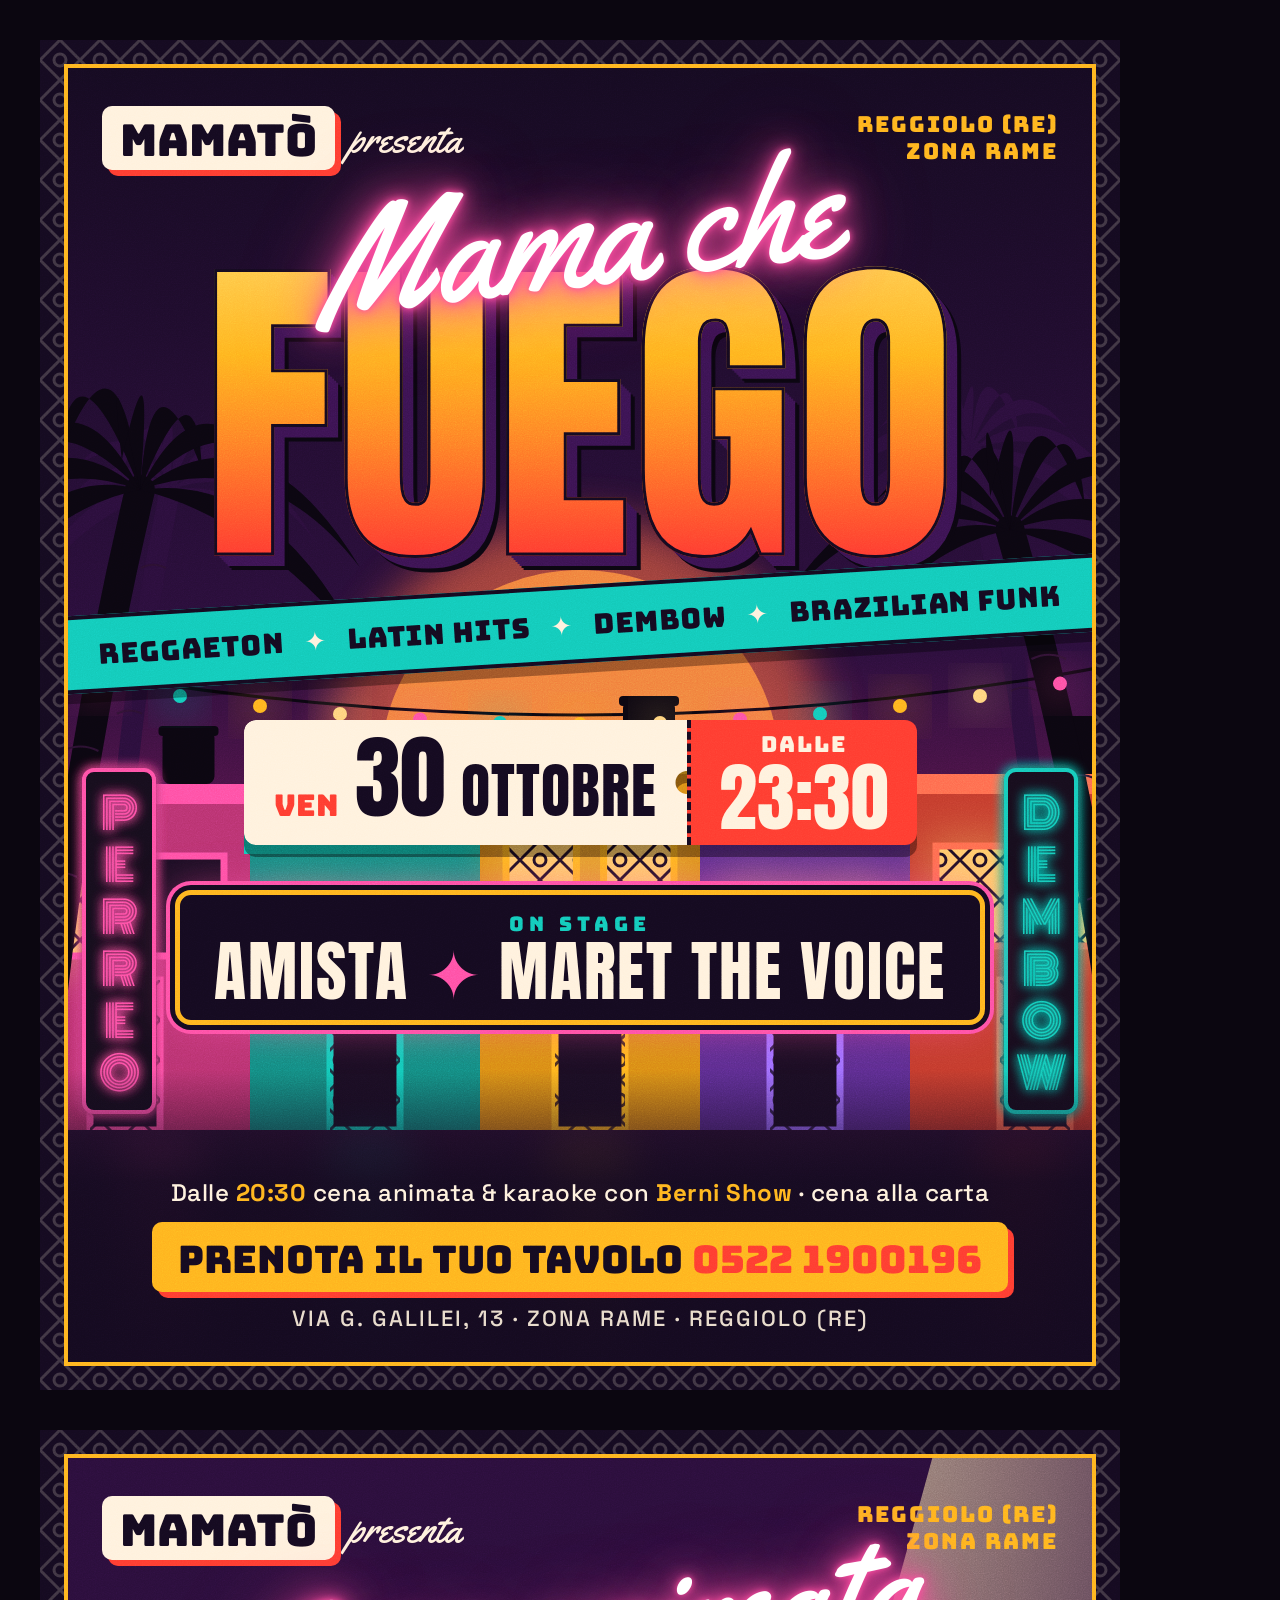
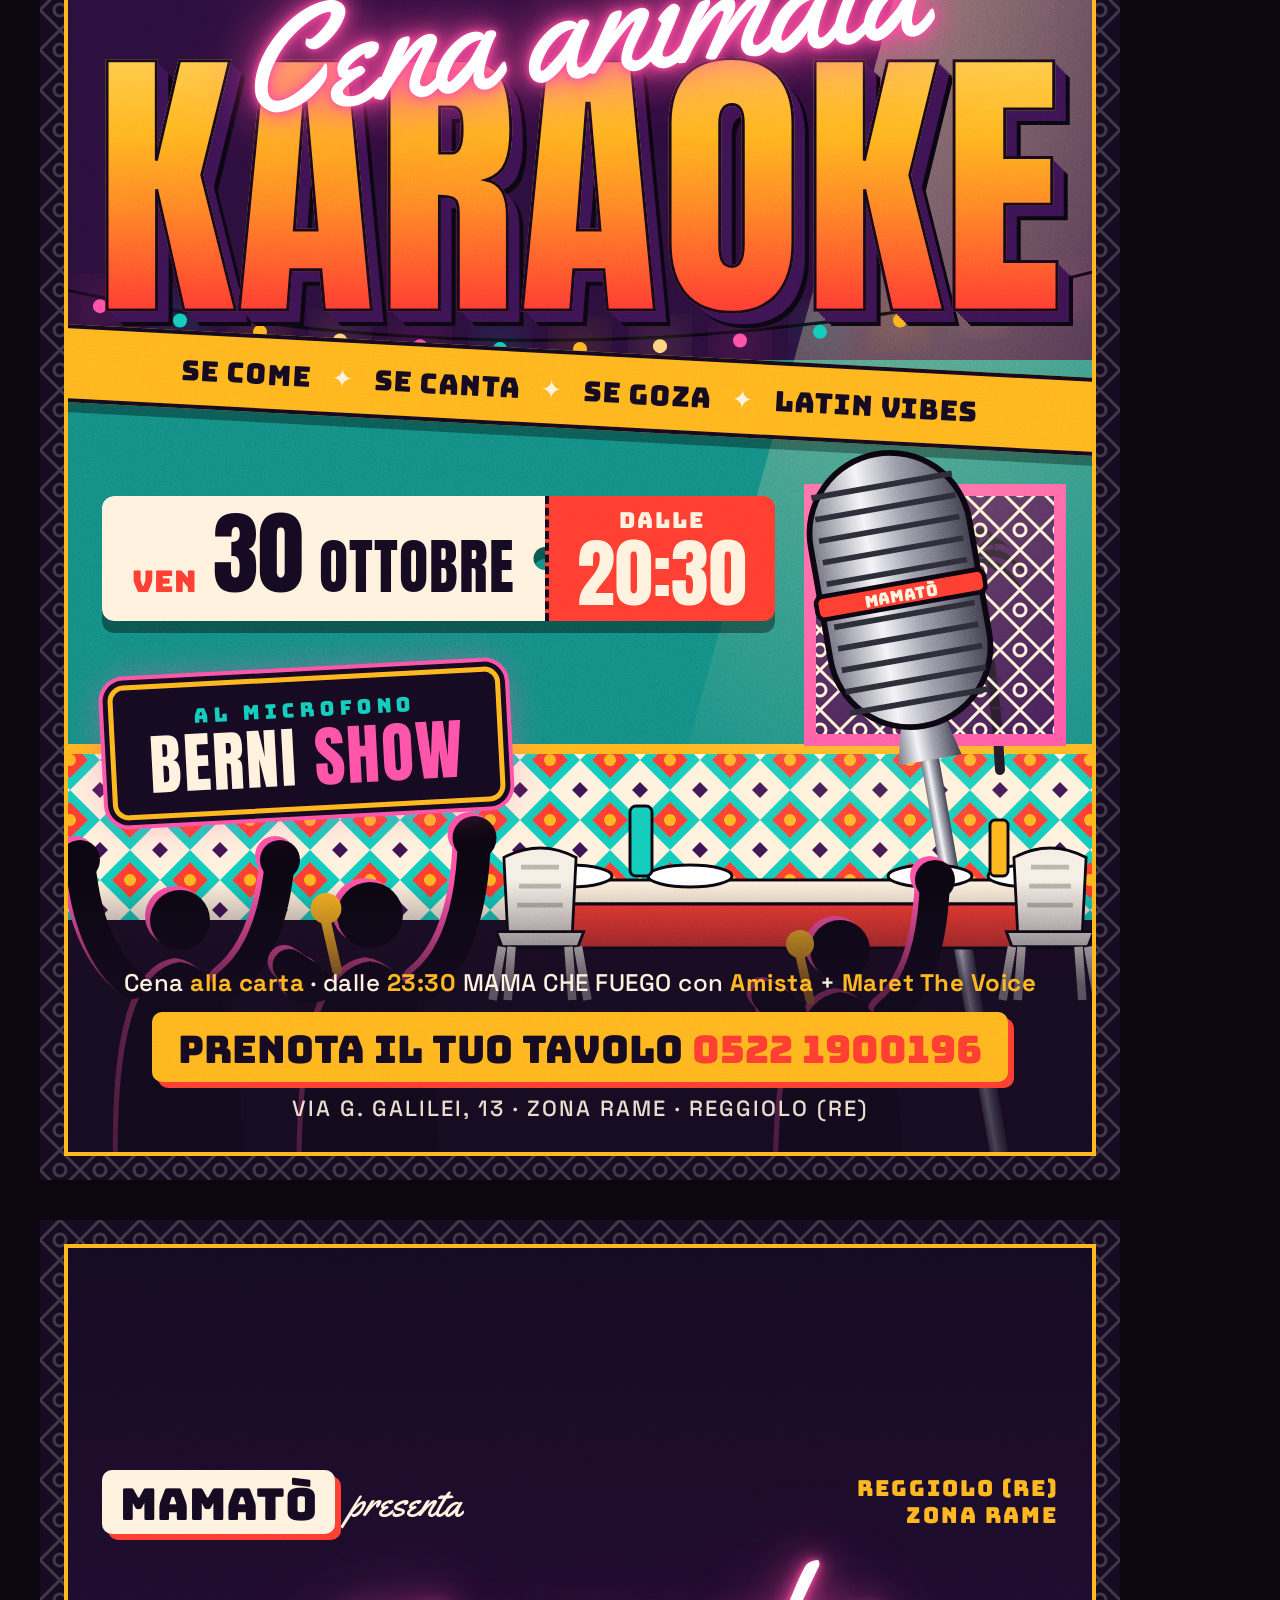
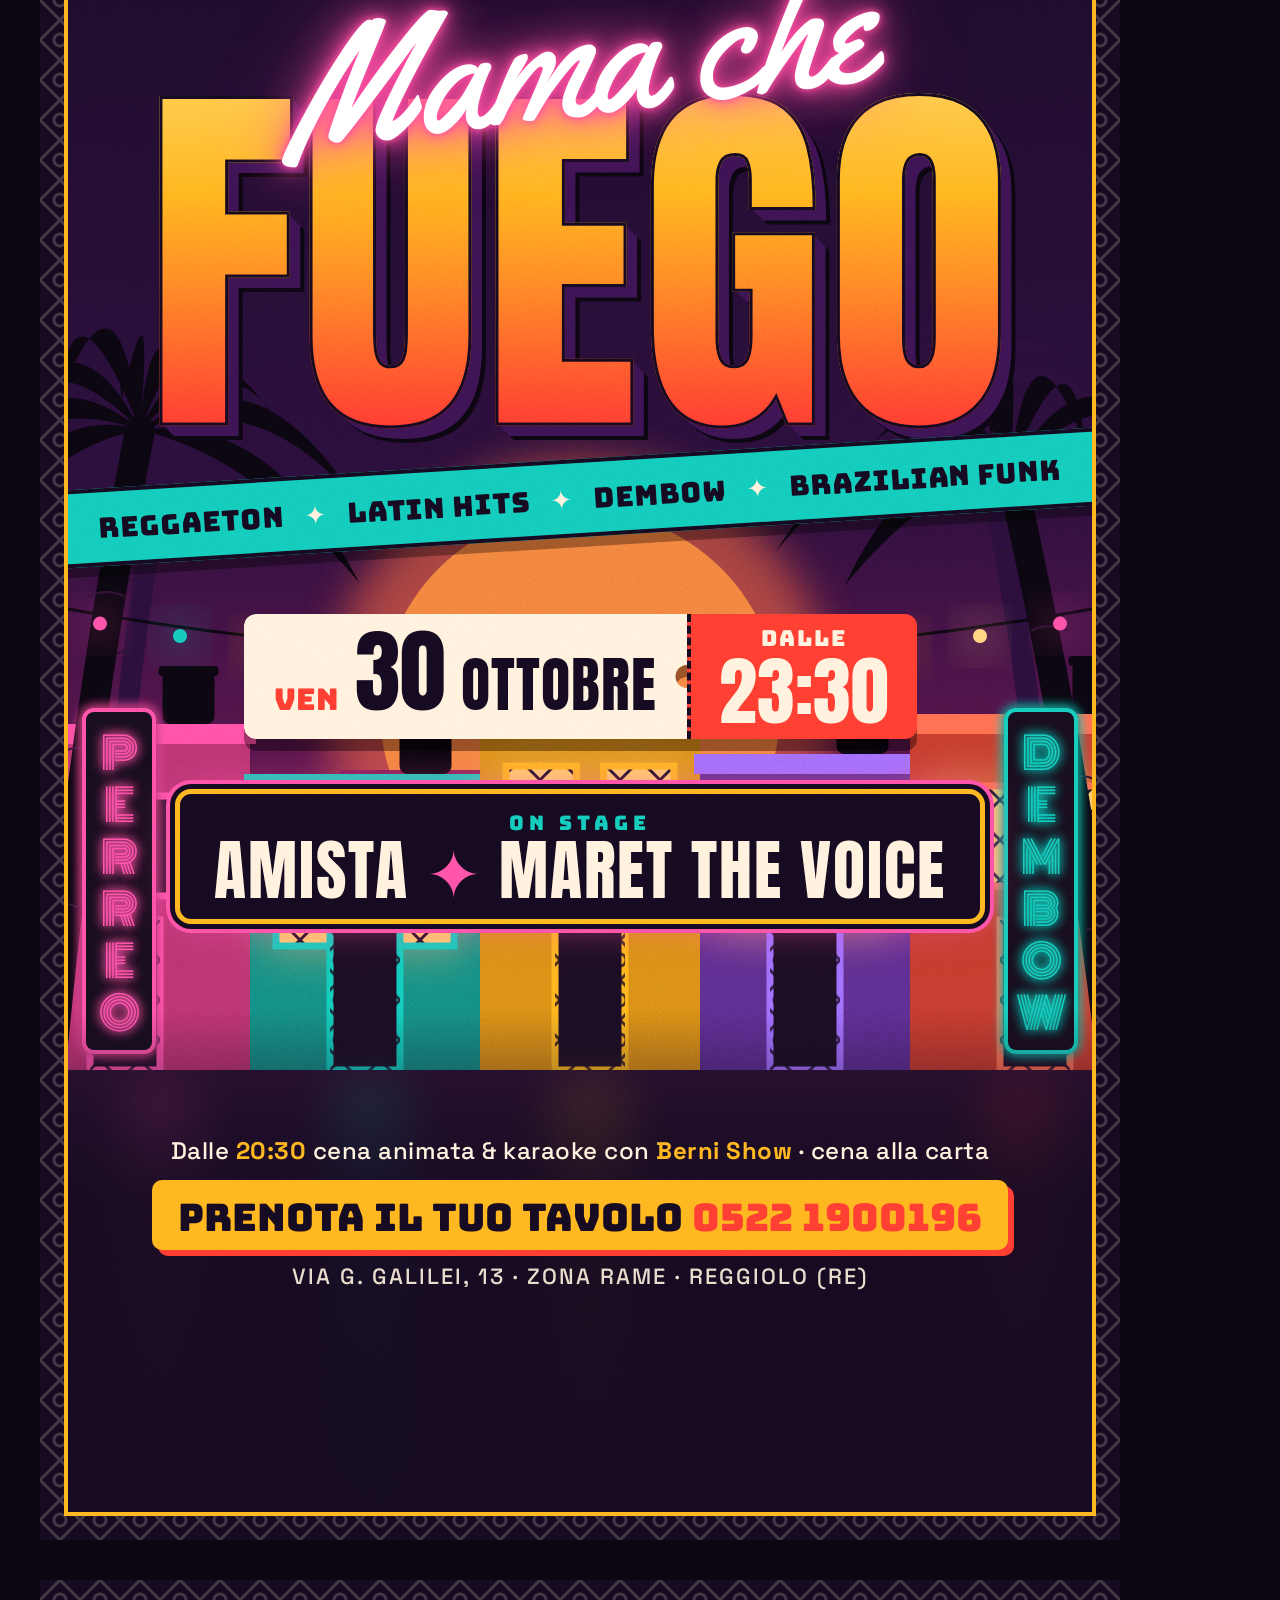
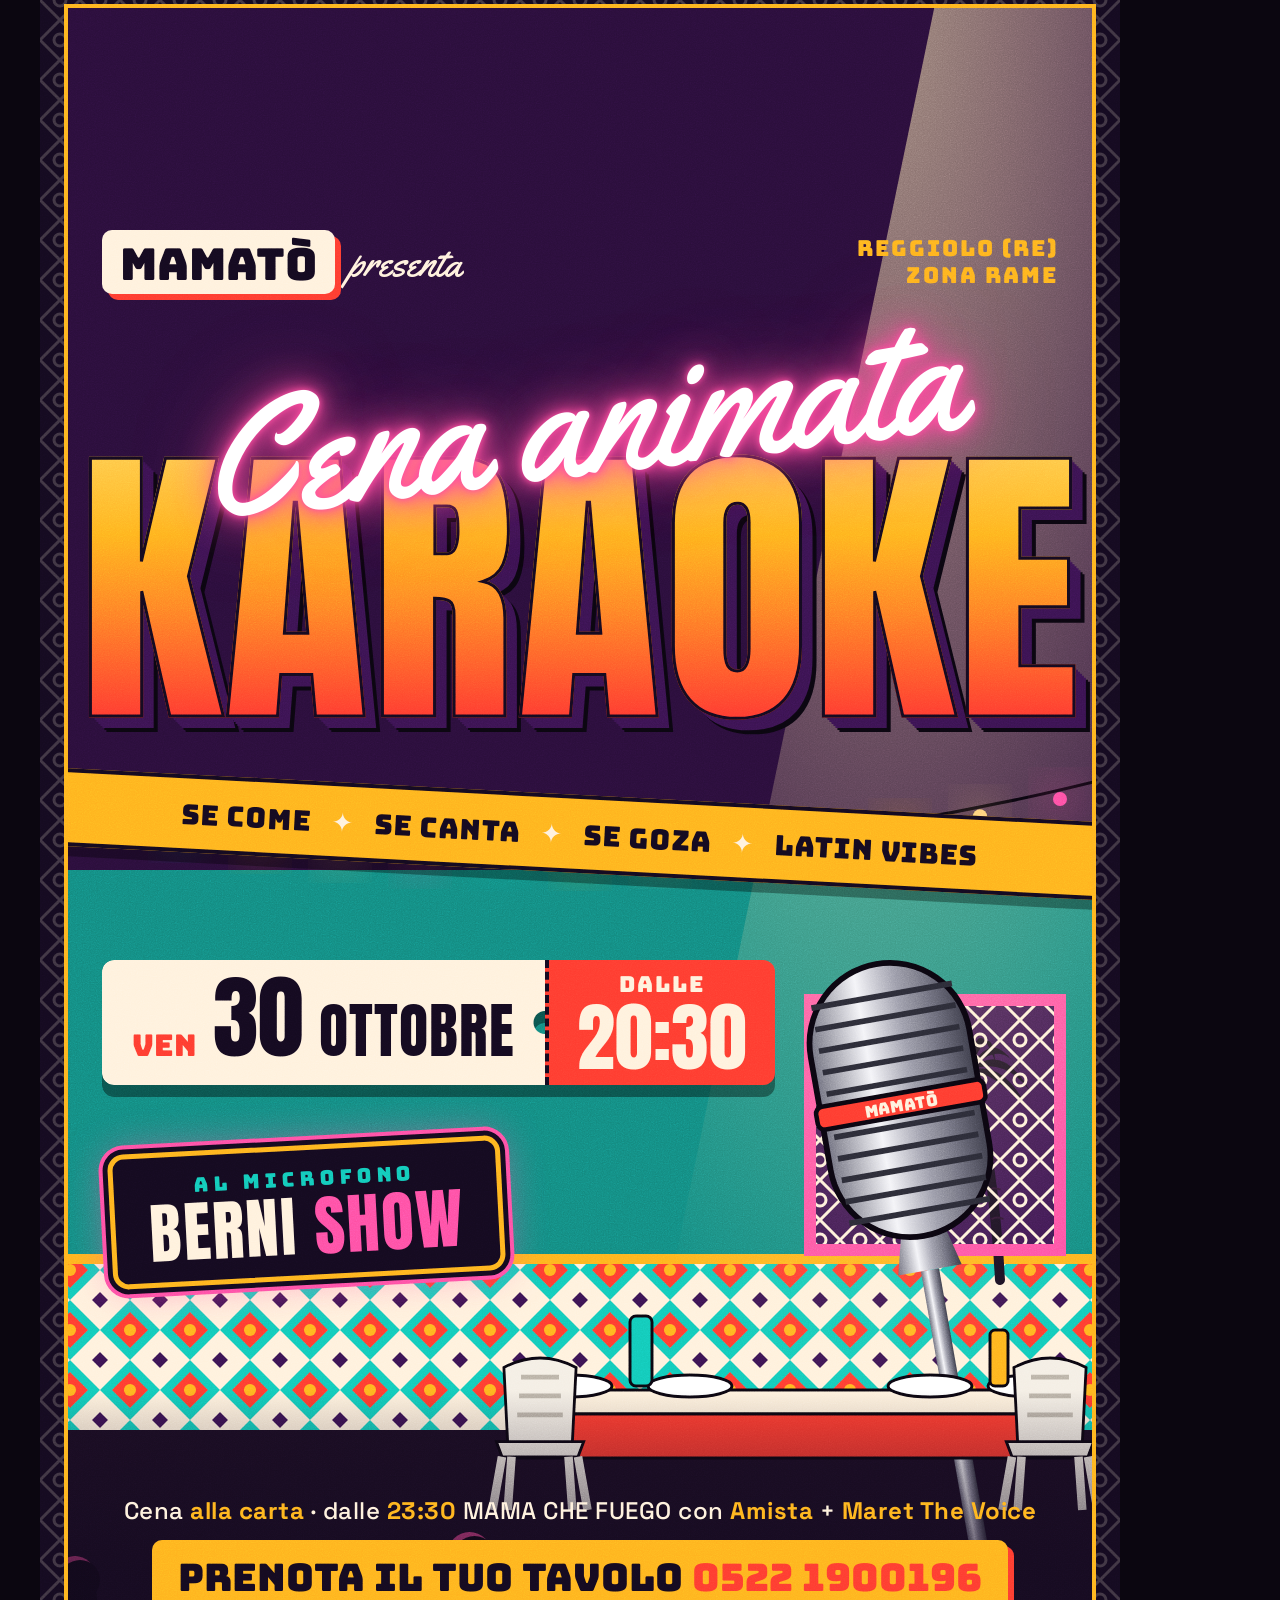
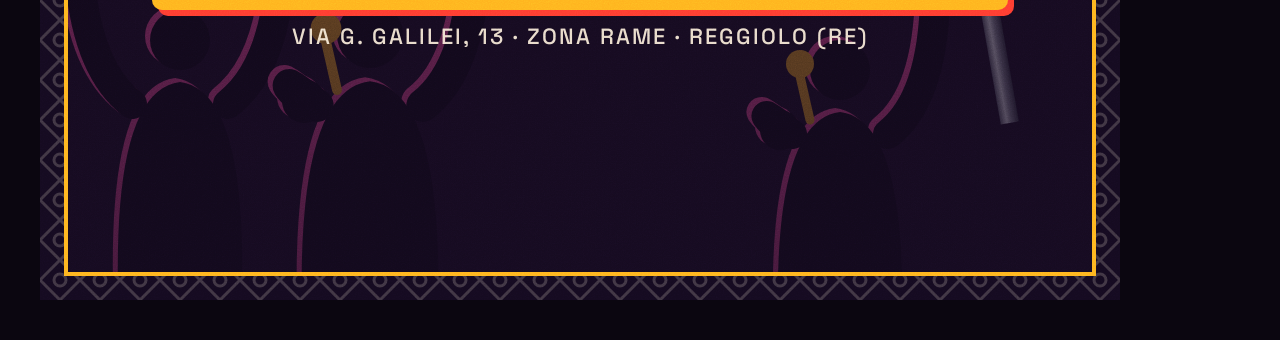
==== mamato/posters.html @ 854a75f4 "Add Mamatò 'Mama Che Fuego' poster campaign (feed + stories) Co-Authored-By: Claude Opus 5.5 <norepl" ====
<!doctype html>
<html lang="it">
<head>
<meta charset="utf-8">
<meta name="viewport" content="width=device-width, initial-scale=1">
<title>Mama Che Fuego</title>
<link rel="stylesheet" href="fonts/fonts.css">
<style>
:root{
  --noche:#140A1F;   /* base notte */
  --uva:#3A1350;     /* viola profondo */
  --fuego:#FF3B2F;   /* rosso fuoco */
  --mango:#FFB21E;   /* giallo mango */
  --flamingo:#FF4FA3;/* rosa neon */
  --caribe:#13C9B8;  /* turchese caraibico */
  --cal:#FFF1DC;     /* bianco calce */
}
*{box-sizing:border-box;margin:0;padding:0}
body{background:#0b0610;display:flex;flex-wrap:wrap;gap:40px;padding:40px;align-items:flex-start}
.board{position:relative;width:1080px;overflow:hidden;background:var(--noche);color:var(--cal);font-family:'Space Grotesk',sans-serif}
.board.feed{height:1350px}
.board.story{height:1920px}
.layer{position:absolute;inset:0}
.abs{position:absolute}

/* ── Header ── */
.logo{display:flex;align-items:center;gap:14px}
.logo .mark{font-family:'Bungee';font-size:44px;line-height:1;color:var(--noche);background:var(--cal);padding:12px 18px 8px;border-radius:10px;box-shadow:6px 6px 0 var(--fuego)}
.logo .pres{font-family:'Yellowtail';font-size:40px;color:var(--cal)}
.loc{font-family:'Bungee';font-size:22px;letter-spacing:2px;color:var(--mango);text-align:right;line-height:1.25}

/* ── Titolo ── */
.script{font-family:'Yellowtail';color:#fff;line-height:1;
  text-shadow:0 0 6px var(--flamingo),0 0 18px var(--flamingo),0 0 42px var(--flamingo),0 0 80px rgba(255,79,163,.6)}
.mega{font-family:'Anton';line-height:.86;letter-spacing:2px;text-transform:uppercase;position:relative;white-space:nowrap}
.mega .face{position:relative;background:linear-gradient(180deg,#FFE27A 0%,var(--mango) 38%,var(--fuego) 78%,#C2152F 100%);
  -webkit-background-clip:text;background-clip:text;color:transparent;-webkit-text-stroke:3px var(--noche)}
.mega .depth{position:absolute;left:0;top:0;color:var(--uva);-webkit-text-stroke:3px var(--noche);
  text-shadow:2px 2px 0 var(--uva),4px 4px 0 var(--uva),6px 6px 0 var(--uva),8px 8px 0 var(--uva),10px 10px 0 var(--uva),12px 12px 0 var(--uva),14px 14px 0 #0b0610,16px 16px 0 #0b0610;}

/* ── Cinta (nastro generi) ── */
.cinta{left:-60px;right:-60px;height:78px;display:flex;align-items:center;justify-content:center;gap:20px;
  font-family:'Bungee';font-size:28px;letter-spacing:1px;color:var(--noche);white-space:nowrap;
  background:var(--caribe);border-top:4px solid var(--noche);border-bottom:4px solid var(--noche);
  box-shadow:0 10px 0 rgba(0,0,0,.35)}
.cinta .st{color:var(--cal);font-size:26px}
.cinta.alt{background:var(--mango)}

/* ── Data / biglietto ── */
.ticket{display:flex;align-items:stretch;filter:drop-shadow(0 12px 0 rgba(0,0,0,.4))}
.ticket .d{background:var(--cal);color:var(--noche);padding:14px 30px 10px;border-radius:12px 0 0 12px;display:flex;align-items:baseline;gap:16px;
  -webkit-mask:radial-gradient(circle 12px at 100% 50%,transparent 11px,#000 12px)}
.ticket .d .wd{font-family:'Bungee';font-size:30px;color:var(--fuego)}
.ticket .d .n{font-family:'Anton';font-size:92px;line-height:.95}
.ticket .d .m{font-family:'Anton';font-size:60px;line-height:1;letter-spacing:1px}
.ticket .t{background:var(--fuego);color:var(--cal);padding:10px 28px;border-radius:0 12px 12px 0;border-left:4px dashed var(--noche);
  display:flex;flex-direction:column;justify-content:center;align-items:center}
.ticket .t .h{font-family:'Bungee';font-size:22px;letter-spacing:2px}
.ticket .t .hh{font-family:'Anton';font-size:76px;line-height:1}

/* ── Rótulo (insegna dipinta) ── */
.rotulo{background:var(--noche);border:5px solid var(--mango);border-radius:16px;padding:16px 34px 14px;text-align:center;
  box-shadow:0 0 0 5px var(--noche),0 0 0 9px var(--flamingo),0 0 40px rgba(255,79,163,.55)}
.rotulo .k{font-family:'Bungee';font-size:20px;letter-spacing:5px;color:var(--caribe)}
.rotulo .a{font-family:'Anton';font-size:66px;line-height:1.05;letter-spacing:2px;color:var(--cal)}
.rotulo .a i{font-style:normal;color:var(--flamingo);padding:0 .25em}

/* ── Footer ── */
.foot{left:0;right:0;padding:0 60px;text-align:center}
.foot .pre{white-space:nowrap;font-size:24px;font-weight:500;letter-spacing:.5px;color:var(--cal)}
.foot .pre b{font-weight:700;color:var(--mango)}
.foot .book{font-family:'Bungee';font-size:38px;color:var(--noche);background:var(--mango);display:inline-block;padding:12px 26px 8px;border-radius:10px;margin:14px 0 12px;box-shadow:6px 6px 0 var(--fuego)}
.foot .book span{color:var(--fuego)}
.foot .addr{font-size:22px;font-weight:500;letter-spacing:2px;text-transform:uppercase;opacity:.9}

.grain{mix-blend-mode:overlay;opacity:.35;pointer-events:none}
</style>
</head>
<body>
<div class="board feed"  id="fuego-feed"></div>
<div class="board feed"  id="cena-feed"></div>
<div class="board story" id="fuego-story"></div>
<div class="board story" id="cena-story"></div>

<script>
// ---------- utilità ----------
let seed = 7;
const rnd = () => (seed = (seed * 16807) % 2147483647) / 2147483647;
const W = 1080;

const DEFS = `
<defs>
  <filter id="glow" x="-50%" y="-50%" width="200%" height="200%">
    <feGaussianBlur stdDeviation="6" result="b"/><feMerge><feMergeNode in="b"/><feMergeNode in="b"/><feMergeNode in="SourceGraphic"/></feMerge>
  </filter>
  <filter id="bigglow" x="-50%" y="-50%" width="200%" height="200%">
    <feGaussianBlur stdDeviation="22"/>
  </filter>
  <filter id="noise"><feTurbulence type="fractalNoise" baseFrequency=".9" numOctaves="2" stitchTiles="stitch"/><feColorMatrix type="saturate" values="0"/></filter>
  <!-- rejas: grata in ferro battuto delle casitas -->
  <pattern id="reja" width="40" height="40" patternUnits="userSpaceOnUse">
    <path d="M0 20 L20 0 L40 20 L20 40 Z" fill="none" stroke="#1a0d22" stroke-width="3"/>
    <circle cx="20" cy="20" r="6" fill="none" stroke="#1a0d22" stroke-width="3"/>
  </pattern>
  <pattern id="rejaLight" width="40" height="40" patternUnits="userSpaceOnUse">
    <path d="M0 20 L20 0 L40 20 L20 40 Z" fill="none" stroke="#FFF1DC" stroke-width="3"/>
    <circle cx="20" cy="20" r="6" fill="none" stroke="#FFF1DC" stroke-width="3"/>
  </pattern>
  <!-- losetas: piastrelle a pavimento -->
  <pattern id="loseta" width="60" height="60" patternUnits="userSpaceOnUse">
    <rect width="60" height="60" fill="#FFF1DC"/>
    <path d="M30 0 L60 30 L30 60 L0 30Z" fill="#13C9B8"/>
    <path d="M30 12 L48 30 L30 48 L12 30Z" fill="#FF3B2F"/>
    <circle cx="30" cy="30" r="6" fill="#FFB21E"/>
    <path d="M0 0h8L0 8zM60 0h-8l8 8zM0 60h8l-8-8zM60 60h-8l8-8z" fill="#3A1350"/>
  </pattern>
  <linearGradient id="sky" x1="0" y1="0" x2="0" y2="1">
    <stop offset="0" stop-color="#140A1F"/><stop offset=".45" stop-color="#2A0E3A"/>
    <stop offset=".72" stop-color="#7A1A55"/><stop offset=".9" stop-color="#E0453A"/><stop offset="1" stop-color="#FF8A2A"/>
  </linearGradient>
  <linearGradient id="street" x1="0" y1="0" x2="0" y2="1">
    <stop offset="0" stop-color="#2a1030"/><stop offset="1" stop-color="#0b0610"/>
  </linearGradient>
  <linearGradient id="footShade" x1="0" y1="0" x2="0" y2="1">
    <stop offset="0" stop-color="#140A1F" stop-opacity="0"/><stop offset=".35" stop-color="#140A1F" stop-opacity=".88"/><stop offset="1" stop-color="#140A1F"/>
  </linearGradient>
  <radialGradient id="spot" cx=".5" cy="0" r="1">
    <stop offset="0" stop-color="#FFE9B0" stop-opacity=".55"/><stop offset="1" stop-color="#FFE9B0" stop-opacity="0"/>
  </radialGradient>
  <linearGradient id="chrome" x1="0" y1="0" x2="1" y2="0">
    <stop offset="0" stop-color="#6b6b7a"/><stop offset=".35" stop-color="#f4f4f8"/><stop offset=".6" stop-color="#9a9aa8"/><stop offset="1" stop-color="#3b3b48"/>
  </linearGradient>
</defs>`;

// palma in silhouette
function palm(x, base, h, lean, s = 1, col = '#0b0610') {
  const tx = x + lean, ty = base - h;
  let g = `<path d="M${x} ${base} Q${x + lean * .2} ${base - h * .55} ${tx} ${ty}" stroke="${col}" stroke-width="${20 * s}" fill="none" stroke-linecap="round"/>`;
  for (let i = 0; i < 6; i++) { // anelli del tronco
    const t = .15 + i * .14, px = x + (tx - x) * t * t, py = base - h * t;
    g += `<path d="M${px - 12 * s} ${py} q${12 * s} ${-6 * s} ${24 * s} 0" stroke="#2a1030" stroke-width="2" fill="none"/>`;
  }
  const angs = [-170, -140, -110, -70, -40, -10, 20, 160, -95];
  angs.forEach(a => {
    const r = (a * Math.PI) / 180, L = (120 + rnd() * 50) * s;
    const ex = tx + Math.cos(r) * L, ey = ty + Math.sin(r) * L * .6 + L * .45;
    const cx = tx + Math.cos(r) * L * .55, cy = ty + Math.sin(r) * L * .6 - 30 * s;
    const nx = -Math.sin(r) * 16 * s, ny = Math.cos(r) * 16 * s;
    g += `<path d="M${tx} ${ty} Q${cx + nx} ${cy + ny} ${ex} ${ey} Q${cx - nx} ${cy - ny} ${tx} ${ty}Z" fill="${col}"/>`;
  });
  return g;
}

// filo di lampadine
function bulbs(x1, y1, x2, y2, sag, n, col = '#FFD27A') {
  const cx = (x1 + x2) / 2, cy = Math.max(y1, y2) + sag;
  let g = `<path d="M${x1} ${y1} Q${cx} ${cy} ${x2} ${y2}" stroke="#0b0610" stroke-width="3" fill="none"/>`;
  for (let i = 1; i < n; i++) {
    const t = i / n, bx = (1 - t) ** 2 * x1 + 2 * (1 - t) * t * cx + t * t * x2, by = (1 - t) ** 2 * y1 + 2 * (1 - t) * t * cy + t * t * y2;
    const c = [col, '#FF4FA3', '#13C9B8', '#FFB21E'][i % 4];
    g += `<circle cx="${bx}" cy="${by + 9}" r="16" fill="${c}" opacity=".35" filter="url(#bigglow)"/><circle cx="${bx}" cy="${by + 9}" r="7" fill="${c}"/>`;
  }
  return g;
}

// casita portoricana: tetto piano, tinaco, rejas, insegna
function casita(x, w, h, G, body, trim, sign) {
  const top = G - h;
  let g = `<rect x="${x}" y="${top}" width="${w}" height="${h}" fill="${body}"/>
  <rect x="${x - 6}" y="${top - 16}" width="${w + 12}" height="20" fill="${trim}"/>
  <rect x="${x}" y="${top + 4}" width="${w}" height="${h}" fill="url(#reja)" opacity="0"/>`;
  // tinaco (serbatoio d'acqua) sul tetto
  if (w > 200) g += `<rect x="${x + w * .65}" y="${top - 70}" width="52" height="54" rx="8" fill="#0b0610"/><rect x="${x + w * .65 - 4}" y="${top - 74}" width="60" height="10" rx="4" fill="#0b0610"/>`;
  // finestre con rejas
  const winW = Math.min(90, w * .32), winH = 100, wy = top + 56;
  [x + 26, x + w - 26 - winW].forEach((wx, i) => {
    const lit = i === 0 || rnd() > .4;
    g += `<rect x="${wx}" y="${wy}" width="${winW}" height="${winH}" fill="${lit ? '#FFC867' : '#1a0d22'}"/>`;
    if (lit) g += `<rect x="${wx - 10}" y="${wy - 10}" width="${winW + 20}" height="${winH + 20}" fill="#FFC867" opacity=".35" filter="url(#bigglow)"/>`;
    g += `<rect x="${wx}" y="${wy}" width="${winW}" height="${winH}" fill="url(#reja)"/>
      <rect x="${wx}" y="${wy}" width="${winW}" height="${winH}" fill="none" stroke="${trim}" stroke-width="7"/>`;
  });
  // porta
  const dw = 70, dx = x + w / 2 - dw / 2;
  g += `<rect x="${dx}" y="${G - 150}" width="${dw}" height="150" fill="#1a0d22" stroke="${trim}" stroke-width="7"/>
        <rect x="${dx}" y="${G - 150}" width="${dw}" height="150" fill="url(#reja)" opacity=".8"/>`;
  // insegna neon
  if (sign) {
    const sy = top + 200, fs = sign.size || 46;
    g += `<text x="${x + w / 2}" y="${sy}" text-anchor="middle" font-family="${sign.font || 'Monoton'}" font-size="${fs}" fill="${sign.col}" filter="url(#glow)">${sign.t}</text>`;
  }
  return g;
}

// sedia di plastica bianca (monobloc)
function chair(x, y, s = 1, flip = false) {
  return `<g transform="translate(${x} ${y}) scale(${flip ? -s : s} ${s})" fill="#F4EEE4" stroke="#0b0610" stroke-width="3">
    <path d="M-38 -150 Q0 -170 38 -150 L34 -70 L-34 -70Z"/>
    <path d="M-20 -140 h40 M-22 -120 h44 M-24 -100 h48" stroke="#b9b1a5" stroke-width="5"/>
    <path d="M-46 -72 h92 l-6 16 h-80z"/>
    <path d="M-40 -56 L-50 0 M40 -56 L50 0 M-30 -56 L-34 0 M30 -56 L34 0" stroke-width="9" stroke="#F4EEE4"/>
  </g>`;
}

// persona in silhouette (braccia alzate, opz. microfono)
function person(x, G, s = 1, arms = 'up', mic = false, col = '#0b0610') {
  if (col !== '#0b0610') mic = false;
  const head = G - 250 * s, sh = G - 200 * s;
  let g = `<circle cx="${x}" cy="${head}" r="${30 * s}" fill="${col}"/>
    <path d="M${x - 62 * s} ${G} Q${x - 66 * s} ${sh} ${x} ${sh - 8 * s} Q${x + 66 * s} ${sh} ${x + 62 * s} ${G}Z" fill="${col}"/>`;
  const a = arms === 'up' ? [[-1, -100, -110], [1, 100, -110]] : arms === 'one' ? [[-1, -60, 10], [1, 95, -120]] : [[-1, -40, -90], [1, 40, -90]];
  a.forEach(([sd, dx, dy]) => {
    g += `<path d="M${x + sd * 48 * s} ${sh + 14 * s} Q${x + sd * 92 * s} ${sh - 20 * s} ${x + dx * s} ${sh + dy * s}" stroke="${col}" stroke-width="${30 * s}" stroke-linecap="round" fill="none"/>
      <circle cx="${x + dx * s}" cy="${sh + dy * s}" r="${20 * s}" fill="${col}"/>`;
  });
  if (mic) g += `<circle cx="${x - 40 * s}" cy="${head - 6 * s}" r="${14 * s}" fill="#FFB21E"/><path d="M${x - 40 * s} ${head + 6 * s} L${x - 30 * s} ${head + 50 * s}" stroke="#FFB21E" stroke-width="${9 * s}" stroke-linecap="round"/>`;
  return g;
}

// microfono vintage su asta
function bigMic(x, y, s = 1) {
  return `<g transform="translate(${x} ${y}) scale(${s}) rotate(-10)">
    <rect x="-8" y="150" width="16" height="400" fill="url(#chrome)"/>
    <path d="M-28 150 h56 l-10 -40 h-36z" fill="url(#chrome)"/>
    <rect x="-70" y="-120" width="140" height="240" rx="70" fill="url(#chrome)" stroke="#0b0610" stroke-width="5"/>
    ${Array.from({length: 11}, (_, i) => `<path d="M-62 ${-92 + i * 19} H62" stroke="#2b2b36" stroke-width="5"/>`).join('')}
    <rect x="-74" y="-6" width="148" height="20" rx="6" fill="#FF3B2F" stroke="#0b0610" stroke-width="4"/>
    <text x="0" y="10" text-anchor="middle" font-family="Bungee" font-size="14" fill="#FFF1DC">MAMATÒ</text>
  </g>`;
}

// ---------- scene ----------
function sceneFuego(H, story) {
  seed = 11;
  const G = H - (story ? 470 : 260);
  let s = `<rect width="${W}" height="${H}" fill="url(#sky)"/>`;
  // sole/luna caraibica al tramonto
  s += `<circle cx="540" cy="${G - 360}" r="250" fill="#FF6A3D" opacity=".55" filter="url(#bigglow)"/>
        <circle cx="540" cy="${G - 360}" r="200" fill="#FF8A3D" opacity=".85"/>`;
  for (let i = 0; i < 6; i++) s += `<rect x="300" y="${G - 300 + i * 26}" width="480" height="${4 + i * 2}" fill="#7A1A55" opacity=".9"/>`;
  // palme lontane
  s += palm(70, G - 120, 520, 60, 1.05, '#2a0e3a') + palm(1010, G - 120, 560, -80, 1.1, '#2a0e3a');
  // casitas
  const houses = [
    [-40, 250, 330, '#B8326E', '#FF4FA3', null],
    [210, 230, 280, '#13897F', '#13C9B8', null],
    [440, 220, 360, '#D98A15', '#FFB21E', null],
    [660, 210, 300, '#5A2C8C', '#9C6BFF', null],
    [870, 250, 340, '#C23A2C', '#FF6A4D', null],
  ];
  houses.forEach(([x, w, h, b, t, sign]) => s += casita(x, w, h, G, b, t, sign));
  // strada bagnata con riflessi
  s += `<rect x="0" y="${G}" width="${W}" height="${H - G}" fill="url(#street)"/>`;
  [['#FF4FA3', 120], ['#13C9B8', 330], ['#FFB21E', 550], ['#FF3B2F', 980]].forEach(([c, x]) =>
    s += `<rect x="${x - 40}" y="${G + 10}" width="80" height="${H - G}" fill="${c}" opacity=".18" filter="url(#bigglow)"/>`);
  // palme in primo piano
  s += palm(-20, H, H - G + 640, 120, 1.5) + palm(1110, H, H - G + 600, -140, 1.45);
  // lampadine sopra la strada
  s += bulbs(-20, G - 470, 1100, G - 470, 110, 14);
  s += blade(44, G - 360, 'PERREO', '#FF4FA3') + blade(966, G - 360, 'DEMBOW', '#13C9B8');
  s += `<rect y="${G - 60}" width="${W}" height="${H - G + 60}" fill="url(#footShade)"/>`;
  return s;
}

// insegna verticale a bandiera, al neon
function blade(x, y, word, col) {
  let g = `<rect x="${x}" y="${y}" width="70" height="${word.length * 52 + 30}" rx="10" fill="#140A1F" stroke="${col}" stroke-width="4" filter="url(#glow)"/>`;
  [...word].forEach((c, i) => g += `<text x="${x + 35}" y="${y + 60 + i * 52}" text-anchor="middle" font-family="Monoton" font-size="44" fill="${col}" filter="url(#glow)">${c}</text>`);
  return g;
}

function sceneCena(H, story) {
  seed = 23;
  const G = H - (story ? 470 : 260);
  // parete della casita: intonaco turchese, zoccolo di losetas
  let s = `<rect width="${W}" height="${H}" fill="#2A0E3A"/>
    <rect y="${G - 560}" width="${W}" height="560" fill="#13897F"/>
    <rect y="${G - 170}" width="${W}" height="170" fill="url(#loseta)"/>
    <rect y="${G - 176}" width="${W}" height="10" fill="#FFB21E"/>`;
  // finestra con rejas sulla notte caraibica, dietro al microfono
  const fx = 770, fy = G - 430, fw = 250, fh = 250;
  s += `<rect x="${fx}" y="${fy}" width="${fw}" height="${fh}" fill="#3A1350"/>
    <circle cx="${fx + 70}" cy="${fy + 80}" r="44" fill="#FF8A3D"/>
    ${palm(fx + 190, fy + fh + 30, 210, -30, .5, '#140A1F')}
    <rect x="${fx}" y="${fy}" width="${fw}" height="${fh}" fill="url(#rejaLight)"/>
    <rect x="${fx}" y="${fy}" width="${fw}" height="${fh}" fill="none" stroke="#FF4FA3" stroke-width="12"/>`;
  // cono di luce sul microfono
  s += `<path d="M900 0 L600 ${G} L1080 ${G} L1080 0Z" fill="url(#spot)"/>`;
  s += `<rect y="${G}" width="${W}" height="${H - G}" fill="#1a0d22"/>`;
  // lampadine dal soffitto
  s += bulbs(-20, G - 640, 1100, G - 660, 130, 14);
  // microfono protagonista, l'asta finisce dietro la tavolata
  s += bigMic(860, G - 330, 1.15);
  // tavolata con piatti e bottiglie
  const ty = G - 40;
  s += `<rect x="470" y="${ty}" width="560" height="24" rx="6" fill="#FFF1DC" stroke="#0b0610" stroke-width="3"/>
    <rect x="470" y="${ty + 24}" width="560" height="44" fill="#FF3B2F" stroke="#0b0610" stroke-width="3"/>
    ${[530, 650, 890, 990].map(px => `<ellipse cx="${px}" cy="${ty - 4}" rx="42" ry="11" fill="#fff" stroke="#0b0610" stroke-width="3"/>`).join('')}
    <rect x="590" y="${ty - 74}" width="22" height="70" rx="6" fill="#13C9B8" stroke="#0b0610" stroke-width="3"/>
    <rect x="950" y="${ty - 60}" width="18" height="56" rx="5" fill="#FFB21E" stroke="#0b0610" stroke-width="3"/>`;
  s += chair(500, G + 80, .95) + chair(1010, G + 80, .95, true);
  // gente che canta e balla
  const rim = (x, g, sc, arms, mic) => `<g transform="translate(-5 -4)">${person(x, g, sc, arms, false, '#FF4FA3')}</g>` + person(x, g, sc, arms, mic);
  s += rim(140, H - 10, 1.0, 'up', false) + rim(330, H + 10, 1.1, 'one', true) + rim(800, H + 20, 1.0, 'one', true);
  s += `<rect y="${G - 40}" width="${W}" height="${H - G + 40}" fill="url(#footShade)" opacity=".8"/>`;
  return s;
}

// ---------- composizione ----------
function svgLayer(H, inner) {
  return `<svg class="layer" width="${W}" height="${H}" viewBox="0 0 ${W} ${H}">${DEFS}${inner}</svg>`;
}
function frameLayer(H) {
  // cornice ricorrente: banda con motivo rejas
  return `<svg class="layer" width="${W}" height="${H}" viewBox="0 0 ${W} ${H}">${DEFS}
    <path fill-rule="evenodd" d="M0 0H${W}V${H}H0Z M26 26V${H - 26}H${W - 26}V26Z" fill="#140A1F"/>
    <path fill-rule="evenodd" d="M0 0H${W}V${H}H0Z M26 26V${H - 26}H${W - 26}V26Z" fill="url(#rejaLight)" opacity=".18"/>
    <rect x="26" y="26" width="${W - 52}" height="${H - 52}" fill="none" stroke="#FFB21E" stroke-width="4"/>
    </svg>`;
}
function grainLayer(H) {
  return `<svg class="layer grain" width="${W}" height="${H}"><rect width="100%" height="100%" filter="url(#n2)"/>
    <defs><filter id="n2"><feTurbulence type="fractalNoise" baseFrequency=".85" numOctaves="2"/><feColorMatrix type="saturate" values="0"/></filter></defs></svg>`;
}

function header(top) {
  return `<div class="abs" style="left:62px;right:62px;top:${top}px;display:flex;justify-content:space-between;align-items:center">
    <div class="logo"><div class="mark">MAMATÒ</div><div class="pres">presenta</div></div>
    <div class="loc">REGGIOLO (RE)<br>ZONA RAME</div></div>`;
}
function ticket(time) {
  return `<div class="ticket"><div class="d"><span class="wd">VEN</span><span class="n">30</span><span class="m">OTTOBRE</span></div>
    <div class="t"><span class="h">DALLE</span><span class="hh">${time}</span></div></div>`;
}
function footer(H, pre) {
  return `<div class="abs foot" style="bottom:${H > 1400 ? 250 : 58}px">
    <div class="pre">${pre}</div>
    <div class="book">PRENOTA IL TUO TAVOLO <span>0522 1900196</span></div>
    <div class="addr">Via G. Galilei, 13 · Zona Rame · Reggiolo (RE)</div></div>`;
}

function build(id, kind) {
  const el = document.getElementById(id), H = el.offsetHeight, story = H > 1400;
  // posizioni per formato (le stories rispettano le safe zone di 250px)
  const L = story
    ? {T: 250, title: 420, scr: 168, mega: 380, megaK: 300, cinta: 905, ticket: 1060, rot: 1235}
    : {T: 66,  title: 186, scr: 150, mega: 330, megaK: 290, cinta: 611, ticket: 746, rot: 916};
  let html = svgLayer(H, kind === 'fuego' ? sceneFuego(H, story) : sceneCena(H, story)) + header(L.T);
  const titleBlock = (scr, word, size) => `<div class="abs" style="left:0;right:0;top:${L.title - 66}px;text-align:center">
      <div class="script" style="font-size:${L.scr}px;transform:rotate(-7deg);margin-bottom:-${L.scr * .25}px;position:relative;z-index:2">${scr}</div>
      <div class="mega" style="font-size:${size}px;display:inline-block"><span class="depth">${word}</span><span class="face">${word}</span></div></div>`;

  if (kind === 'fuego') {
    html += titleBlock('Mama che', 'FUEGO', L.mega);
    html += `<div class="abs cinta" style="top:${L.cinta - 66}px;transform:rotate(-3.5deg)">
      REGGAETON<span class="st">✦</span>LATIN HITS<span class="st">✦</span>DEMBOW<span class="st">✦</span>BRAZILIAN FUNK</div>`;
    html += `<div class="abs" style="left:0;right:0;top:${L.ticket - 66}px;display:flex;justify-content:center">${ticket('23:30')}</div>`;
    html += `<div class="abs" style="left:0;right:0;top:${L.rot - 66}px;display:flex;justify-content:center">
      <div class="rotulo"><div class="k">ON STAGE</div><div class="a">AMISTA<i>✦</i>MARET THE VOICE</div></div></div>`;
    html += footer(H, `Dalle <b>20:30</b> cena animata &amp; karaoke con <b>Berni Show</b> · cena alla carta`);
  } else {
    html += titleBlock('Cena animata', 'KARAOKE', L.megaK);
    html += `<div class="abs cinta alt" style="top:${L.cinta - 90}px;transform:rotate(3deg)">
      SE COME<span class="st">✦</span>SE CANTA<span class="st">✦</span>SE GOZA<span class="st">✦</span>LATIN VIBES</div>`;
    html += `<div class="abs" style="left:62px;top:${L.ticket - 80}px">${ticket('20:30')}</div>`;
    html += `<div class="abs" style="left:70px;top:${L.rot - 70}px;transform:rotate(-3deg)">
      <div class="rotulo"><div class="k">AL MICROFONO</div><div class="a">BERNI <i style="padding:0">SHOW</i></div></div></div>`;
    html += footer(H, `Cena <b>alla carta</b> · dalle <b>23:30</b> MAMA CHE FUEGO con <b>Amista</b> + <b>Maret The Voice</b>`);
  }
  html += frameLayer(H) + grainLayer(H);
  el.innerHTML = html;
}

document.fonts.ready.then(() => {
  build('fuego-feed', 'fuego'); build('cena-feed', 'cena');
  build('fuego-story', 'fuego'); build('cena-story', 'cena');
  document.body.dataset.ready = '1';
});
</script>
</body>
</html>
---- mamato/fonts/fonts.css ----
@font-face {
  font-family: 'Anton';
  font-style: normal;
  font-weight: 400;
  font-display: swap;
  src: url(Anton-400.woff2) format('woff2');
  unicode-range: U+0000-00FF, U+0131, U+0152-0153, U+02BB-02BC, U+02C6, U+02DA, U+02DC, U+0304, U+0308, U+0329, U+2000-206F, U+20AC, U+2122, U+2191, U+2193, U+2212, U+2215, U+FEFF, U+FFFD;
}
@font-face {
  font-family: 'Bungee';
  font-style: normal;
  font-weight: 400;
  font-display: swap;
  src: url(Bungee-400.woff2) format('woff2');
  unicode-range: U+0000-00FF, U+0131, U+0152-0153, U+02BB-02BC, U+02C6, U+02DA, U+02DC, U+0304, U+0308, U+0329, U+2000-206F, U+20AC, U+2122, U+2191, U+2193, U+2212, U+2215, U+FEFF, U+FFFD;
}
@font-face {
  font-family: 'Monoton';
  font-style: normal;
  font-weight: 400;
  font-display: swap;
  src: url(Monoton-400.woff2) format('woff2');
  unicode-range: U+0000-00FF, U+0131, U+0152-0153, U+02BB-02BC, U+02C6, U+02DA, U+02DC, U+0304, U+0308, U+0329, U+2000-206F, U+20AC, U+2122, U+2191, U+2193, U+2212, U+2215, U+FEFF, U+FFFD;
}
@font-face {
  font-family: 'Space Grotesk';
  font-style: normal;
  font-weight: 500;
  font-display: swap;
  src: url(SpaceGrotesk-500.woff2) format('woff2');
  unicode-range: U+0000-00FF, U+0131, U+0152-0153, U+02BB-02BC, U+02C6, U+02DA, U+02DC, U+0304, U+0308, U+0329, U+2000-206F, U+20AC, U+2122, U+2191, U+2193, U+2212, U+2215, U+FEFF, U+FFFD;
}
@font-face {
  font-family: 'Space Grotesk';
  font-style: normal;
  font-weight: 700;
  font-display: swap;
  src: url(SpaceGrotesk-700.woff2) format('woff2');
  unicode-range: U+0000-00FF, U+0131, U+0152-0153, U+02BB-02BC, U+02C6, U+02DA, U+02DC, U+0304, U+0308, U+0329, U+2000-206F, U+20AC, U+2122, U+2191, U+2193, U+2212, U+2215, U+FEFF, U+FFFD;
}
@font-face {
  font-family: 'Yellowtail';
  font-style: normal;
  font-weight: 400;
  font-display: swap;
  src: url(Yellowtail-400.woff2) format('woff2');
  unicode-range: U+0000-00FF, U+0131, U+0152-0153, U+02BB-02BC, U+02C6, U+02DA, U+02DC, U+0304, U+0308, U+0329, U+2000-206F, U+20AC, U+2122, U+2191, U+2193, U+2212, U+2215, U+FEFF, U+FFFD;
}
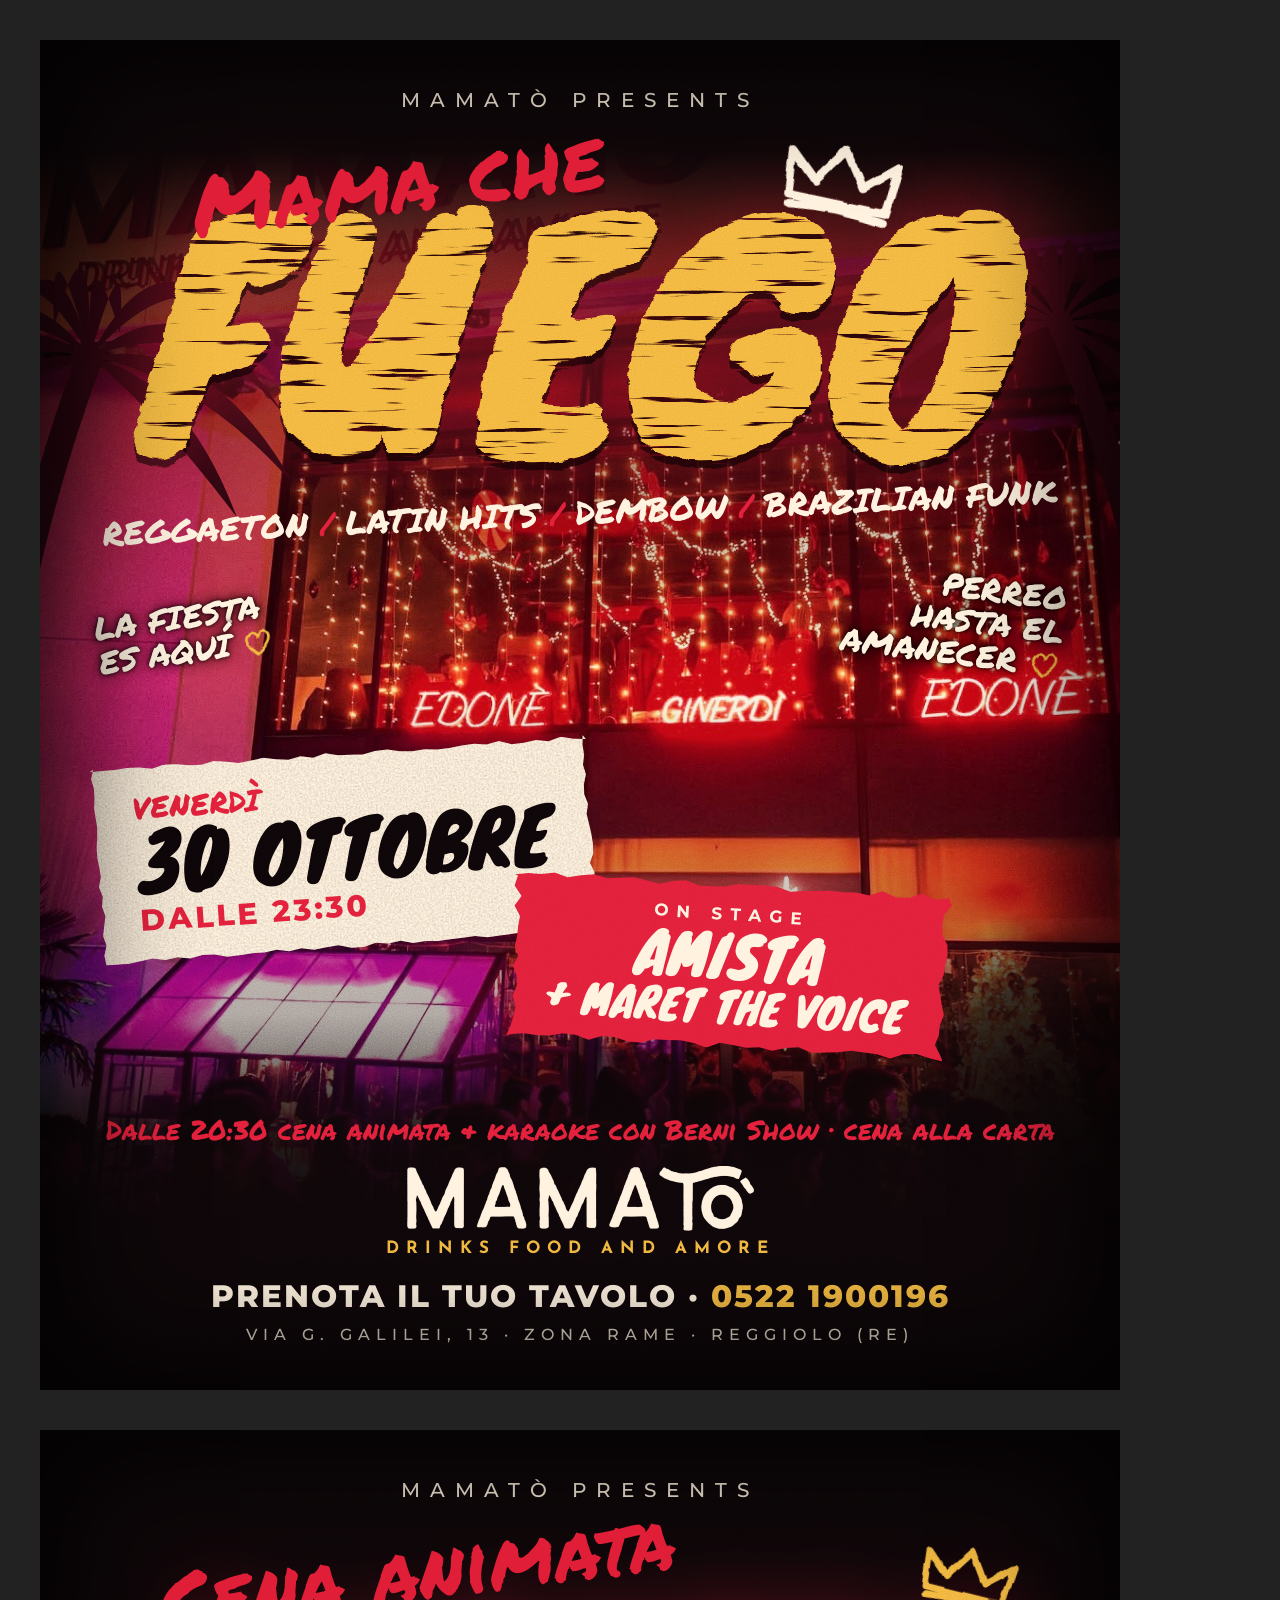
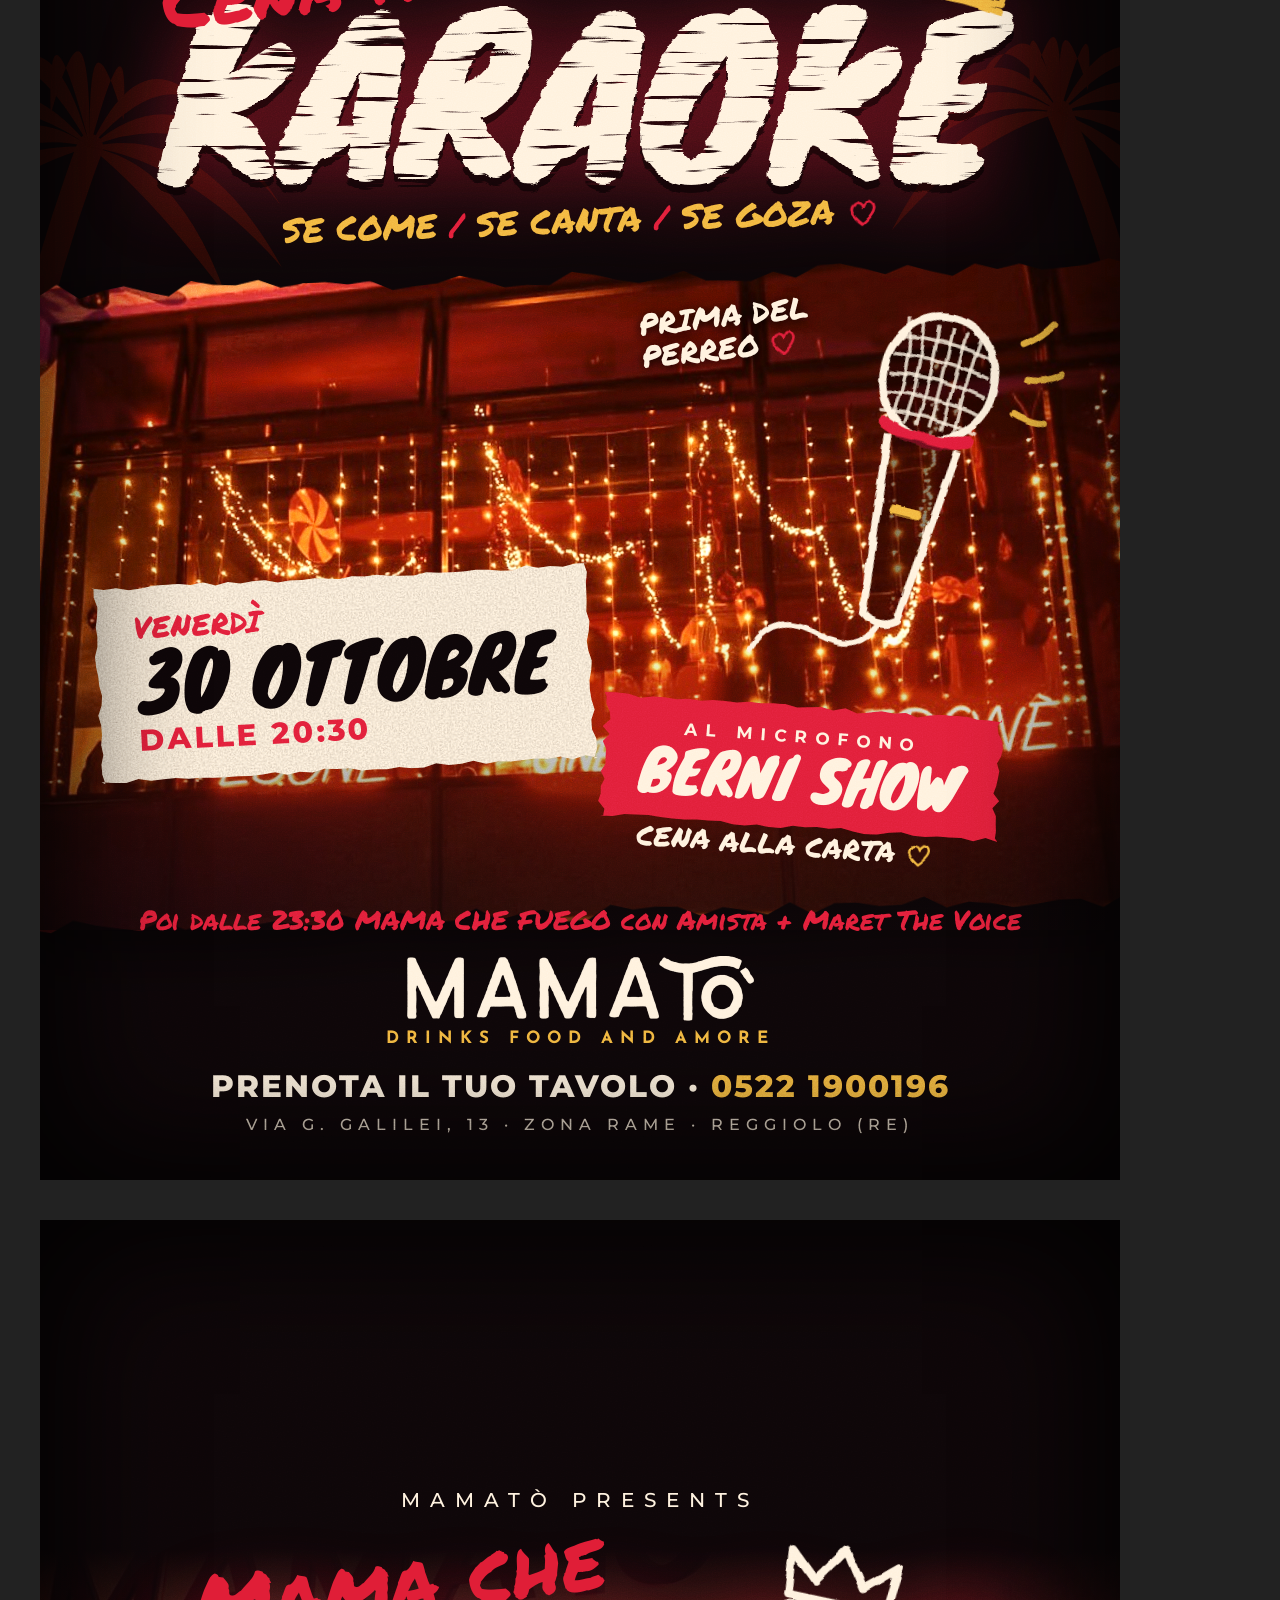
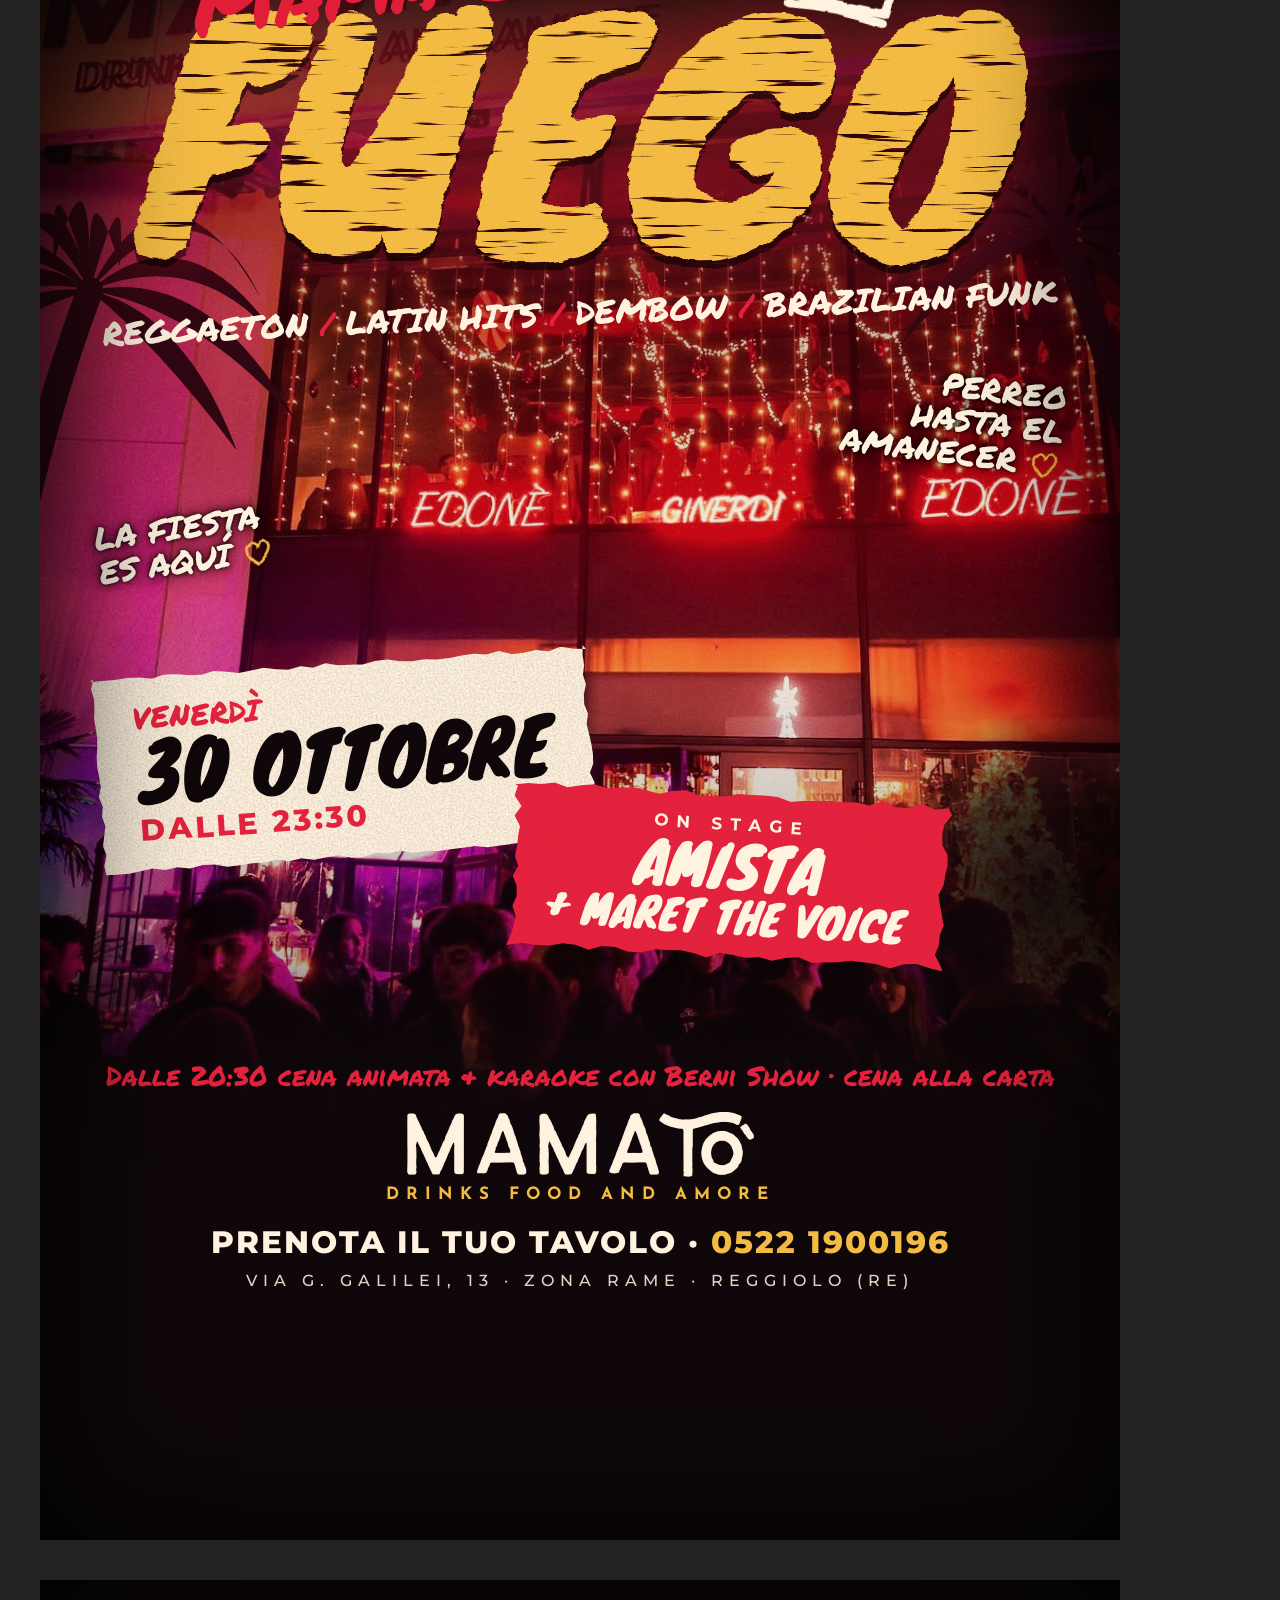
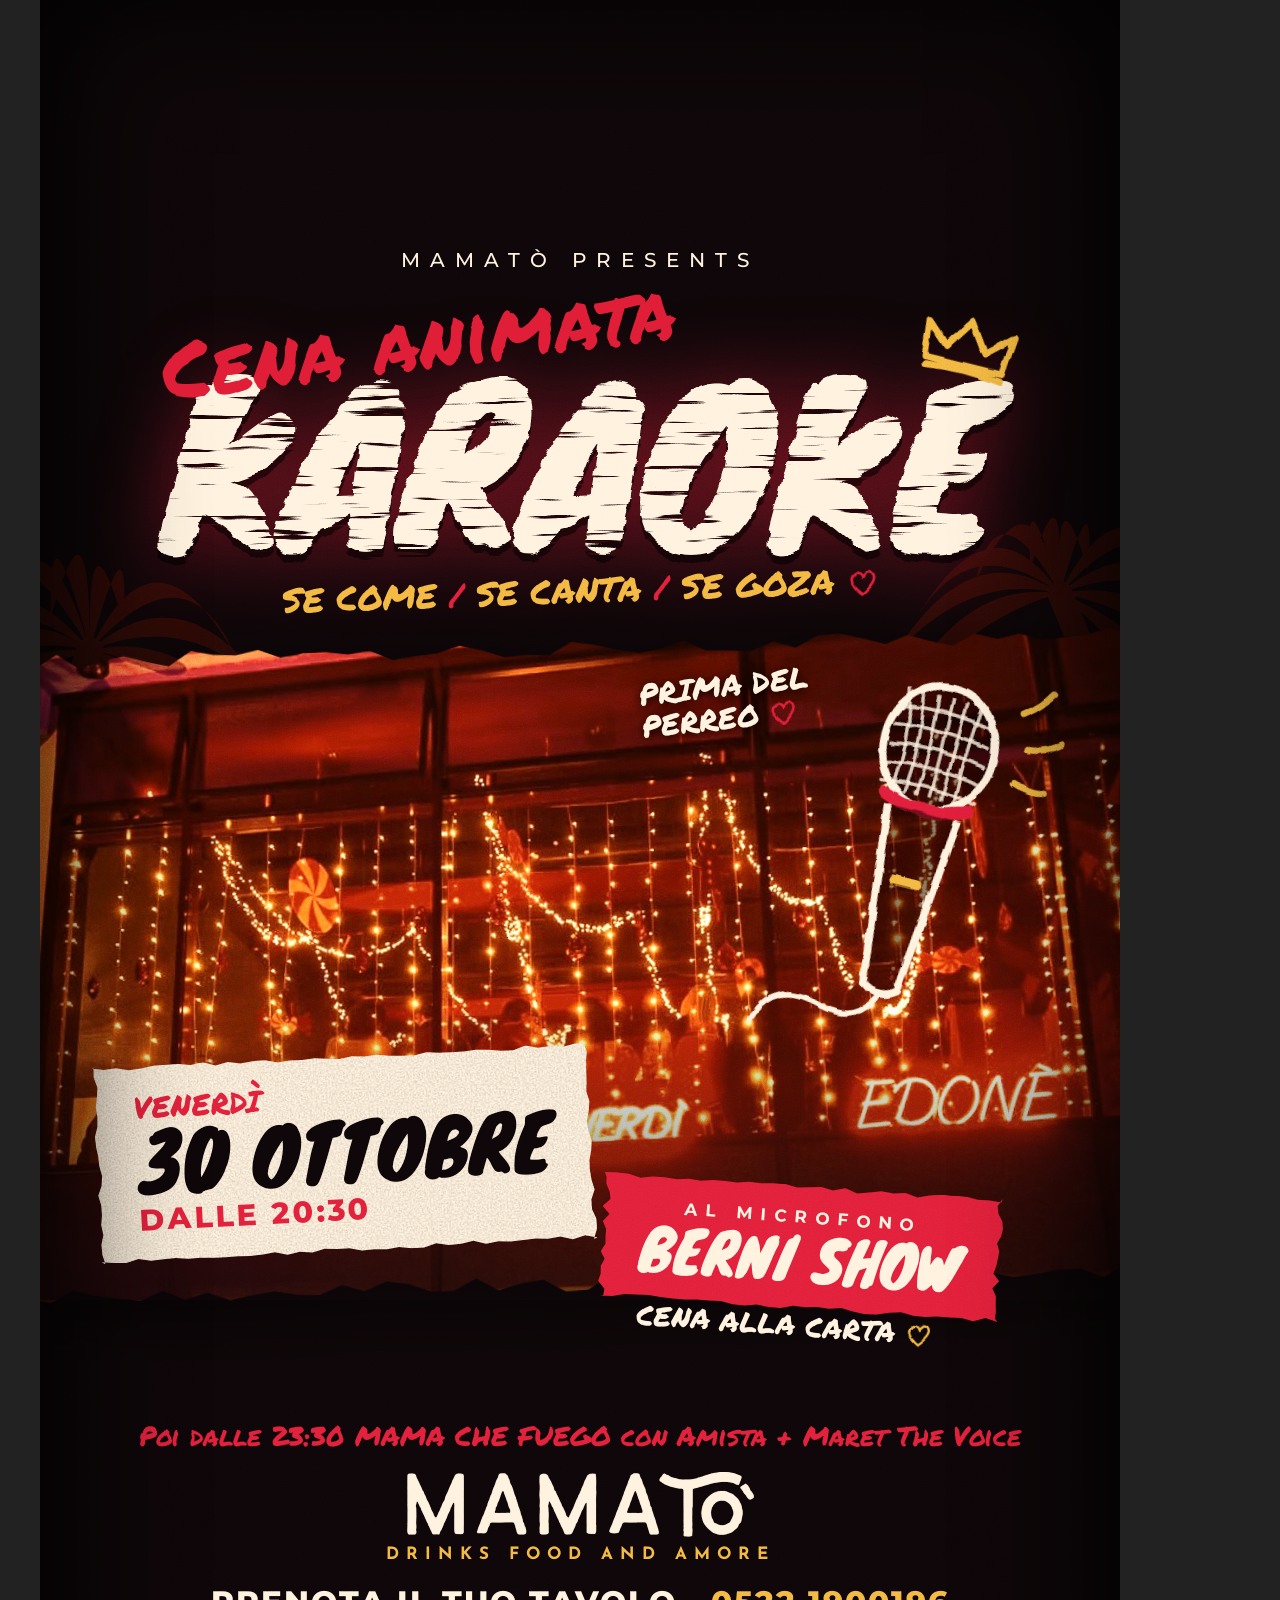
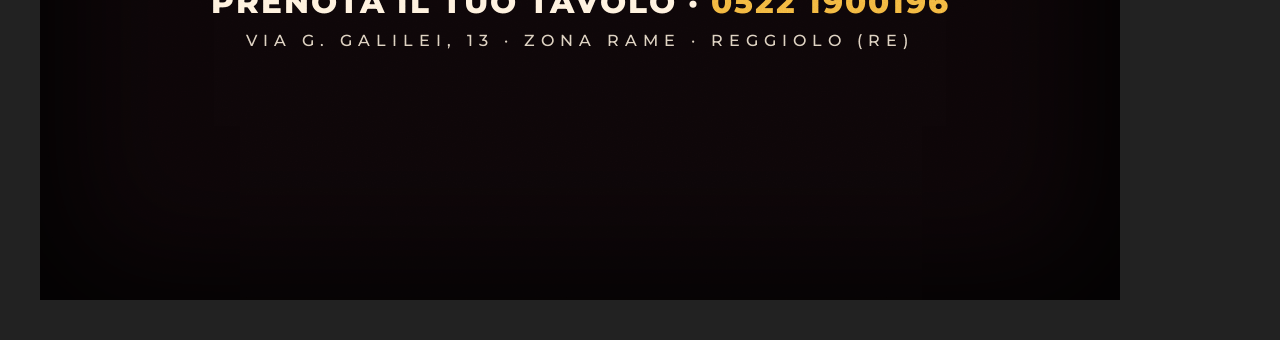
==== commit 0924c274: "Mamatò: redesign posters on the venue's real identity (logo, facade photo, brush/collage style) Co-A" ====
--- a/mamato/posters.html
+++ b/mamato/posters.html
@@ -7,373 +7,199 @@
 <link rel="stylesheet" href="fonts/fonts.css">
 <style>
 :root{
-  --noche:#140A1F;   /* base notte */
-  --uva:#3A1350;     /* viola profondo */
-  --fuego:#FF3B2F;   /* rosso fuoco */
-  --mango:#FFB21E;   /* giallo mango */
-  --flamingo:#FF4FA3;/* rosa neon */
-  --caribe:#13C9B8;  /* turchese caraibico */
-  --cal:#FFF1DC;     /* bianco calce */
+  --nero:#0D0608;     /* fondo */
+  --rosso:#E01E37;    /* rosso Mamatò (insegna, scritte a mano) */
+  --magenta:#FF2E88;  /* neon della serra */
+  --senape:#F2B33D;   /* oro del logo */
+  --crema:#FFF1DC;    /* carta, titoli */
+  --brace:#FF6A2B;    /* luci calde */
 }
 *{box-sizing:border-box;margin:0;padding:0}
-body{background:#0b0610;display:flex;flex-wrap:wrap;gap:40px;padding:40px;align-items:flex-start}
-.board{position:relative;width:1080px;overflow:hidden;background:var(--noche);color:var(--cal);font-family:'Space Grotesk',sans-serif}
+body{background:#222;display:flex;flex-wrap:wrap;gap:40px;padding:40px;align-items:flex-start}
+.board{position:relative;width:1080px;overflow:hidden;background:var(--nero);color:var(--crema);font-family:'Montserrat',sans-serif}
 .board.feed{height:1350px}
 .board.story{height:1920px}
-.layer{position:absolute;inset:0}
 .abs{position:absolute}
-
-/* ── Header ── */
-.logo{display:flex;align-items:center;gap:14px}
-.logo .mark{font-family:'Bungee';font-size:44px;line-height:1;color:var(--noche);background:var(--cal);padding:12px 18px 8px;border-radius:10px;box-shadow:6px 6px 0 var(--fuego)}
-.logo .pres{font-family:'Yellowtail';font-size:40px;color:var(--cal)}
-.loc{font-family:'Bungee';font-size:22px;letter-spacing:2px;color:var(--mango);text-align:right;line-height:1.25}
-
-/* ── Titolo ── */
-.script{font-family:'Yellowtail';color:#fff;line-height:1;
-  text-shadow:0 0 6px var(--flamingo),0 0 18px var(--flamingo),0 0 42px var(--flamingo),0 0 80px rgba(255,79,163,.6)}
-.mega{font-family:'Anton';line-height:.86;letter-spacing:2px;text-transform:uppercase;position:relative;white-space:nowrap}
-.mega .face{position:relative;background:linear-gradient(180deg,#FFE27A 0%,var(--mango) 38%,var(--fuego) 78%,#C2152F 100%);
-  -webkit-background-clip:text;background-clip:text;color:transparent;-webkit-text-stroke:3px var(--noche)}
-.mega .depth{position:absolute;left:0;top:0;color:var(--uva);-webkit-text-stroke:3px var(--noche);
-  text-shadow:2px 2px 0 var(--uva),4px 4px 0 var(--uva),6px 6px 0 var(--uva),8px 8px 0 var(--uva),10px 10px 0 var(--uva),12px 12px 0 var(--uva),14px 14px 0 #0b0610,16px 16px 0 #0b0610;}
-
-/* ── Cinta (nastro generi) ── */
-.cinta{left:-60px;right:-60px;height:78px;display:flex;align-items:center;justify-content:center;gap:20px;
-  font-family:'Bungee';font-size:28px;letter-spacing:1px;color:var(--noche);white-space:nowrap;
-  background:var(--caribe);border-top:4px solid var(--noche);border-bottom:4px solid var(--noche);
-  box-shadow:0 10px 0 rgba(0,0,0,.35)}
-.cinta .st{color:var(--cal);font-size:26px}
-.cinta.alt{background:var(--mango)}
-
-/* ── Data / biglietto ── */
-.ticket{display:flex;align-items:stretch;filter:drop-shadow(0 12px 0 rgba(0,0,0,.4))}
-.ticket .d{background:var(--cal);color:var(--noche);padding:14px 30px 10px;border-radius:12px 0 0 12px;display:flex;align-items:baseline;gap:16px;
-  -webkit-mask:radial-gradient(circle 12px at 100% 50%,transparent 11px,#000 12px)}
-.ticket .d .wd{font-family:'Bungee';font-size:30px;color:var(--fuego)}
-.ticket .d .n{font-family:'Anton';font-size:92px;line-height:.95}
-.ticket .d .m{font-family:'Anton';font-size:60px;line-height:1;letter-spacing:1px}
-.ticket .t{background:var(--fuego);color:var(--cal);padding:10px 28px;border-radius:0 12px 12px 0;border-left:4px dashed var(--noche);
-  display:flex;flex-direction:column;justify-content:center;align-items:center}
-.ticket .t .h{font-family:'Bungee';font-size:22px;letter-spacing:2px}
-.ticket .t .hh{font-family:'Anton';font-size:76px;line-height:1}
-
-/* ── Rótulo (insegna dipinta) ── */
-.rotulo{background:var(--noche);border:5px solid var(--mango);border-radius:16px;padding:16px 34px 14px;text-align:center;
-  box-shadow:0 0 0 5px var(--noche),0 0 0 9px var(--flamingo),0 0 40px rgba(255,79,163,.55)}
-.rotulo .k{font-family:'Bungee';font-size:20px;letter-spacing:5px;color:var(--caribe)}
-.rotulo .a{font-family:'Anton';font-size:66px;line-height:1.05;letter-spacing:2px;color:var(--cal)}
-.rotulo .a i{font-style:normal;color:var(--flamingo);padding:0 .25em}
-
-/* ── Footer ── */
-.foot{left:0;right:0;padding:0 60px;text-align:center}
-.foot .pre{white-space:nowrap;font-size:24px;font-weight:500;letter-spacing:.5px;color:var(--cal)}
-.foot .pre b{font-weight:700;color:var(--mango)}
-.foot .book{font-family:'Bungee';font-size:38px;color:var(--noche);background:var(--mango);display:inline-block;padding:12px 26px 8px;border-radius:10px;margin:14px 0 12px;box-shadow:6px 6px 0 var(--fuego)}
-.foot .book span{color:var(--fuego)}
-.foot .addr{font-size:22px;font-weight:500;letter-spacing:2px;text-transform:uppercase;opacity:.9}
-
-.grain{mix-blend-mode:overlay;opacity:.35;pointer-events:none}
+.layer{position:absolute;inset:0;pointer-events:none}
+
+.tracked{font-weight:500;letter-spacing:10px;text-transform:uppercase;font-size:20px;text-align:center}
+.hand{font-family:'Permanent Marker';color:var(--rosso);line-height:1.05;text-transform:uppercase}
+.brush{font-family:'Knewave';line-height:.9;white-space:nowrap;filter:url(#brush)}
+.title-shadow{filter:drop-shadow(0 8px 0 rgba(0,0,0,.55)) drop-shadow(0 0 40px rgba(224,30,55,.45))}
+
+.paper{background:var(--crema);color:var(--nero);box-shadow:0 18px 30px rgba(0,0,0,.55)}
+.paper::after{content:"";position:absolute;inset:0;background:url(#);mix-blend-mode:multiply}
+.note{font-size:32px;color:var(--crema);text-shadow:0 0 14px #000,0 0 4px #000}
+.tape{background:var(--rosso);color:var(--crema)}
+
+.foot{left:0;right:0;text-align:center}
+.foot .logo{height:66px;display:block;margin:0 auto}
+.foot .tag{font-family:'Josefin Sans';font-weight:700;letter-spacing:7px;font-size:17px;color:var(--senape);margin-top:8px}
+.foot .book{font-weight:800;font-size:31px;letter-spacing:2px;margin-top:20px}
+.foot .book span{color:var(--senape)}
+.foot .addr{font-weight:500;font-size:16px;letter-spacing:6px;margin-top:10px;opacity:.85}
+.grain{mix-blend-mode:overlay;opacity:.45}
 </style>
 </head>
 <body>
+<!-- filtri condivisi: pennello secco e bordo ruvido -->
+<svg width="0" height="0" style="position:absolute">
+  <filter id="brush" x="-5%" y="-10%" width="110%" height="120%">
+    <feTurbulence type="fractalNoise" baseFrequency=".04 .09" numOctaves="2" seed="4" result="n"/>
+    <feDisplacementMap in="SourceGraphic" in2="n" scale="8" xChannelSelector="R" yChannelSelector="G" result="d"/>
+    <feTurbulence type="fractalNoise" baseFrequency=".01 .16" numOctaves="3" seed="9" result="s"/>
+    <feColorMatrix in="s" type="matrix" values="0 0 0 0 0  0 0 0 0 0  0 0 0 0 0  -16 0 0 0 11.4" result="m"/>
+    <feComposite in="d" in2="m" operator="in"/>
+  </filter>
+  <filter id="rough"><feTurbulence type="fractalNoise" baseFrequency=".05" numOctaves="2" seed="2"/><feDisplacementMap in="SourceGraphic" scale="5" xChannelSelector="R" yChannelSelector="G"/></filter>
+  <filter id="paperTex"><feTurbulence type="fractalNoise" baseFrequency=".6" numOctaves="3" seed="5"/><feColorMatrix type="matrix" values="0 0 0 0 .55  0 0 0 0 .45  0 0 0 0 .35  0 0 -1.4 0 .9"/></filter>
+</svg>
+
 <div class="board feed"  id="fuego-feed"></div>
 <div class="board feed"  id="cena-feed"></div>
 <div class="board story" id="fuego-story"></div>
 <div class="board story" id="cena-story"></div>
 
 <script>
-// ---------- utilità ----------
 let seed = 7;
 const rnd = () => (seed = (seed * 16807) % 2147483647) / 2147483647;
 const W = 1080;
 
-const DEFS = `
-<defs>
-  <filter id="glow" x="-50%" y="-50%" width="200%" height="200%">
-    <feGaussianBlur stdDeviation="6" result="b"/><feMerge><feMergeNode in="b"/><feMergeNode in="b"/><feMergeNode in="SourceGraphic"/></feMerge>
-  </filter>
-  <filter id="bigglow" x="-50%" y="-50%" width="200%" height="200%">
-    <feGaussianBlur stdDeviation="22"/>
-  </filter>
-  <filter id="noise"><feTurbulence type="fractalNoise" baseFrequency=".9" numOctaves="2" stitchTiles="stitch"/><feColorMatrix type="saturate" values="0"/></filter>
-  <!-- rejas: grata in ferro battuto delle casitas -->
-  <pattern id="reja" width="40" height="40" patternUnits="userSpaceOnUse">
-    <path d="M0 20 L20 0 L40 20 L20 40 Z" fill="none" stroke="#1a0d22" stroke-width="3"/>
-    <circle cx="20" cy="20" r="6" fill="none" stroke="#1a0d22" stroke-width="3"/>
-  </pattern>
-  <pattern id="rejaLight" width="40" height="40" patternUnits="userSpaceOnUse">
-    <path d="M0 20 L20 0 L40 20 L20 40 Z" fill="none" stroke="#FFF1DC" stroke-width="3"/>
-    <circle cx="20" cy="20" r="6" fill="none" stroke="#FFF1DC" stroke-width="3"/>
-  </pattern>
-  <!-- losetas: piastrelle a pavimento -->
-  <pattern id="loseta" width="60" height="60" patternUnits="userSpaceOnUse">
-    <rect width="60" height="60" fill="#FFF1DC"/>
-    <path d="M30 0 L60 30 L30 60 L0 30Z" fill="#13C9B8"/>
-    <path d="M30 12 L48 30 L30 48 L12 30Z" fill="#FF3B2F"/>
-    <circle cx="30" cy="30" r="6" fill="#FFB21E"/>
-    <path d="M0 0h8L0 8zM60 0h-8l8 8zM0 60h8l-8-8zM60 60h-8l8-8z" fill="#3A1350"/>
-  </pattern>
-  <linearGradient id="sky" x1="0" y1="0" x2="0" y2="1">
-    <stop offset="0" stop-color="#140A1F"/><stop offset=".45" stop-color="#2A0E3A"/>
-    <stop offset=".72" stop-color="#7A1A55"/><stop offset=".9" stop-color="#E0453A"/><stop offset="1" stop-color="#FF8A2A"/>
-  </linearGradient>
-  <linearGradient id="street" x1="0" y1="0" x2="0" y2="1">
-    <stop offset="0" stop-color="#2a1030"/><stop offset="1" stop-color="#0b0610"/>
-  </linearGradient>
-  <linearGradient id="footShade" x1="0" y1="0" x2="0" y2="1">
-    <stop offset="0" stop-color="#140A1F" stop-opacity="0"/><stop offset=".35" stop-color="#140A1F" stop-opacity=".88"/><stop offset="1" stop-color="#140A1F"/>
-  </linearGradient>
-  <radialGradient id="spot" cx=".5" cy="0" r="1">
-    <stop offset="0" stop-color="#FFE9B0" stop-opacity=".55"/><stop offset="1" stop-color="#FFE9B0" stop-opacity="0"/>
-  </radialGradient>
-  <linearGradient id="chrome" x1="0" y1="0" x2="1" y2="0">
-    <stop offset="0" stop-color="#6b6b7a"/><stop offset=".35" stop-color="#f4f4f8"/><stop offset=".6" stop-color="#9a9aa8"/><stop offset="1" stop-color="#3b3b48"/>
-  </linearGradient>
-</defs>`;
-
-// palma in silhouette
-function palm(x, base, h, lean, s = 1, col = '#0b0610') {
+// ---------- elementi grafici ricorrenti ----------
+// bordo strappato: clip-path con margini frastagliati
+function tornClip(depth = 2.2, step = 2.5) {
+  const pts = [];
+  for (let x = 0; x <= 100; x += step) pts.push(`${x}% ${rnd() * depth}%`);
+  for (let y = 0; y <= 100; y += step * 2) pts.push(`${100 - rnd() * depth * .5}% ${y}%`);
+  for (let x = 100; x >= 0; x -= step) pts.push(`${x}% ${100 - rnd() * depth}%`);
+  for (let y = 100; y >= 0; y -= step * 2) pts.push(`${rnd() * depth * .5}% ${y}%`);
+  return `clip-path:polygon(${pts.join(',')})`;
+}
+const paperTex = `<svg class="layer" width="100%" height="100%"><rect width="100%" height="100%" filter="url(#paperTex)"/></svg>`;
+
+// corona disegnata a mano (motivo ricorrente delle grafiche Mamatò)
+const crown = (w, col = 'var(--crema)', sw = 7) => `<svg width="${w}" height="${w * .62}" viewBox="0 0 100 62" style="overflow:visible;filter:url(#rough)">
+  <path d="M8 50 L4 12 L28 34 L48 4 L68 33 L94 10 L90 50 Z" fill="none" stroke="${col}" stroke-width="${sw}" stroke-linejoin="round" stroke-linecap="round"/>
+  <path d="M10 58 Q50 52 90 58" fill="none" stroke="${col}" stroke-width="${sw}" stroke-linecap="round"/></svg>`;
+const heart = (w, col = 'var(--rosso)') => `<svg width="${w}" height="${w}" viewBox="0 0 40 40" style="filter:url(#rough);vertical-align:middle">
+  <path d="M20 34 C4 22 2 12 9 7 C14 4 19 8 20 13 C21 8 27 3 32 7 C39 13 34 23 20 34Z" fill="none" stroke="${col}" stroke-width="3.5" stroke-linejoin="round"/></svg>`;
+
+// microfono disegnato a mano
+function micDoodle(w) {
+  const c = 'var(--crema)';
+  let grid = '';
+  for (let i = 0; i < 6; i++) grid += `<path d="M${30 + i * 14} 22 Q${44 + i * 10} 70 ${36 + i * 12} 118" stroke="${c}" stroke-width="3" fill="none" opacity=".8"/>`;
+  for (let i = 0; i < 5; i++) grid += `<path d="M24 ${40 + i * 18} Q70 ${32 + i * 18} 116 ${42 + i * 18}" stroke="${c}" stroke-width="3" fill="none" opacity=".8"/>`;
+  return `<svg width="${w}" height="${w * 2.3}" viewBox="0 0 140 322" style="overflow:visible;filter:url(#rough)">
+    <ellipse cx="70" cy="70" rx="52" ry="58" fill="rgba(13,6,8,.55)" stroke="${c}" stroke-width="7"/>${grid}
+    <path d="M30 122 Q70 138 110 122" stroke="var(--rosso)" stroke-width="12" fill="none" stroke-linecap="round"/>
+    <path d="M36 132 L54 300 Q70 312 86 300 L104 132" fill="rgba(13,6,8,.55)" stroke="${c}" stroke-width="7" stroke-linejoin="round"/>
+    <path d="M58 200 h24" stroke="var(--senape)" stroke-width="8" stroke-linecap="round"/>
+    <path d="M70 306 Q60 340 20 330 Q-30 316 -40 360" stroke="${c}" stroke-width="5" fill="none" stroke-linecap="round"/>
+    <g stroke="var(--senape)" stroke-width="6" fill="none" stroke-linecap="round">
+      <path d="M140 20 q14 -10 22 -24"/><path d="M150 52 q18 -2 30 -12"/><path d="M146 86 q18 6 30 2"/></g>
+  </svg>`;
+}
+
+// palma in silhouette per gli angoli
+function palm(x, base, h, lean, s, col) {
   const tx = x + lean, ty = base - h;
-  let g = `<path d="M${x} ${base} Q${x + lean * .2} ${base - h * .55} ${tx} ${ty}" stroke="${col}" stroke-width="${20 * s}" fill="none" stroke-linecap="round"/>`;
-  for (let i = 0; i < 6; i++) { // anelli del tronco
-    const t = .15 + i * .14, px = x + (tx - x) * t * t, py = base - h * t;
-    g += `<path d="M${px - 12 * s} ${py} q${12 * s} ${-6 * s} ${24 * s} 0" stroke="#2a1030" stroke-width="2" fill="none"/>`;
-  }
-  const angs = [-170, -140, -110, -70, -40, -10, 20, 160, -95];
-  angs.forEach(a => {
-    const r = (a * Math.PI) / 180, L = (120 + rnd() * 50) * s;
+  let g = `<path d="M${x} ${base} Q${x + lean * .2} ${base - h * .55} ${tx} ${ty}" stroke="${col}" stroke-width="${22 * s}" fill="none" stroke-linecap="round"/>`;
+  [-175, -150, -120, -80, -45, -15, 15, 160, -100, 40].forEach(a => {
+    const r = a * Math.PI / 180, L = (140 + rnd() * 70) * s;
     const ex = tx + Math.cos(r) * L, ey = ty + Math.sin(r) * L * .6 + L * .45;
     const cx = tx + Math.cos(r) * L * .55, cy = ty + Math.sin(r) * L * .6 - 30 * s;
-    const nx = -Math.sin(r) * 16 * s, ny = Math.cos(r) * 16 * s;
+    const nx = -Math.sin(r) * 18 * s, ny = Math.cos(r) * 18 * s;
     g += `<path d="M${tx} ${ty} Q${cx + nx} ${cy + ny} ${ex} ${ey} Q${cx - nx} ${cy - ny} ${tx} ${ty}Z" fill="${col}"/>`;
   });
   return g;
 }
-
-// filo di lampadine
-function bulbs(x1, y1, x2, y2, sag, n, col = '#FFD27A') {
-  const cx = (x1 + x2) / 2, cy = Math.max(y1, y2) + sag;
-  let g = `<path d="M${x1} ${y1} Q${cx} ${cy} ${x2} ${y2}" stroke="#0b0610" stroke-width="3" fill="none"/>`;
-  for (let i = 1; i < n; i++) {
-    const t = i / n, bx = (1 - t) ** 2 * x1 + 2 * (1 - t) * t * cx + t * t * x2, by = (1 - t) ** 2 * y1 + 2 * (1 - t) * t * cy + t * t * y2;
-    const c = [col, '#FF4FA3', '#13C9B8', '#FFB21E'][i % 4];
-    g += `<circle cx="${bx}" cy="${by + 9}" r="16" fill="${c}" opacity=".35" filter="url(#bigglow)"/><circle cx="${bx}" cy="${by + 9}" r="7" fill="${c}"/>`;
-  }
-  return g;
-}
-
-// casita portoricana: tetto piano, tinaco, rejas, insegna
-function casita(x, w, h, G, body, trim, sign) {
-  const top = G - h;
-  let g = `<rect x="${x}" y="${top}" width="${w}" height="${h}" fill="${body}"/>
-  <rect x="${x - 6}" y="${top - 16}" width="${w + 12}" height="20" fill="${trim}"/>
-  <rect x="${x}" y="${top + 4}" width="${w}" height="${h}" fill="url(#reja)" opacity="0"/>`;
-  // tinaco (serbatoio d'acqua) sul tetto
-  if (w > 200) g += `<rect x="${x + w * .65}" y="${top - 70}" width="52" height="54" rx="8" fill="#0b0610"/><rect x="${x + w * .65 - 4}" y="${top - 74}" width="60" height="10" rx="4" fill="#0b0610"/>`;
-  // finestre con rejas
-  const winW = Math.min(90, w * .32), winH = 100, wy = top + 56;
-  [x + 26, x + w - 26 - winW].forEach((wx, i) => {
-    const lit = i === 0 || rnd() > .4;
-    g += `<rect x="${wx}" y="${wy}" width="${winW}" height="${winH}" fill="${lit ? '#FFC867' : '#1a0d22'}"/>`;
-    if (lit) g += `<rect x="${wx - 10}" y="${wy - 10}" width="${winW + 20}" height="${winH + 20}" fill="#FFC867" opacity=".35" filter="url(#bigglow)"/>`;
-    g += `<rect x="${wx}" y="${wy}" width="${winW}" height="${winH}" fill="url(#reja)"/>
-      <rect x="${wx}" y="${wy}" width="${winW}" height="${winH}" fill="none" stroke="${trim}" stroke-width="7"/>`;
-  });
-  // porta
-  const dw = 70, dx = x + w / 2 - dw / 2;
-  g += `<rect x="${dx}" y="${G - 150}" width="${dw}" height="150" fill="#1a0d22" stroke="${trim}" stroke-width="7"/>
-        <rect x="${dx}" y="${G - 150}" width="${dw}" height="150" fill="url(#reja)" opacity=".8"/>`;
-  // insegna neon
-  if (sign) {
-    const sy = top + 200, fs = sign.size || 46;
-    g += `<text x="${x + w / 2}" y="${sy}" text-anchor="middle" font-family="${sign.font || 'Monoton'}" font-size="${fs}" fill="${sign.col}" filter="url(#glow)">${sign.t}</text>`;
-  }
-  return g;
-}
-
-// sedia di plastica bianca (monobloc)
-function chair(x, y, s = 1, flip = false) {
-  return `<g transform="translate(${x} ${y}) scale(${flip ? -s : s} ${s})" fill="#F4EEE4" stroke="#0b0610" stroke-width="3">
-    <path d="M-38 -150 Q0 -170 38 -150 L34 -70 L-34 -70Z"/>
-    <path d="M-20 -140 h40 M-22 -120 h44 M-24 -100 h48" stroke="#b9b1a5" stroke-width="5"/>
-    <path d="M-46 -72 h92 l-6 16 h-80z"/>
-    <path d="M-40 -56 L-50 0 M40 -56 L50 0 M-30 -56 L-34 0 M30 -56 L34 0" stroke-width="9" stroke="#F4EEE4"/>
-  </g>`;
-}
-
-// persona in silhouette (braccia alzate, opz. microfono)
-function person(x, G, s = 1, arms = 'up', mic = false, col = '#0b0610') {
-  if (col !== '#0b0610') mic = false;
-  const head = G - 250 * s, sh = G - 200 * s;
-  let g = `<circle cx="${x}" cy="${head}" r="${30 * s}" fill="${col}"/>
-    <path d="M${x - 62 * s} ${G} Q${x - 66 * s} ${sh} ${x} ${sh - 8 * s} Q${x + 66 * s} ${sh} ${x + 62 * s} ${G}Z" fill="${col}"/>`;
-  const a = arms === 'up' ? [[-1, -100, -110], [1, 100, -110]] : arms === 'one' ? [[-1, -60, 10], [1, 95, -120]] : [[-1, -40, -90], [1, 40, -90]];
-  a.forEach(([sd, dx, dy]) => {
-    g += `<path d="M${x + sd * 48 * s} ${sh + 14 * s} Q${x + sd * 92 * s} ${sh - 20 * s} ${x + dx * s} ${sh + dy * s}" stroke="${col}" stroke-width="${30 * s}" stroke-linecap="round" fill="none"/>
-      <circle cx="${x + dx * s}" cy="${sh + dy * s}" r="${20 * s}" fill="${col}"/>`;
-  });
-  if (mic) g += `<circle cx="${x - 40 * s}" cy="${head - 6 * s}" r="${14 * s}" fill="#FFB21E"/><path d="M${x - 40 * s} ${head + 6 * s} L${x - 30 * s} ${head + 50 * s}" stroke="#FFB21E" stroke-width="${9 * s}" stroke-linecap="round"/>`;
-  return g;
-}
-
-// microfono vintage su asta
-function bigMic(x, y, s = 1) {
-  return `<g transform="translate(${x} ${y}) scale(${s}) rotate(-10)">
-    <rect x="-8" y="150" width="16" height="400" fill="url(#chrome)"/>
-    <path d="M-28 150 h56 l-10 -40 h-36z" fill="url(#chrome)"/>
-    <rect x="-70" y="-120" width="140" height="240" rx="70" fill="url(#chrome)" stroke="#0b0610" stroke-width="5"/>
-    ${Array.from({length: 11}, (_, i) => `<path d="M-62 ${-92 + i * 19} H62" stroke="#2b2b36" stroke-width="5"/>`).join('')}
-    <rect x="-74" y="-6" width="148" height="20" rx="6" fill="#FF3B2F" stroke="#0b0610" stroke-width="4"/>
-    <text x="0" y="10" text-anchor="middle" font-family="Bungee" font-size="14" fill="#FFF1DC">MAMATÒ</text>
-  </g>`;
-}
-
-// ---------- scene ----------
-function sceneFuego(H, story) {
-  seed = 11;
-  const G = H - (story ? 470 : 260);
-  let s = `<rect width="${W}" height="${H}" fill="url(#sky)"/>`;
-  // sole/luna caraibica al tramonto
-  s += `<circle cx="540" cy="${G - 360}" r="250" fill="#FF6A3D" opacity=".55" filter="url(#bigglow)"/>
-        <circle cx="540" cy="${G - 360}" r="200" fill="#FF8A3D" opacity=".85"/>`;
-  for (let i = 0; i < 6; i++) s += `<rect x="300" y="${G - 300 + i * 26}" width="480" height="${4 + i * 2}" fill="#7A1A55" opacity=".9"/>`;
-  // palme lontane
-  s += palm(70, G - 120, 520, 60, 1.05, '#2a0e3a') + palm(1010, G - 120, 560, -80, 1.1, '#2a0e3a');
-  // casitas
-  const houses = [
-    [-40, 250, 330, '#B8326E', '#FF4FA3', null],
-    [210, 230, 280, '#13897F', '#13C9B8', null],
-    [440, 220, 360, '#D98A15', '#FFB21E', null],
-    [660, 210, 300, '#5A2C8C', '#9C6BFF', null],
-    [870, 250, 340, '#C23A2C', '#FF6A4D', null],
-  ];
-  houses.forEach(([x, w, h, b, t, sign]) => s += casita(x, w, h, G, b, t, sign));
-  // strada bagnata con riflessi
-  s += `<rect x="0" y="${G}" width="${W}" height="${H - G}" fill="url(#street)"/>`;
-  [['#FF4FA3', 120], ['#13C9B8', 330], ['#FFB21E', 550], ['#FF3B2F', 980]].forEach(([c, x]) =>
-    s += `<rect x="${x - 40}" y="${G + 10}" width="80" height="${H - G}" fill="${c}" opacity=".18" filter="url(#bigglow)"/>`);
-  // palme in primo piano
-  s += palm(-20, H, H - G + 640, 120, 1.5) + palm(1110, H, H - G + 600, -140, 1.45);
-  // lampadine sopra la strada
-  s += bulbs(-20, G - 470, 1100, G - 470, 110, 14);
-  s += blade(44, G - 360, 'PERREO', '#FF4FA3') + blade(966, G - 360, 'DEMBOW', '#13C9B8');
-  s += `<rect y="${G - 60}" width="${W}" height="${H - G + 60}" fill="url(#footShade)"/>`;
-  return s;
-}
-
-// insegna verticale a bandiera, al neon
-function blade(x, y, word, col) {
-  let g = `<rect x="${x}" y="${y}" width="70" height="${word.length * 52 + 30}" rx="10" fill="#140A1F" stroke="${col}" stroke-width="4" filter="url(#glow)"/>`;
-  [...word].forEach((c, i) => g += `<text x="${x + 35}" y="${y + 60 + i * 52}" text-anchor="middle" font-family="Monoton" font-size="44" fill="${col}" filter="url(#glow)">${c}</text>`);
-  return g;
-}
-
-function sceneCena(H, story) {
-  seed = 23;
-  const G = H - (story ? 470 : 260);
-  // parete della casita: intonaco turchese, zoccolo di losetas
-  let s = `<rect width="${W}" height="${H}" fill="#2A0E3A"/>
-    <rect y="${G - 560}" width="${W}" height="560" fill="#13897F"/>
-    <rect y="${G - 170}" width="${W}" height="170" fill="url(#loseta)"/>
-    <rect y="${G - 176}" width="${W}" height="10" fill="#FFB21E"/>`;
-  // finestra con rejas sulla notte caraibica, dietro al microfono
-  const fx = 770, fy = G - 430, fw = 250, fh = 250;
-  s += `<rect x="${fx}" y="${fy}" width="${fw}" height="${fh}" fill="#3A1350"/>
-    <circle cx="${fx + 70}" cy="${fy + 80}" r="44" fill="#FF8A3D"/>
-    ${palm(fx + 190, fy + fh + 30, 210, -30, .5, '#140A1F')}
-    <rect x="${fx}" y="${fy}" width="${fw}" height="${fh}" fill="url(#rejaLight)"/>
-    <rect x="${fx}" y="${fy}" width="${fw}" height="${fh}" fill="none" stroke="#FF4FA3" stroke-width="12"/>`;
-  // cono di luce sul microfono
-  s += `<path d="M900 0 L600 ${G} L1080 ${G} L1080 0Z" fill="url(#spot)"/>`;
-  s += `<rect y="${G}" width="${W}" height="${H - G}" fill="#1a0d22"/>`;
-  // lampadine dal soffitto
-  s += bulbs(-20, G - 640, 1100, G - 660, 130, 14);
-  // microfono protagonista, l'asta finisce dietro la tavolata
-  s += bigMic(860, G - 330, 1.15);
-  // tavolata con piatti e bottiglie
-  const ty = G - 40;
-  s += `<rect x="470" y="${ty}" width="560" height="24" rx="6" fill="#FFF1DC" stroke="#0b0610" stroke-width="3"/>
-    <rect x="470" y="${ty + 24}" width="560" height="44" fill="#FF3B2F" stroke="#0b0610" stroke-width="3"/>
-    ${[530, 650, 890, 990].map(px => `<ellipse cx="${px}" cy="${ty - 4}" rx="42" ry="11" fill="#fff" stroke="#0b0610" stroke-width="3"/>`).join('')}
-    <rect x="590" y="${ty - 74}" width="22" height="70" rx="6" fill="#13C9B8" stroke="#0b0610" stroke-width="3"/>
-    <rect x="950" y="${ty - 60}" width="18" height="56" rx="5" fill="#FFB21E" stroke="#0b0610" stroke-width="3"/>`;
-  s += chair(500, G + 80, .95) + chair(1010, G + 80, .95, true);
-  // gente che canta e balla
-  const rim = (x, g, sc, arms, mic) => `<g transform="translate(-5 -4)">${person(x, g, sc, arms, false, '#FF4FA3')}</g>` + person(x, g, sc, arms, mic);
-  s += rim(140, H - 10, 1.0, 'up', false) + rim(330, H + 10, 1.1, 'one', true) + rim(800, H + 20, 1.0, 'one', true);
-  s += `<rect y="${G - 40}" width="${W}" height="${H - G + 40}" fill="url(#footShade)" opacity=".8"/>`;
-  return s;
+const palms = (H, col) => `<svg class="layer" width="${W}" height="${H}" viewBox="0 0 ${W} ${H}">
+  ${palm(-60, H * .62, 520, 110, 1.2, col)}${palm(1140, H * .58, 500, -120, 1.15, col)}</svg>`;
+
+function grain(H) {
+  return `<svg class="layer grain" width="${W}" height="${H}"><filter id="g${H}"><feTurbulence type="fractalNoise" baseFrequency=".8" numOctaves="2"/><feColorMatrix type="saturate" values="0"/></filter><rect width="100%" height="100%" filter="url(#g${H})"/></svg>`;
+}
+// bordo consumato, effetto poster stampato
+const vignette = `<div class="layer" style="box-shadow:inset 0 0 120px 30px rgba(0,0,0,.85)"></div>`;
+
+function footer(bottom, handLine) {
+  return `<div class="abs foot" style="bottom:${bottom}px">
+    <div class="hand" style="font-size:27px;margin-bottom:22px;text-transform:none">${handLine}</div>
+    <img class="logo" src="assets/logo-crema.png">
+    <div class="tag">DRINKS FOOD AND AMORE</div>
+    <div class="book">PRENOTA IL TUO TAVOLO · <span>0522 1900196</span></div>
+    <div class="addr">VIA G. GALILEI, 13 · ZONA RAME · REGGIOLO (RE)</div></div>`;
+}
+
+function dateCard(x, y, rot, time) {
+  return `<div class="abs paper" style="left:${x}px;top:${y}px;padding:26px 40px 24px;white-space:nowrap;transform:rotate(${rot}deg);${tornClip()}">
+    ${paperTex}
+    <div class="hand" style="font-size:30px;position:relative">venerdì</div>
+    <div style="font-family:Knewave;font-size:76px;line-height:.95;position:relative">30 OTTOBRE</div>
+    <div style="font-weight:800;font-size:30px;letter-spacing:3px;color:var(--rosso);position:relative;margin-top:6px">DALLE ${time}</div></div>`;
+}
+function tape(x, y, rot, kicker, main, sub) {
+  return `<div class="abs tape" style="left:${x}px;top:${y}px;padding:22px 40px 22px;transform:rotate(${rot}deg);${tornClip(4, 3)};box-shadow:0 18px 30px rgba(0,0,0,.5)">
+    <div class="tracked" style="font-size:17px;letter-spacing:8px;font-weight:700">${kicker}</div>
+    <div style="font-family:Knewave;font-size:58px;line-height:1.05;text-align:center;white-space:nowrap">${main}</div>
+    ${sub ? `<div style="font-family:Knewave;font-size:42px;line-height:1;text-align:center;white-space:nowrap">${sub}</div>` : ''}</div>`;
 }
 
 // ---------- composizione ----------
-function svgLayer(H, inner) {
-  return `<svg class="layer" width="${W}" height="${H}" viewBox="0 0 ${W} ${H}">${DEFS}${inner}</svg>`;
-}
-function frameLayer(H) {
-  // cornice ricorrente: banda con motivo rejas
-  return `<svg class="layer" width="${W}" height="${H}" viewBox="0 0 ${W} ${H}">${DEFS}
-    <path fill-rule="evenodd" d="M0 0H${W}V${H}H0Z M26 26V${H - 26}H${W - 26}V26Z" fill="#140A1F"/>
-    <path fill-rule="evenodd" d="M0 0H${W}V${H}H0Z M26 26V${H - 26}H${W - 26}V26Z" fill="url(#rejaLight)" opacity=".18"/>
-    <rect x="26" y="26" width="${W - 52}" height="${H - 52}" fill="none" stroke="#FFB21E" stroke-width="4"/>
-    </svg>`;
-}
-function grainLayer(H) {
-  return `<svg class="layer grain" width="${W}" height="${H}"><rect width="100%" height="100%" filter="url(#n2)"/>
-    <defs><filter id="n2"><feTurbulence type="fractalNoise" baseFrequency=".85" numOctaves="2"/><feColorMatrix type="saturate" values="0"/></filter></defs></svg>`;
-}
-
-function header(top) {
-  return `<div class="abs" style="left:62px;right:62px;top:${top}px;display:flex;justify-content:space-between;align-items:center">
-    <div class="logo"><div class="mark">MAMATÒ</div><div class="pres">presenta</div></div>
-    <div class="loc">REGGIOLO (RE)<br>ZONA RAME</div></div>`;
-}
-function ticket(time) {
-  return `<div class="ticket"><div class="d"><span class="wd">VEN</span><span class="n">30</span><span class="m">OTTOBRE</span></div>
-    <div class="t"><span class="h">DALLE</span><span class="hh">${time}</span></div></div>`;
-}
-function footer(H, pre) {
-  return `<div class="abs foot" style="bottom:${H > 1400 ? 250 : 58}px">
-    <div class="pre">${pre}</div>
-    <div class="book">PRENOTA IL TUO TAVOLO <span>0522 1900196</span></div>
-    <div class="addr">Via G. Galilei, 13 · Zona Rame · Reggiolo (RE)</div></div>`;
-}
-
 function build(id, kind) {
   const el = document.getElementById(id), H = el.offsetHeight, story = H > 1400;
-  // posizioni per formato (le stories rispettano le safe zone di 250px)
-  const L = story
-    ? {T: 250, title: 420, scr: 168, mega: 380, megaK: 300, cinta: 905, ticket: 1060, rot: 1235}
-    : {T: 66,  title: 186, scr: 150, mega: 330, megaK: 290, cinta: 611, ticket: 746, rot: 916};
-  let html = svgLayer(H, kind === 'fuego' ? sceneFuego(H, story) : sceneCena(H, story)) + header(L.T);
-  const titleBlock = (scr, word, size) => `<div class="abs" style="left:0;right:0;top:${L.title - 66}px;text-align:center">
-      <div class="script" style="font-size:${L.scr}px;transform:rotate(-7deg);margin-bottom:-${L.scr * .25}px;position:relative;z-index:2">${scr}</div>
-      <div class="mega" style="font-size:${size}px;display:inline-block"><span class="depth">${word}</span><span class="face">${word}</span></div></div>`;
+  const y = v => story ? (v < 560 ? v + 220 : v + 330) : v;   // il 9:16 rispetta le safe zone
+  const fb = story ? 250 : 46;
+  seed = kind === 'fuego' ? 11 : 29;
+  let h = '';
 
   if (kind === 'fuego') {
-    html += titleBlock('Mama che', 'FUEGO', L.mega);
-    html += `<div class="abs cinta" style="top:${L.cinta - 66}px;transform:rotate(-3.5deg)">
-      REGGAETON<span class="st">✦</span>LATIN HITS<span class="st">✦</span>DEMBOW<span class="st">✦</span>BRAZILIAN FUNK</div>`;
-    html += `<div class="abs" style="left:0;right:0;top:${L.ticket - 66}px;display:flex;justify-content:center">${ticket('23:30')}</div>`;
-    html += `<div class="abs" style="left:0;right:0;top:${L.rot - 66}px;display:flex;justify-content:center">
-      <div class="rotulo"><div class="k">ON STAGE</div><div class="a">AMISTA<i>✦</i>MARET THE VOICE</div></div></div>`;
-    html += footer(H, `Dalle <b>20:30</b> cena animata &amp; karaoke con <b>Berni Show</b> · cena alla carta`);
+    h += `<img class="abs" src="assets/facciata-fuego.jpg" style="left:-30px;top:${y(-30)}px;width:1140px">`;
+    h += `<div class="layer" style="background:linear-gradient(180deg,var(--nero) ${story ? 330 : 110}px,rgba(13,6,8,.25) ${y(470)}px,rgba(13,6,8,0) ${y(640)}px,rgba(13,6,8,.35) ${H - fb - 330}px,rgba(13,6,8,.92) ${H - fb - 210}px,var(--nero) ${H - fb - 120}px)"></div>`;
+    // la foto è di dicembre: si spegne l'albero di Natale a destra dell'ingresso
+    h += `<div class="abs" style="left:840px;top:${y(-30) + 900}px;width:320px;height:380px;background:radial-gradient(closest-side,rgba(13,6,8,.92),rgba(13,6,8,.75) 60%,rgba(13,6,8,0))"></div>`;
+    h += palms(H, '#2a0610');
+    h += `<div class="abs tracked" style="left:0;right:0;top:${y(48)}px">Mamatò presents</div>`;
+    h += `<div class="abs hand" style="left:150px;top:${y(96)}px;font-size:84px;color:var(--rosso);transform:rotate(-7deg);text-transform:none;z-index:2">Mama che</div>`;
+    h += `<div class="abs title-shadow" style="left:0;right:0;top:${y(150)}px;text-align:center">
+      <div class="brush" style="font-size:300px;color:var(--senape)">FUEGO</div></div>`;
+    h += `<div class="abs" style="left:742px;top:${y(105)}px;transform:rotate(12deg)">${crown(120, 'var(--crema)')}</div>`;
+    h += `<div class="abs hand" style="left:0;right:0;top:${y(455)}px;text-align:center;font-size:33px;transform:rotate(-2.5deg);color:var(--crema)">
+      Reggaeton <span style="color:var(--rosso)">/</span> Latin hits <span style="color:var(--rosso)">/</span> Dembow <span style="color:var(--rosso)">/</span> Brazilian funk</div>`;
+    h += `<div class="abs hand note" style="left:56px;top:${y(560)}px;transform:rotate(-8deg)">La fiesta<br>es aquí ${heart(30, 'var(--senape)')}</div>`;
+    h += `<div class="abs hand note" style="right:56px;top:${y(528)}px;text-align:right;transform:rotate(7deg)">Perreo<br>hasta el<br>amanecer ${heart(30, 'var(--senape)')}</div>`;
+    h += dateCard(56, y(712), -4, '23:30');
+    h += tape(470, y(842), 3.5, 'On stage', 'AMISTA', '+ MARET THE VOICE');
+    h += footer(fb, `Dalle 20:30 cena animata &amp; karaoke con Berni Show · cena alla carta`);
   } else {
-    html += titleBlock('Cena animata', 'KARAOKE', L.megaK);
-    html += `<div class="abs cinta alt" style="top:${L.cinta - 90}px;transform:rotate(3deg)">
-      SE COME<span class="st">✦</span>SE CANTA<span class="st">✦</span>SE GOZA<span class="st">✦</span>LATIN VIBES</div>`;
-    html += `<div class="abs" style="left:62px;top:${L.ticket - 80}px">${ticket('20:30')}</div>`;
-    html += `<div class="abs" style="left:70px;top:${L.rot - 70}px;transform:rotate(-3deg)">
-      <div class="rotulo"><div class="k">AL MICROFONO</div><div class="a">BERNI <i style="padding:0">SHOW</i></div></div></div>`;
-    html += footer(H, `Cena <b>alla carta</b> · dalle <b>23:30</b> MAMA CHE FUEGO con <b>Amista</b> + <b>Maret The Voice</b>`);
+    h += palms(H, '#2a0a06');
+    h += `<div class="abs tracked" style="left:0;right:0;top:${y(48)}px">Mamatò presents</div>`;
+    h += `<div class="abs hand" style="left:120px;top:${y(96)}px;font-size:80px;transform:rotate(-7deg);text-transform:none;z-index:2">Cena animata</div>`;
+    h += `<div class="abs title-shadow" style="left:0;right:0;top:${y(165)}px;text-align:center">
+      <div class="brush" style="font-size:208px;color:var(--crema)">KARAOKE</div></div>`;
+    h += `<div class="abs" style="left:880px;top:${y(118)}px;transform:rotate(14deg)">${crown(96, 'var(--senape)')}</div>`;
+    h += `<div class="abs hand" style="left:0;right:0;top:${y(372)}px;text-align:center;font-size:34px;transform:rotate(-2deg);color:var(--senape)">
+      Se come <span style="color:var(--rosso)">/</span> se canta <span style="color:var(--rosso)">/</span> se goza ${heart(30)}</div>`;
+    // la sala del Mamatò, come ritaglio di carta strappata
+    h += `<div class="abs" style="left:-20px;top:${y(440)}px;width:1120px;transform:rotate(-1.5deg);filter:drop-shadow(0 20px 30px rgba(0,0,0,.6))">
+      <div style="${tornClip(2.5, 2)}"><img src="assets/sala-cena.jpg" style="width:100%;display:block;filter:brightness(1.18) saturate(1.1)"></div></div>`;
+    h += `<div class="abs" style="left:0;right:0;top:${y(440)}px;height:660px;background:linear-gradient(180deg,rgba(13,6,8,0) 55%,rgba(13,6,8,.7))"></div>`;
+    h += `<div class="abs" style="left:800px;top:${y(470)}px;transform:rotate(14deg)">${micDoodle(150)}</div>`;
+    h += `<div class="abs hand" style="left:600px;top:${y(470)}px;font-size:30px;transform:rotate(-6deg);color:var(--crema);text-shadow:0 2px 12px #000">Prima del<br>perreo ${heart(28)}</div>`;
+    h += dateCard(56, y(745), -3, '20:30');
+    h += tape(560, y(875), 4, 'Al microfono', 'BERNI SHOW', '');
+    h += `<div class="abs hand" style="left:596px;top:${y(1000)}px;font-size:28px;color:var(--crema);transform:rotate(4deg)">cena alla carta ${heart(26, 'var(--senape)')}</div>`;
+    h += footer(fb, `Poi dalle 23:30 MAMA CHE FUEGO con Amista + Maret The Voice`);
   }
-  html += frameLayer(H) + grainLayer(H);
-  el.innerHTML = html;
-}
-
-document.fonts.ready.then(() => {
+  h += vignette + grain(H);
+  el.innerHTML = h;
+}
+
+document.fonts.ready.then(async () => {
   build('fuego-feed', 'fuego'); build('cena-feed', 'cena');
   build('fuego-story', 'fuego'); build('cena-story', 'cena');
+  await Promise.all([...document.images].map(i => i.decode().catch(() => {})));
   document.body.dataset.ready = '1';
 });
 </script>
--- a/mamato/fonts/fonts.css
+++ b/mamato/fonts/fonts.css
@@ -45,4 +45,68 @@
   font-display: swap;
   src: url(Yellowtail-400.woff2) format('woff2');
   unicode-range: U+0000-00FF, U+0131, U+0152-0153, U+02BB-02BC, U+02C6, U+02DA, U+02DC, U+0304, U+0308, U+0329, U+2000-206F, U+20AC, U+2122, U+2191, U+2193, U+2212, U+2215, U+FEFF, U+FFFD;
+}
+@font-face {
+  font-family: 'Josefin Sans';
+  font-style: normal;
+  font-weight: 600;
+  font-display: swap;
+  src: url(JosefinSans-600.woff2) format('woff2');
+  unicode-range: U+0000-00FF, U+0131, U+0152-0153, U+02BB-02BC, U+02C6, U+02DA, U+02DC, U+0304, U+0308, U+0329, U+2000-206F, U+20AC, U+2122, U+2191, U+2193, U+2212, U+2215, U+FEFF, U+FFFD;
+}
+@font-face {
+  font-family: 'Josefin Sans';
+  font-style: normal;
+  font-weight: 700;
+  font-display: swap;
+  src: url(JosefinSans-700.woff2) format('woff2');
+  unicode-range: U+0000-00FF, U+0131, U+0152-0153, U+02BB-02BC, U+02C6, U+02DA, U+02DC, U+0304, U+0308, U+0329, U+2000-206F, U+20AC, U+2122, U+2191, U+2193, U+2212, U+2215, U+FEFF, U+FFFD;
+}
+@font-face {
+  font-family: 'Knewave';
+  font-style: normal;
+  font-weight: 400;
+  font-display: swap;
+  src: url(Knewave-400.woff2) format('woff2');
+  unicode-range: U+0000-00FF, U+0131, U+0152-0153, U+02BB-02BC, U+02C6, U+02DA, U+02DC, U+0304, U+0308, U+0329, U+2000-206F, U+20AC, U+2122, U+2191, U+2193, U+2212, U+2215, U+FEFF, U+FFFD;
+}
+@font-face {
+  font-family: 'Montserrat';
+  font-style: normal;
+  font-weight: 500;
+  font-display: swap;
+  src: url(Montserrat-500.woff2) format('woff2');
+  unicode-range: U+0000-00FF, U+0131, U+0152-0153, U+02BB-02BC, U+02C6, U+02DA, U+02DC, U+0304, U+0308, U+0329, U+2000-206F, U+20AC, U+2122, U+2191, U+2193, U+2212, U+2215, U+FEFF, U+FFFD;
+}
+@font-face {
+  font-family: 'Montserrat';
+  font-style: normal;
+  font-weight: 700;
+  font-display: swap;
+  src: url(Montserrat-700.woff2) format('woff2');
+  unicode-range: U+0000-00FF, U+0131, U+0152-0153, U+02BB-02BC, U+02C6, U+02DA, U+02DC, U+0304, U+0308, U+0329, U+2000-206F, U+20AC, U+2122, U+2191, U+2193, U+2212, U+2215, U+FEFF, U+FFFD;
+}
+@font-face {
+  font-family: 'Montserrat';
+  font-style: normal;
+  font-weight: 800;
+  font-display: swap;
+  src: url(Montserrat-800.woff2) format('woff2');
+  unicode-range: U+0000-00FF, U+0131, U+0152-0153, U+02BB-02BC, U+02C6, U+02DA, U+02DC, U+0304, U+0308, U+0329, U+2000-206F, U+20AC, U+2122, U+2191, U+2193, U+2212, U+2215, U+FEFF, U+FFFD;
+}
+@font-face {
+  font-family: 'Permanent Marker';
+  font-style: normal;
+  font-weight: 400;
+  font-display: swap;
+  src: url(PermanentMarker-400.woff2) format('woff2');
+  unicode-range: U+0000-00FF, U+0131, U+0152-0153, U+02BB-02BC, U+02C6, U+02DA, U+02DC, U+0304, U+0308, U+0329, U+2000-206F, U+20AC, U+2122, U+2191, U+2193, U+2212, U+2215, U+FEFF, U+FFFD;
+}
+@font-face {
+  font-family: 'Sedgwick Ave Display';
+  font-style: normal;
+  font-weight: 400;
+  font-display: swap;
+  src: url(SedgwickAveDisplay-400.woff2) format('woff2');
+  unicode-range: U+0000-00FF, U+0131, U+0152-0153, U+02BB-02BC, U+02C6, U+02DA, U+02DC, U+0304, U+0308, U+0329, U+2000-206F, U+20AC, U+2122, U+2191, U+2193, U+2212, U+2215, U+FEFF, U+FFFD;
 }
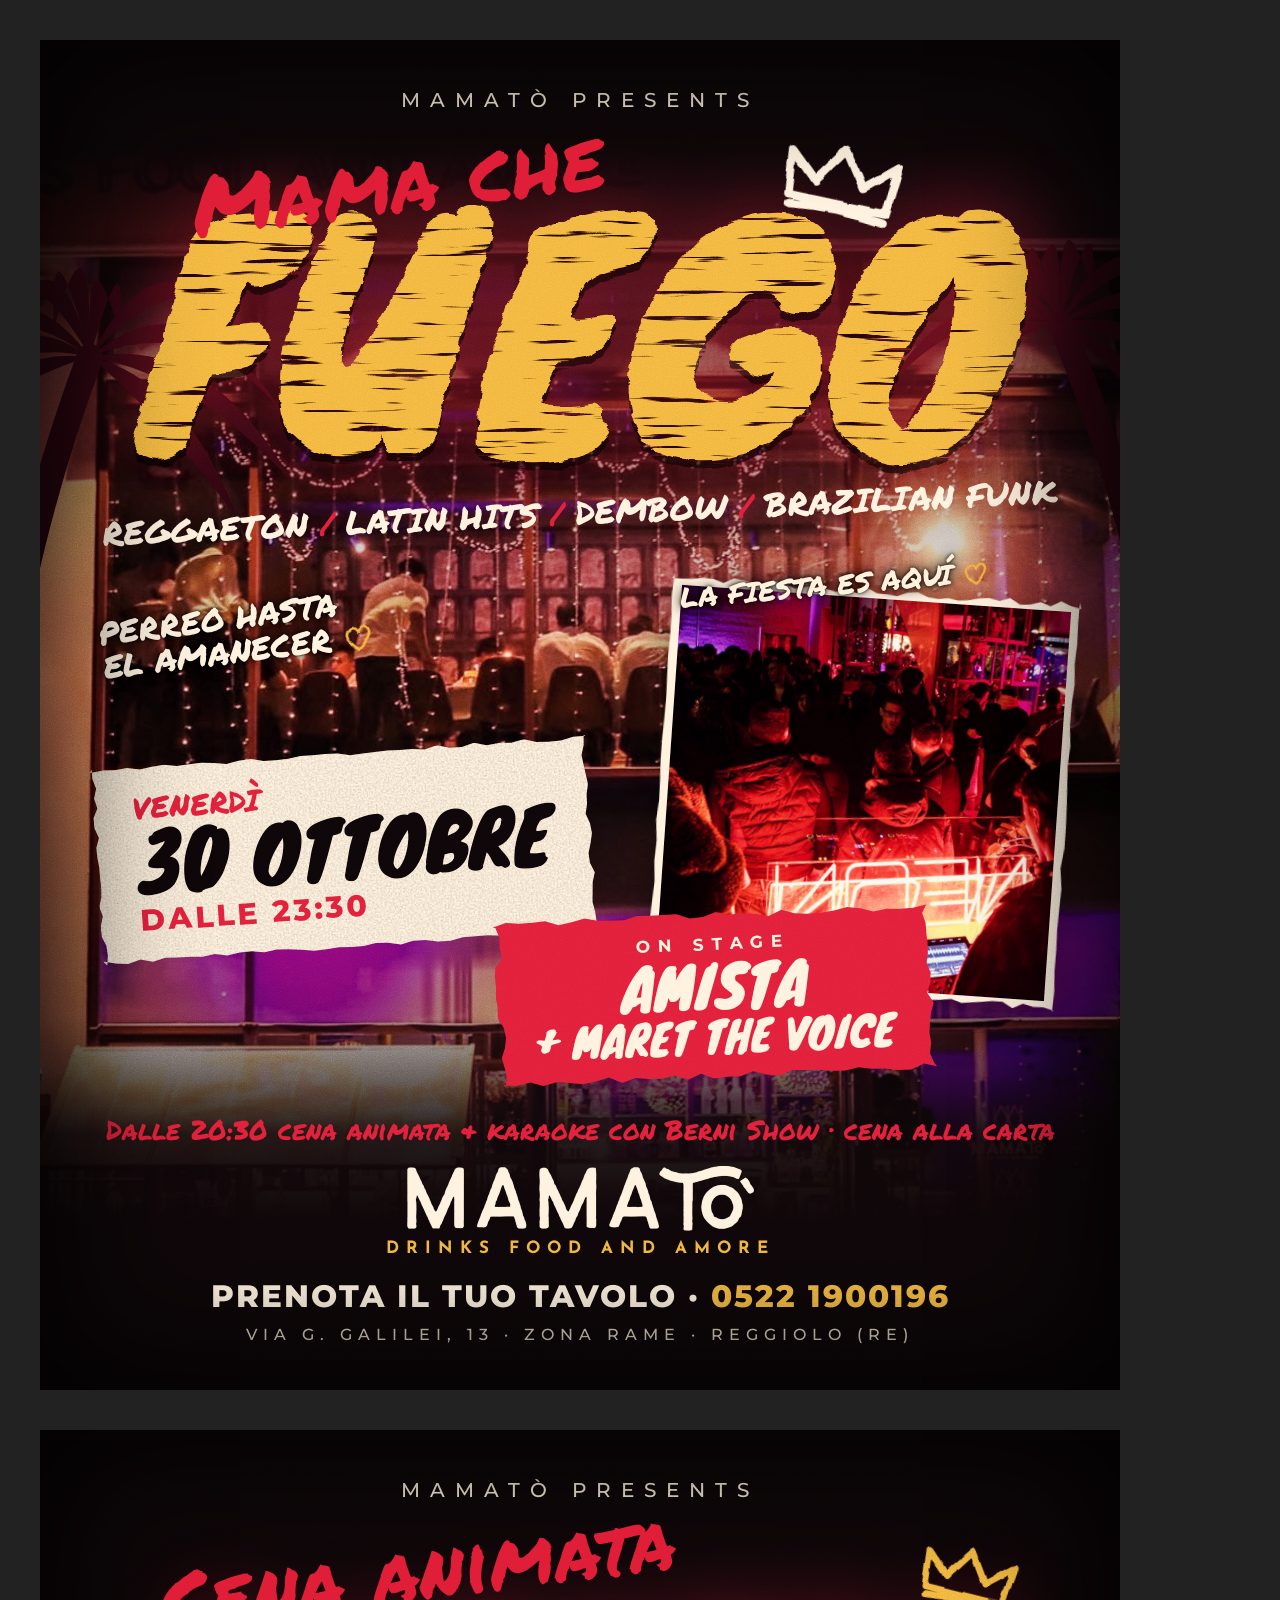
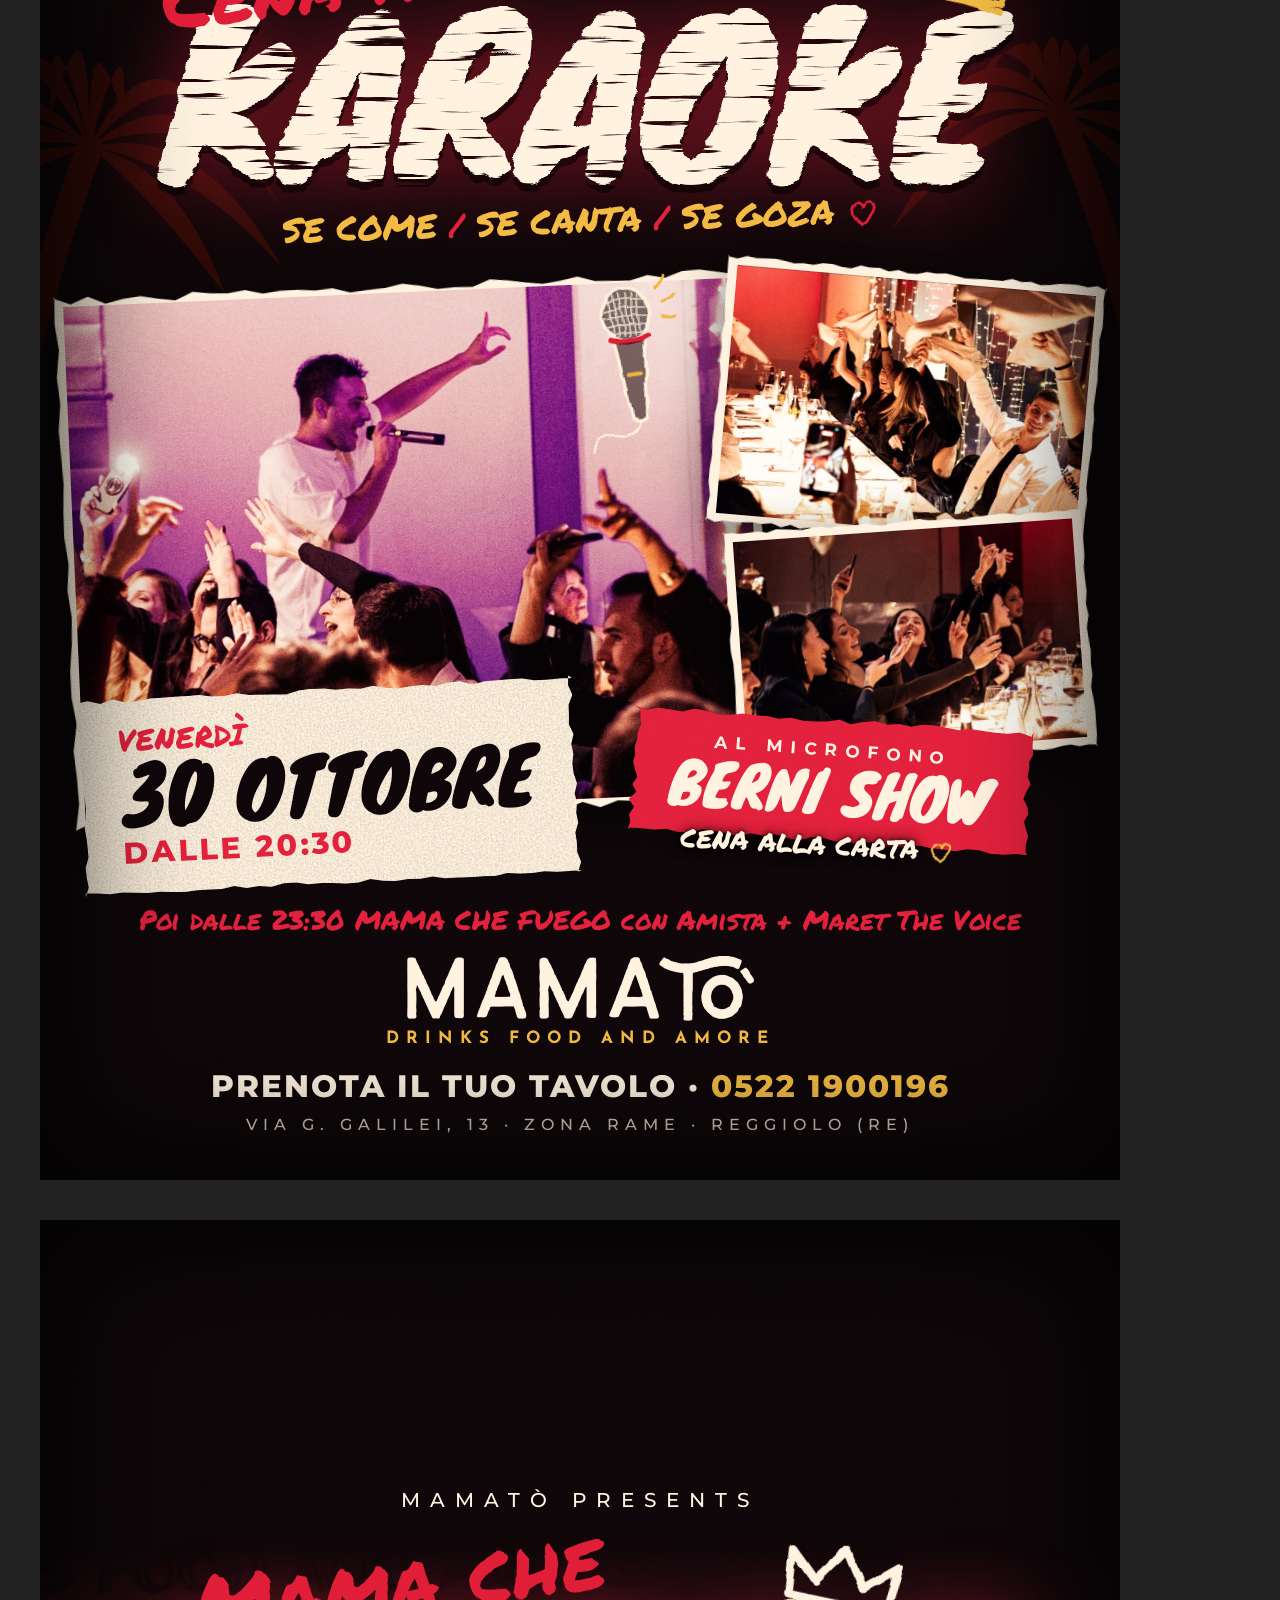
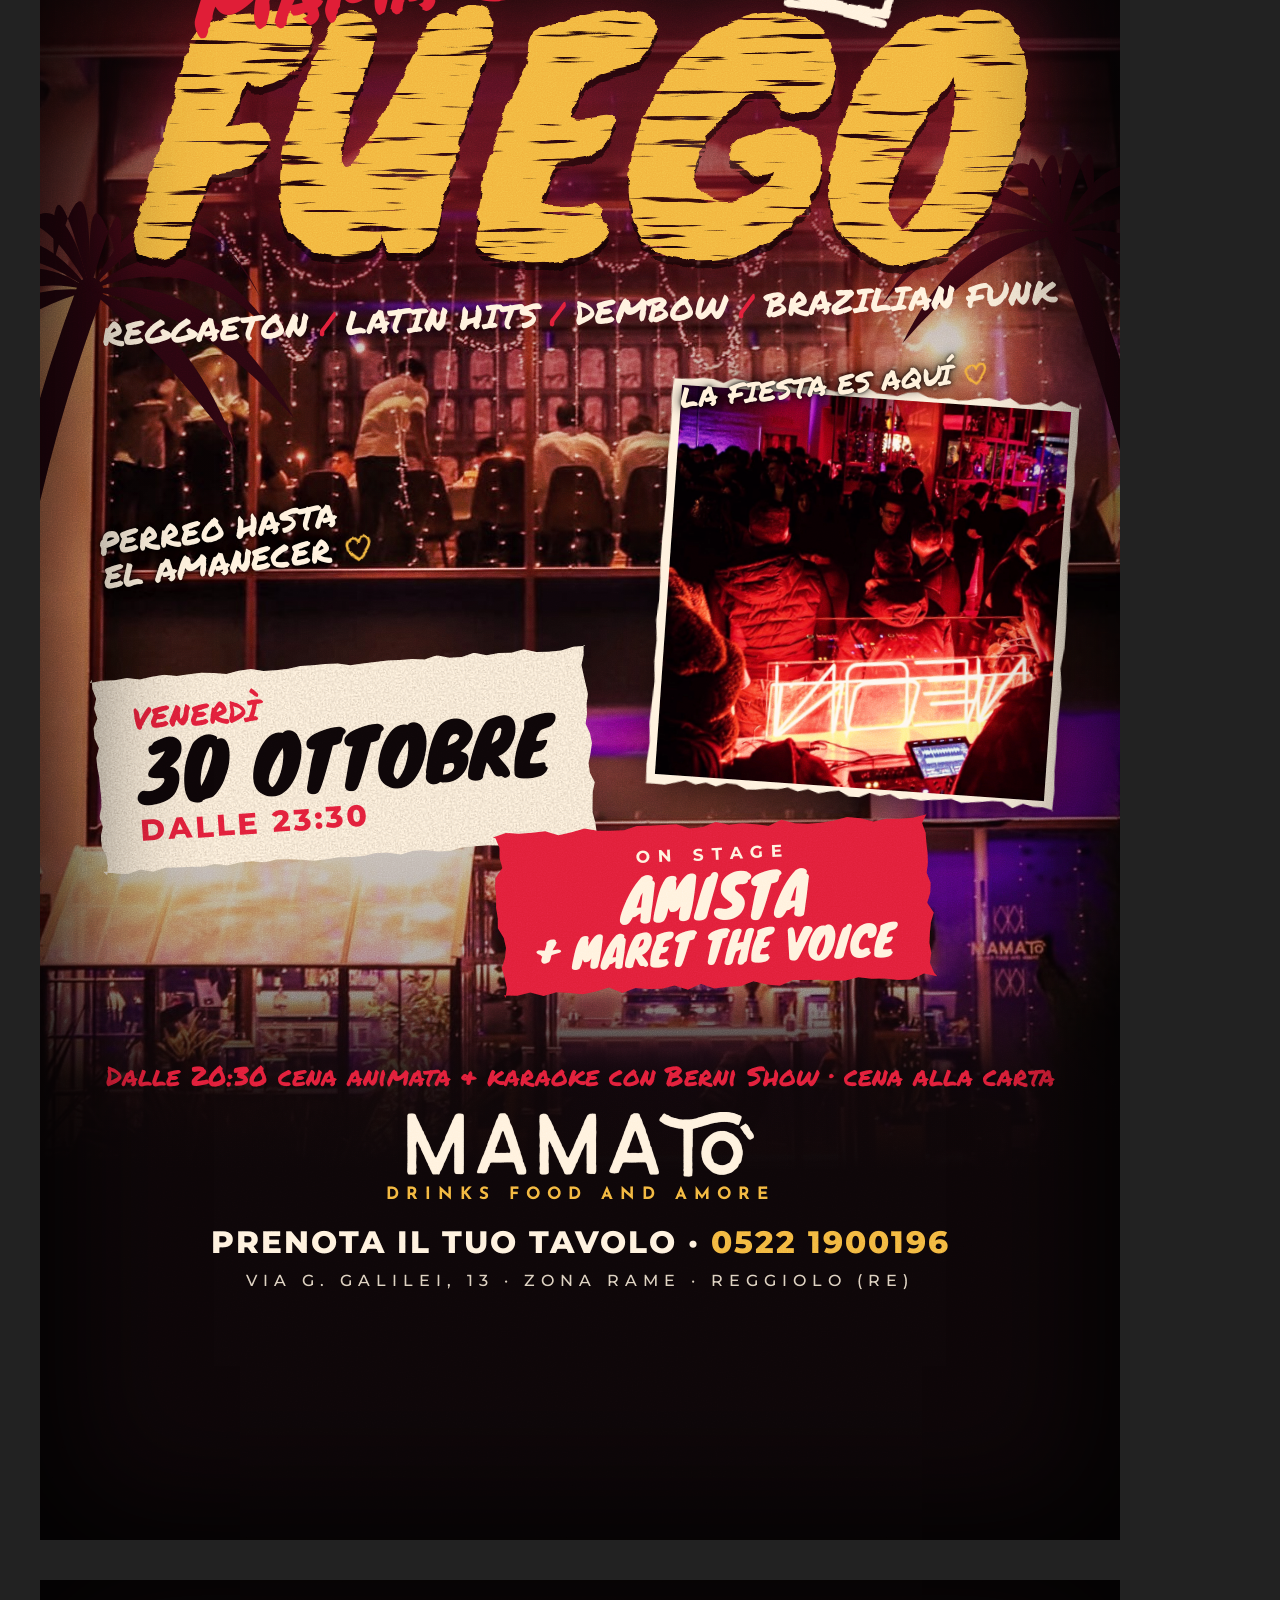
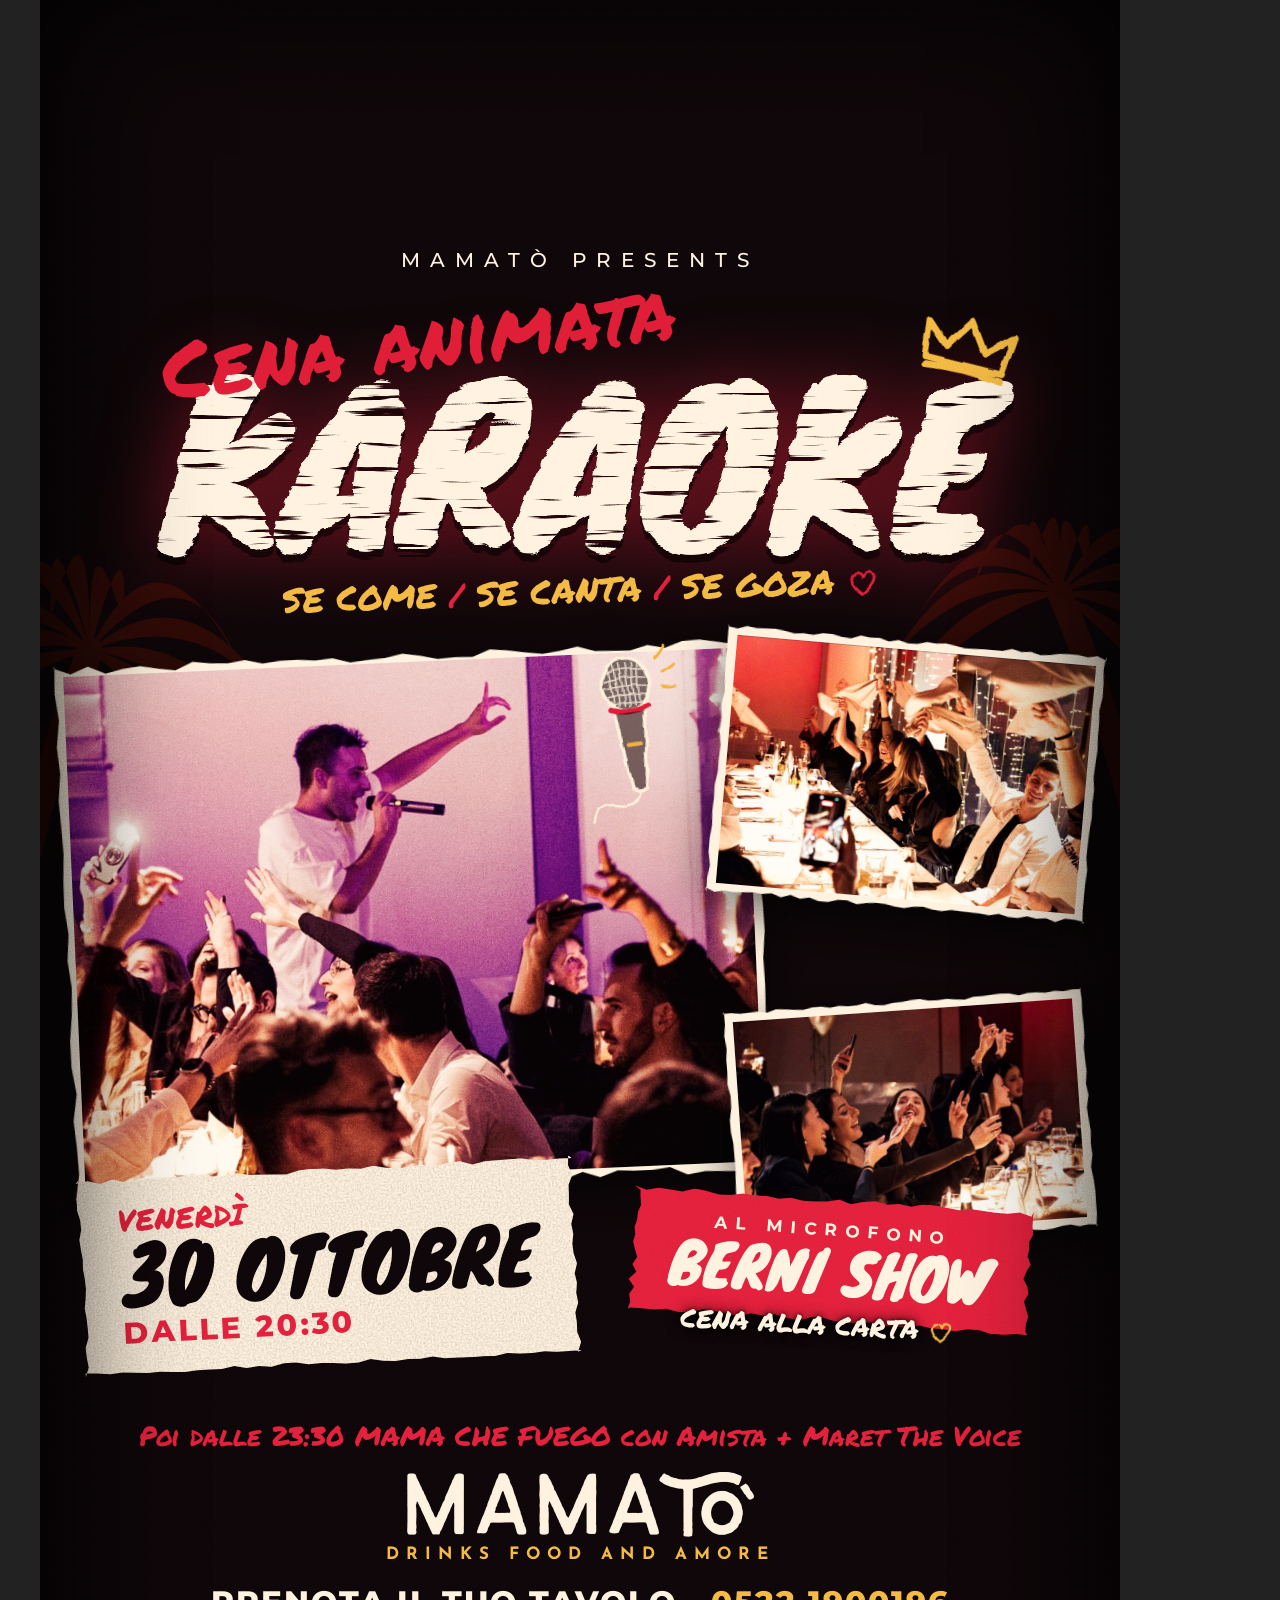
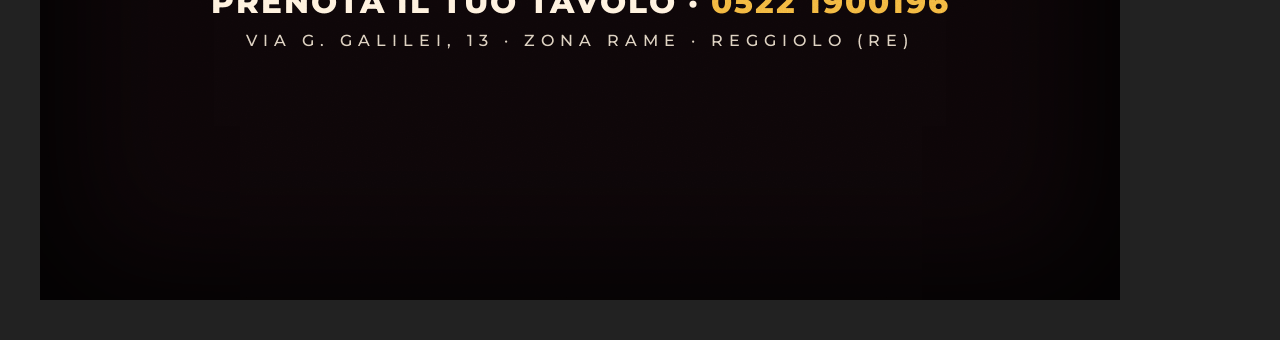
==== commit 04de823b: "Mamatò posters v3: use real venue photos (new facade, karaoke, dinner, DJ floor) Co-Authored-By: Cla" ====
--- a/mamato/posters.html
+++ b/mamato/posters.html
@@ -146,6 +146,12 @@
     ${sub ? `<div style="font-family:Knewave;font-size:42px;line-height:1;text-align:center;white-space:nowrap">${sub}</div>` : ''}</div>`;
 }
 
+// foto del locale come ritaglio strappato (collage)
+function snap(src, x, y, w, rot, extra = '') {
+  return `<div class="abs" style="left:${x}px;top:${y}px;width:${w}px;transform:rotate(${rot}deg);filter:drop-shadow(0 18px 26px rgba(0,0,0,.65));${extra}">
+    <div style="background:var(--crema);padding:10px;${tornClip(1.6, 2.5)}"><img src="${src}" style="width:100%;display:block"></div></div>`;
+}
+
 // ---------- composizione ----------
 function build(id, kind) {
   const el = document.getElementById(id), H = el.offsetHeight, story = H > 1400;
@@ -157,8 +163,6 @@
   if (kind === 'fuego') {
     h += `<img class="abs" src="assets/facciata-fuego.jpg" style="left:-30px;top:${y(-30)}px;width:1140px">`;
     h += `<div class="layer" style="background:linear-gradient(180deg,var(--nero) ${story ? 330 : 110}px,rgba(13,6,8,.25) ${y(470)}px,rgba(13,6,8,0) ${y(640)}px,rgba(13,6,8,.35) ${H - fb - 330}px,rgba(13,6,8,.92) ${H - fb - 210}px,var(--nero) ${H - fb - 120}px)"></div>`;
-    // la foto è di dicembre: si spegne l'albero di Natale a destra dell'ingresso
-    h += `<div class="abs" style="left:840px;top:${y(-30) + 900}px;width:320px;height:380px;background:radial-gradient(closest-side,rgba(13,6,8,.92),rgba(13,6,8,.75) 60%,rgba(13,6,8,0))"></div>`;
     h += palms(H, '#2a0610');
     h += `<div class="abs tracked" style="left:0;right:0;top:${y(48)}px">Mamatò presents</div>`;
     h += `<div class="abs hand" style="left:150px;top:${y(96)}px;font-size:84px;color:var(--rosso);transform:rotate(-7deg);text-transform:none;z-index:2">Mama che</div>`;
@@ -167,10 +171,11 @@
     h += `<div class="abs" style="left:742px;top:${y(105)}px;transform:rotate(12deg)">${crown(120, 'var(--crema)')}</div>`;
     h += `<div class="abs hand" style="left:0;right:0;top:${y(455)}px;text-align:center;font-size:33px;transform:rotate(-2.5deg);color:var(--crema)">
       Reggaeton <span style="color:var(--rosso)">/</span> Latin hits <span style="color:var(--rosso)">/</span> Dembow <span style="color:var(--rosso)">/</span> Brazilian funk</div>`;
-    h += `<div class="abs hand note" style="left:56px;top:${y(560)}px;transform:rotate(-8deg)">La fiesta<br>es aquí ${heart(30, 'var(--senape)')}</div>`;
-    h += `<div class="abs hand note" style="right:56px;top:${y(528)}px;text-align:right;transform:rotate(7deg)">Perreo<br>hasta el<br>amanecer ${heart(30, 'var(--senape)')}</div>`;
+    h += `<div class="abs hand note" style="left:60px;top:${y(560)}px;transform:rotate(-7deg)">Perreo hasta<br>el amanecer ${heart(30, 'var(--senape)')}</div>`;
+    h += snap('assets/pista-dj.jpg', 618, y(548), 410, 4);
+    h += `<div class="abs hand note" style="left:640px;top:${y(530)}px;transform:rotate(-5deg);font-size:28px;z-index:3">la fiesta es aquí ${heart(26, 'var(--senape)')}</div>`;
     h += dateCard(56, y(712), -4, '23:30');
-    h += tape(470, y(842), 3.5, 'On stage', 'AMISTA', '+ MARET THE VOICE');
+    h += tape(456, y(872), -2.5, 'On stage', 'AMISTA', '+ MARET THE VOICE');
     h += footer(fb, `Dalle 20:30 cena animata &amp; karaoke con Berni Show · cena alla carta`);
   } else {
     h += palms(H, '#2a0a06');
@@ -181,15 +186,14 @@
     h += `<div class="abs" style="left:880px;top:${y(118)}px;transform:rotate(14deg)">${crown(96, 'var(--senape)')}</div>`;
     h += `<div class="abs hand" style="left:0;right:0;top:${y(372)}px;text-align:center;font-size:34px;transform:rotate(-2deg);color:var(--senape)">
       Se come <span style="color:var(--rosso)">/</span> se canta <span style="color:var(--rosso)">/</span> se goza ${heart(30)}</div>`;
-    // la sala del Mamatò, come ritaglio di carta strappata
-    h += `<div class="abs" style="left:-20px;top:${y(440)}px;width:1120px;transform:rotate(-1.5deg);filter:drop-shadow(0 20px 30px rgba(0,0,0,.6))">
-      <div style="${tornClip(2.5, 2)}"><img src="assets/sala-cena.jpg" style="width:100%;display:block;filter:brightness(1.18) saturate(1.1)"></div></div>`;
-    h += `<div class="abs" style="left:0;right:0;top:${y(440)}px;height:660px;background:linear-gradient(180deg,rgba(13,6,8,0) 55%,rgba(13,6,8,.7))"></div>`;
-    h += `<div class="abs" style="left:800px;top:${y(470)}px;transform:rotate(14deg)">${micDoodle(150)}</div>`;
-    h += `<div class="abs hand" style="left:600px;top:${y(470)}px;font-size:30px;transform:rotate(-6deg);color:var(--crema);text-shadow:0 2px 12px #000">Prima del<br>perreo ${heart(28)}</div>`;
-    h += dateCard(56, y(745), -3, '20:30');
-    h += tape(560, y(875), 4, 'Al microfono', 'BERNI SHOW', '');
-    h += `<div class="abs hand" style="left:596px;top:${y(1000)}px;font-size:28px;color:var(--crema);transform:rotate(4deg)">cena alla carta ${heart(26, 'var(--senape)')}</div>`;
+    // foto vere: il karaoke in sala e la cena che diventa festa
+    h += snap('assets/karaoke-cantante.jpg', 24, y(452), 700, -2.5);
+    h += snap('assets/cena-tovaglioli.jpg', 676, y(440), 380, 5);
+    h += snap('assets/cena-ragazze.jpg', 690, y(690), 360, -4);
+    h += `<div class="abs" style="left:560px;top:${y(452)}px;transform:rotate(-8deg);z-index:2">${micDoodle(64)}</div>`;
+    h += dateCard(40, y(858), -3, '20:30');
+    h += tape(590, y(888), 4, 'Al microfono', 'BERNI SHOW', '');
+    h += `<div class="abs hand note" style="left:640px;top:${y(1000)}px;font-size:26px;transform:rotate(3deg)">cena alla carta ${heart(24, 'var(--senape)')}</div>`;
     h += footer(fb, `Poi dalle 23:30 MAMA CHE FUEGO con Amista + Maret The Voice`);
   }
   h += vignette + grain(H);
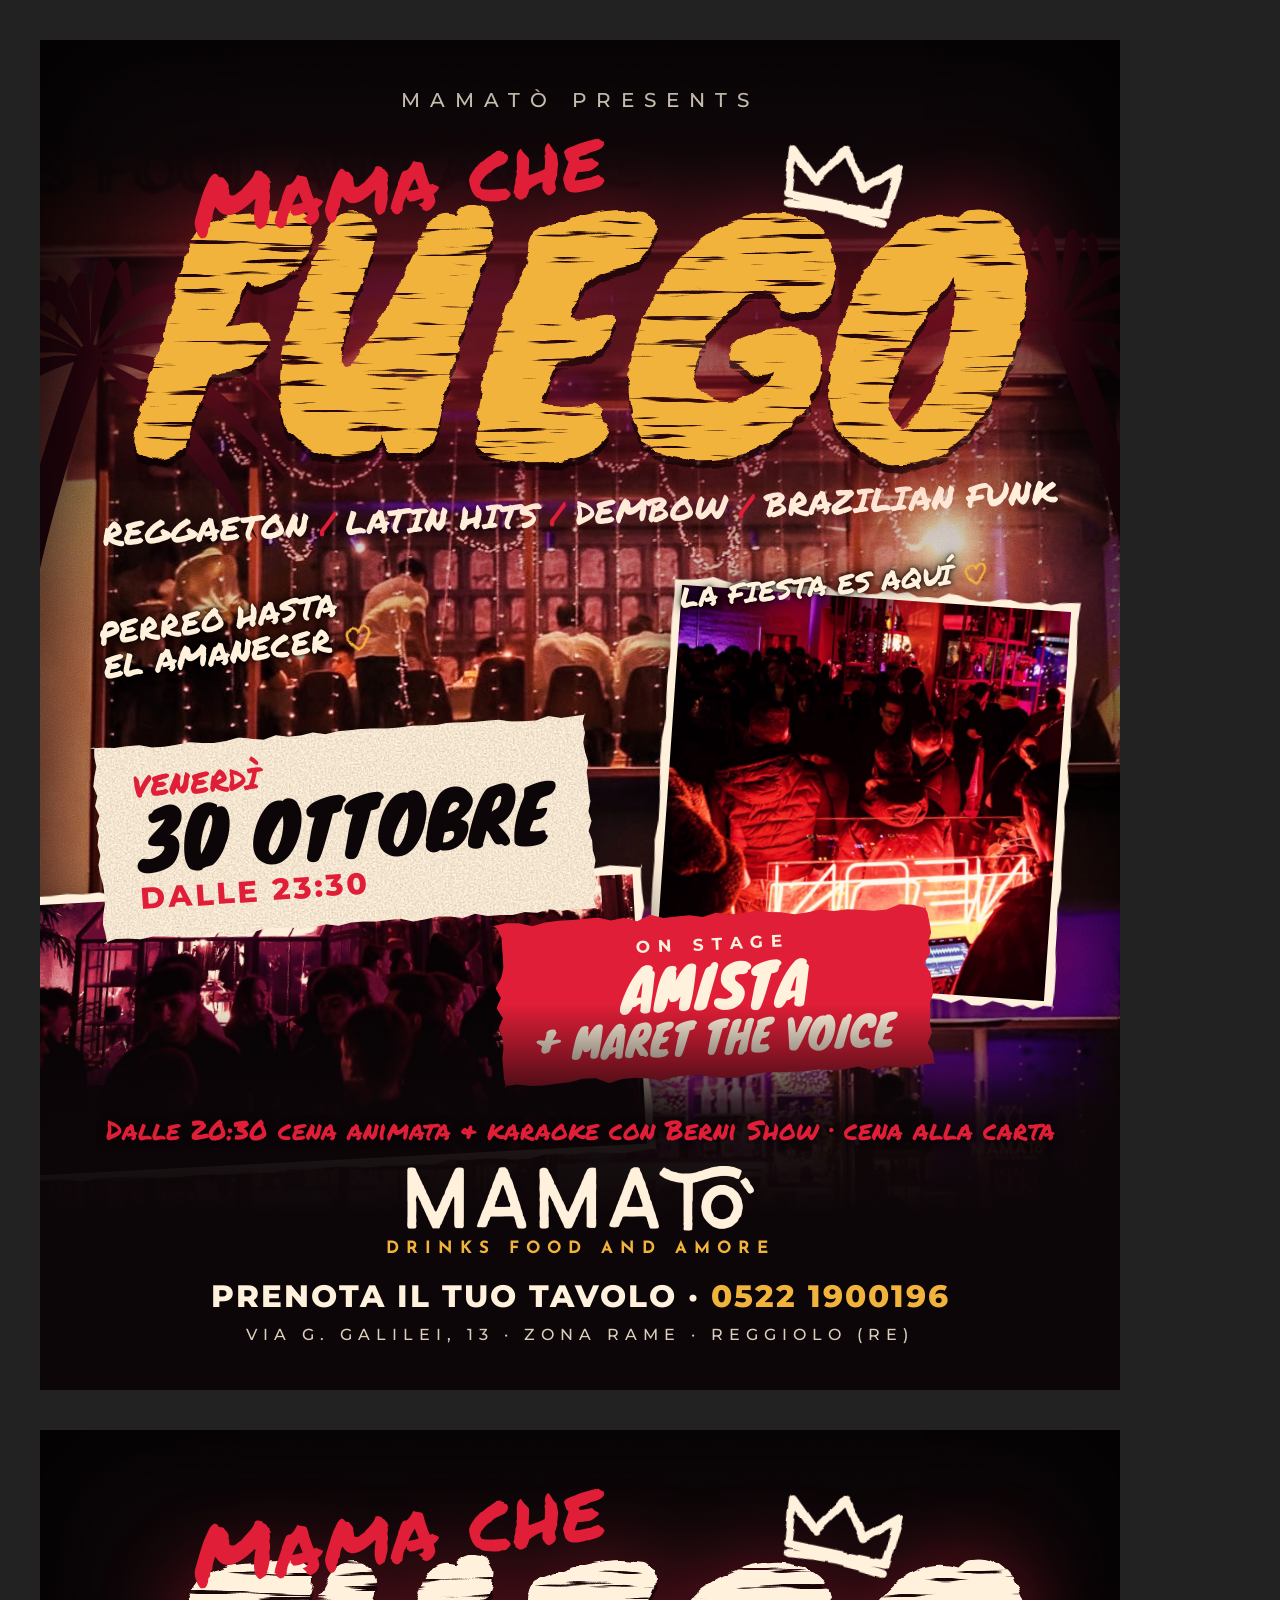
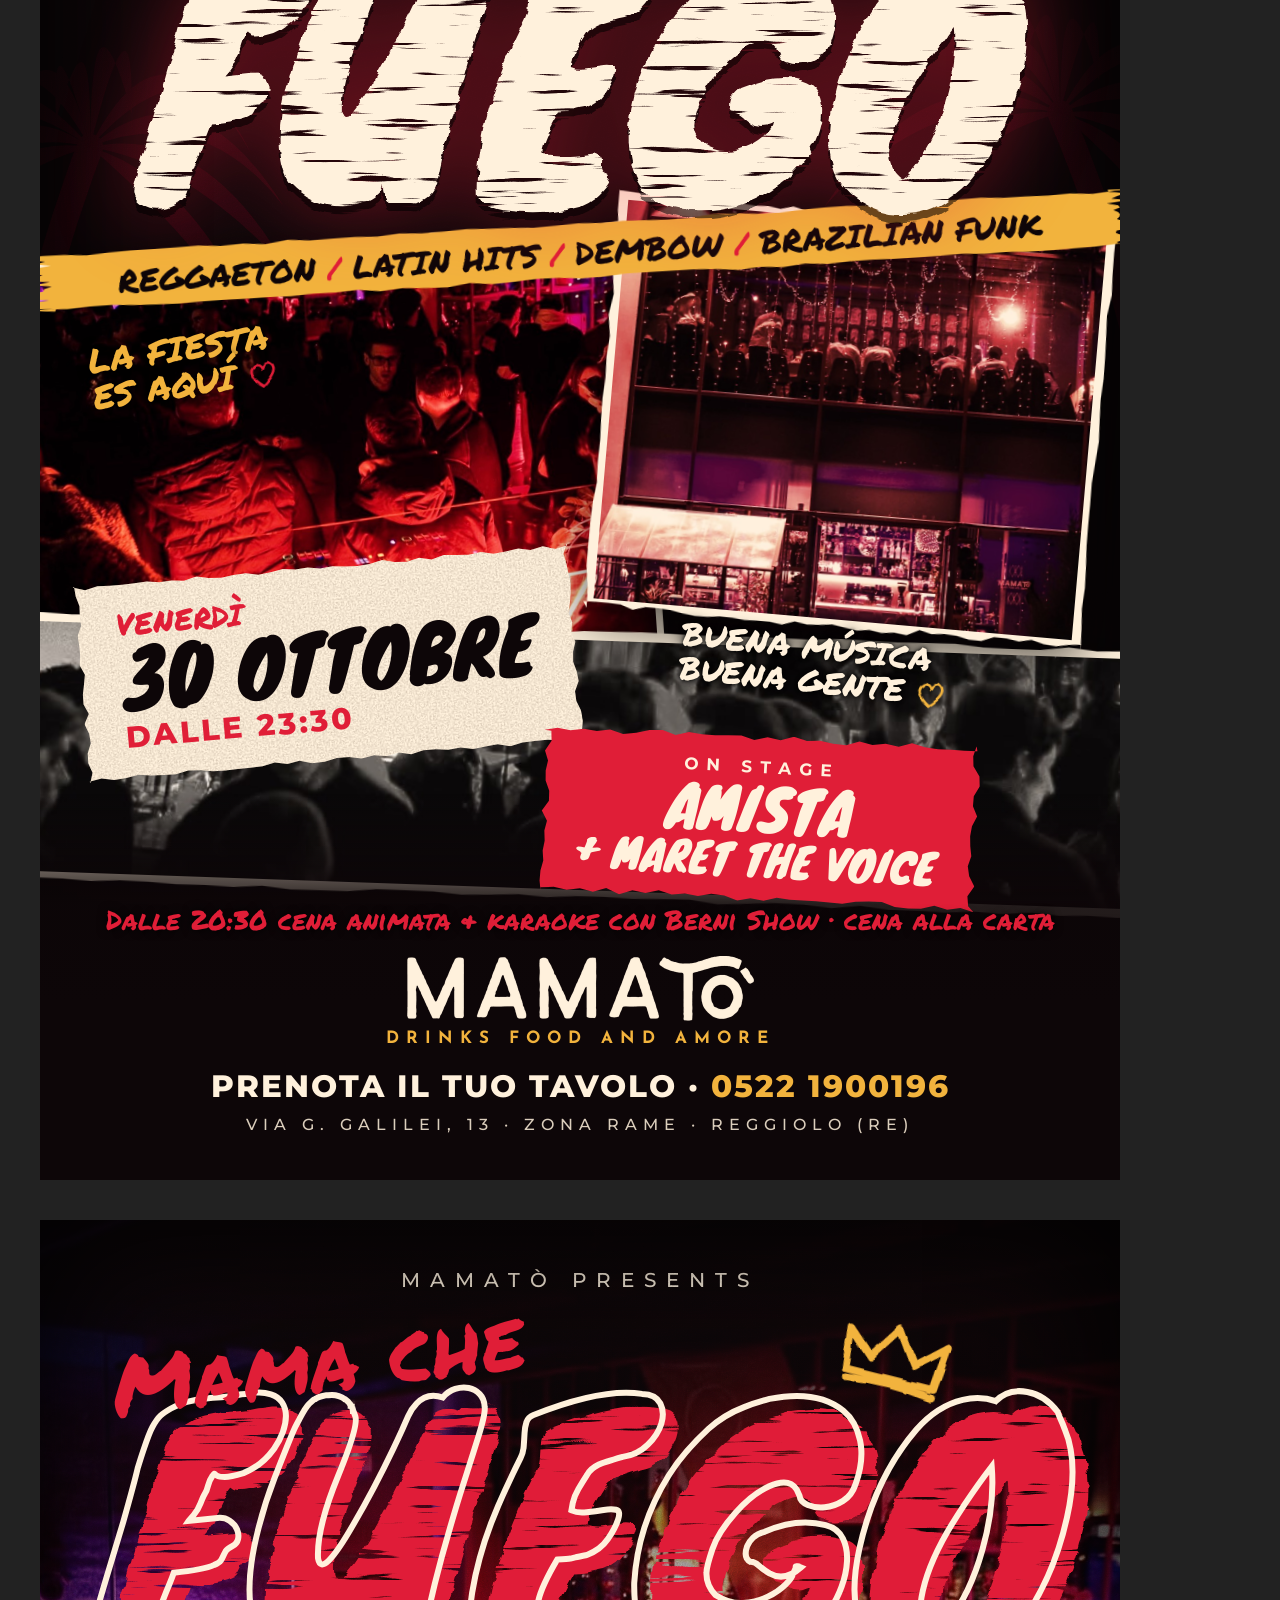
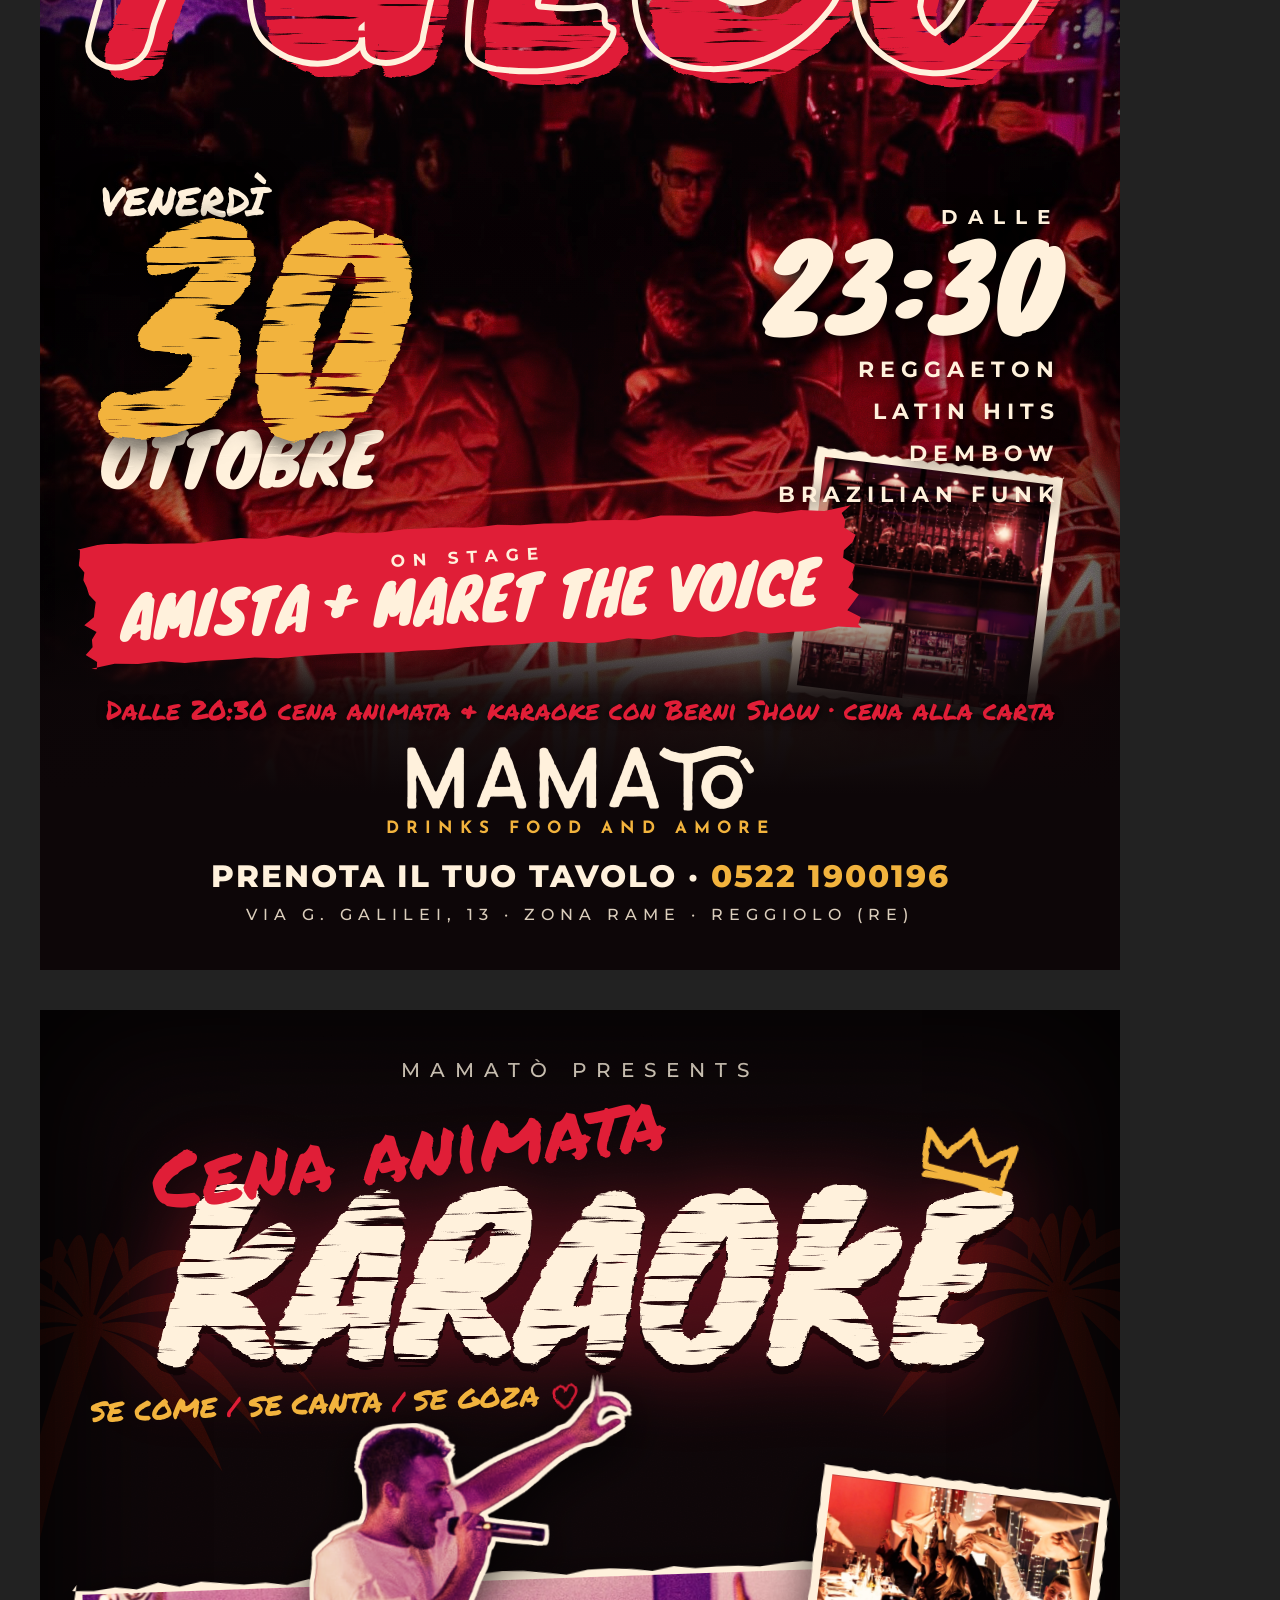
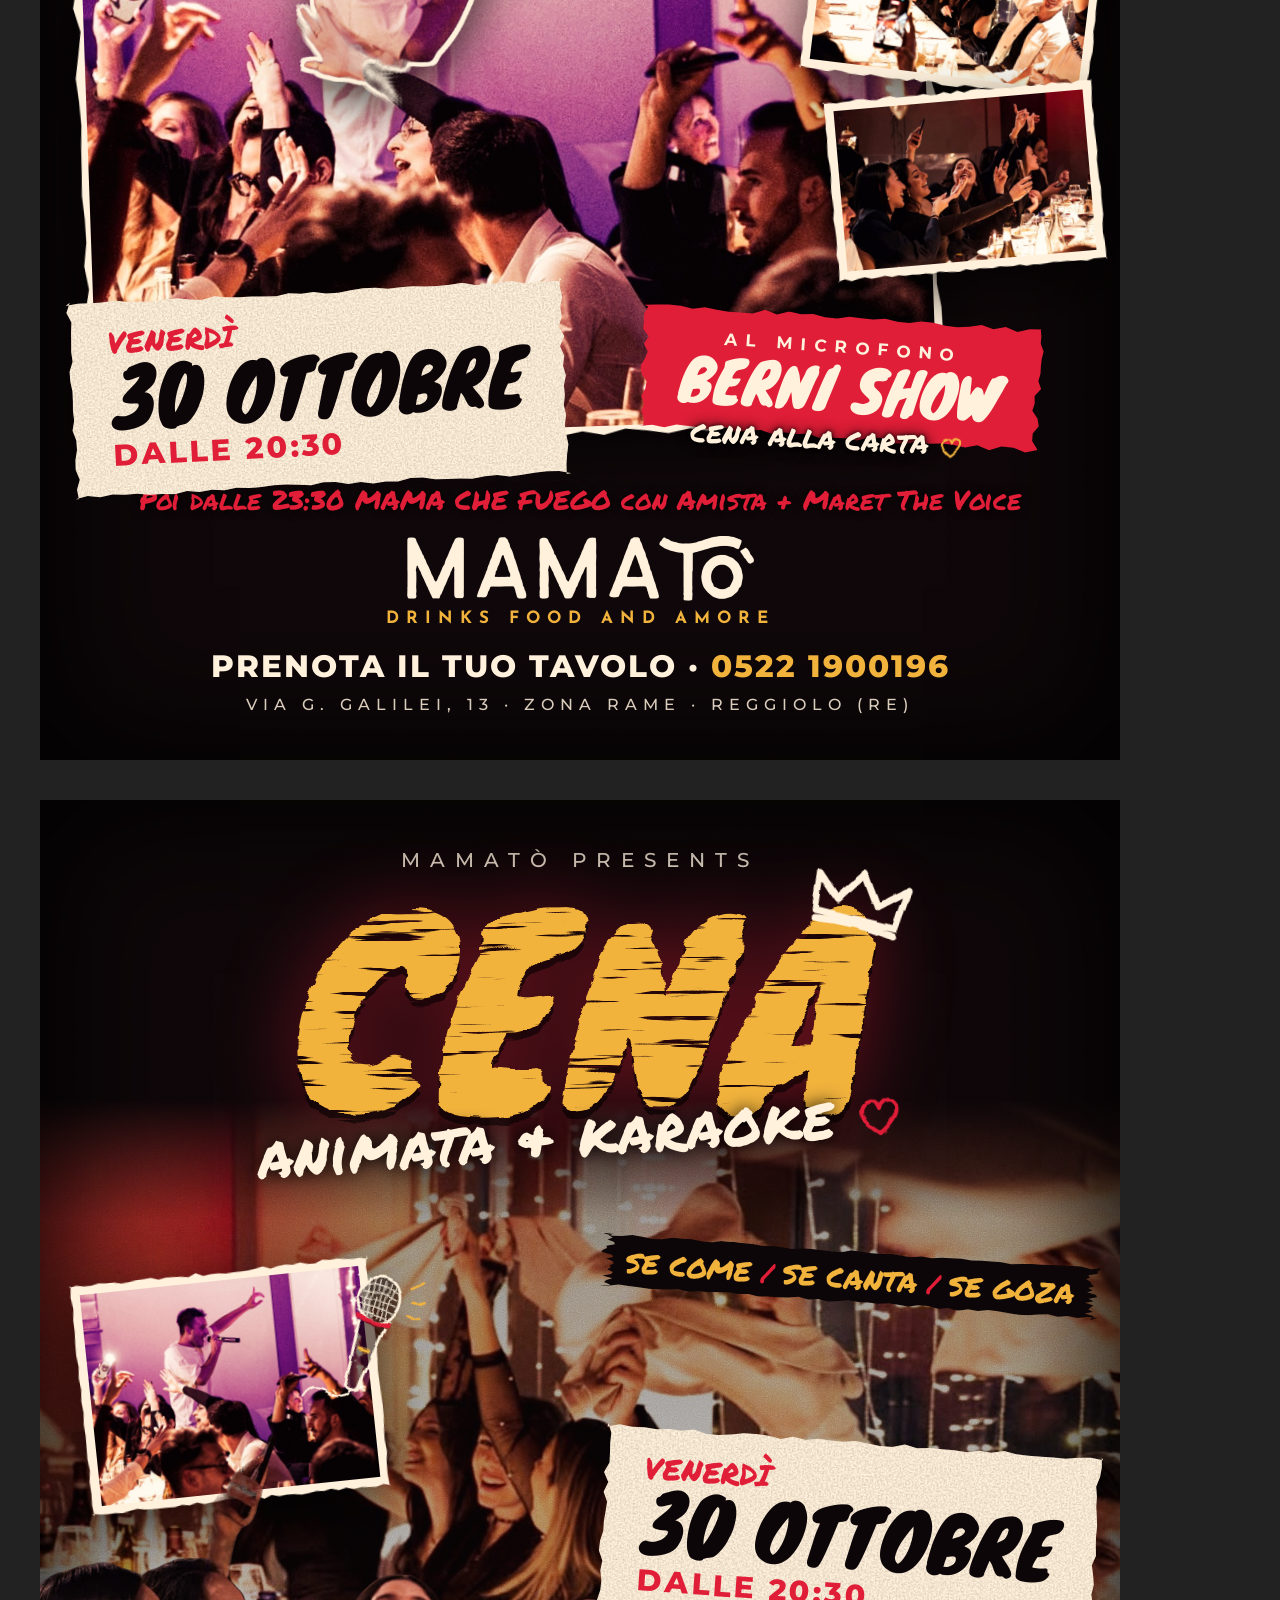
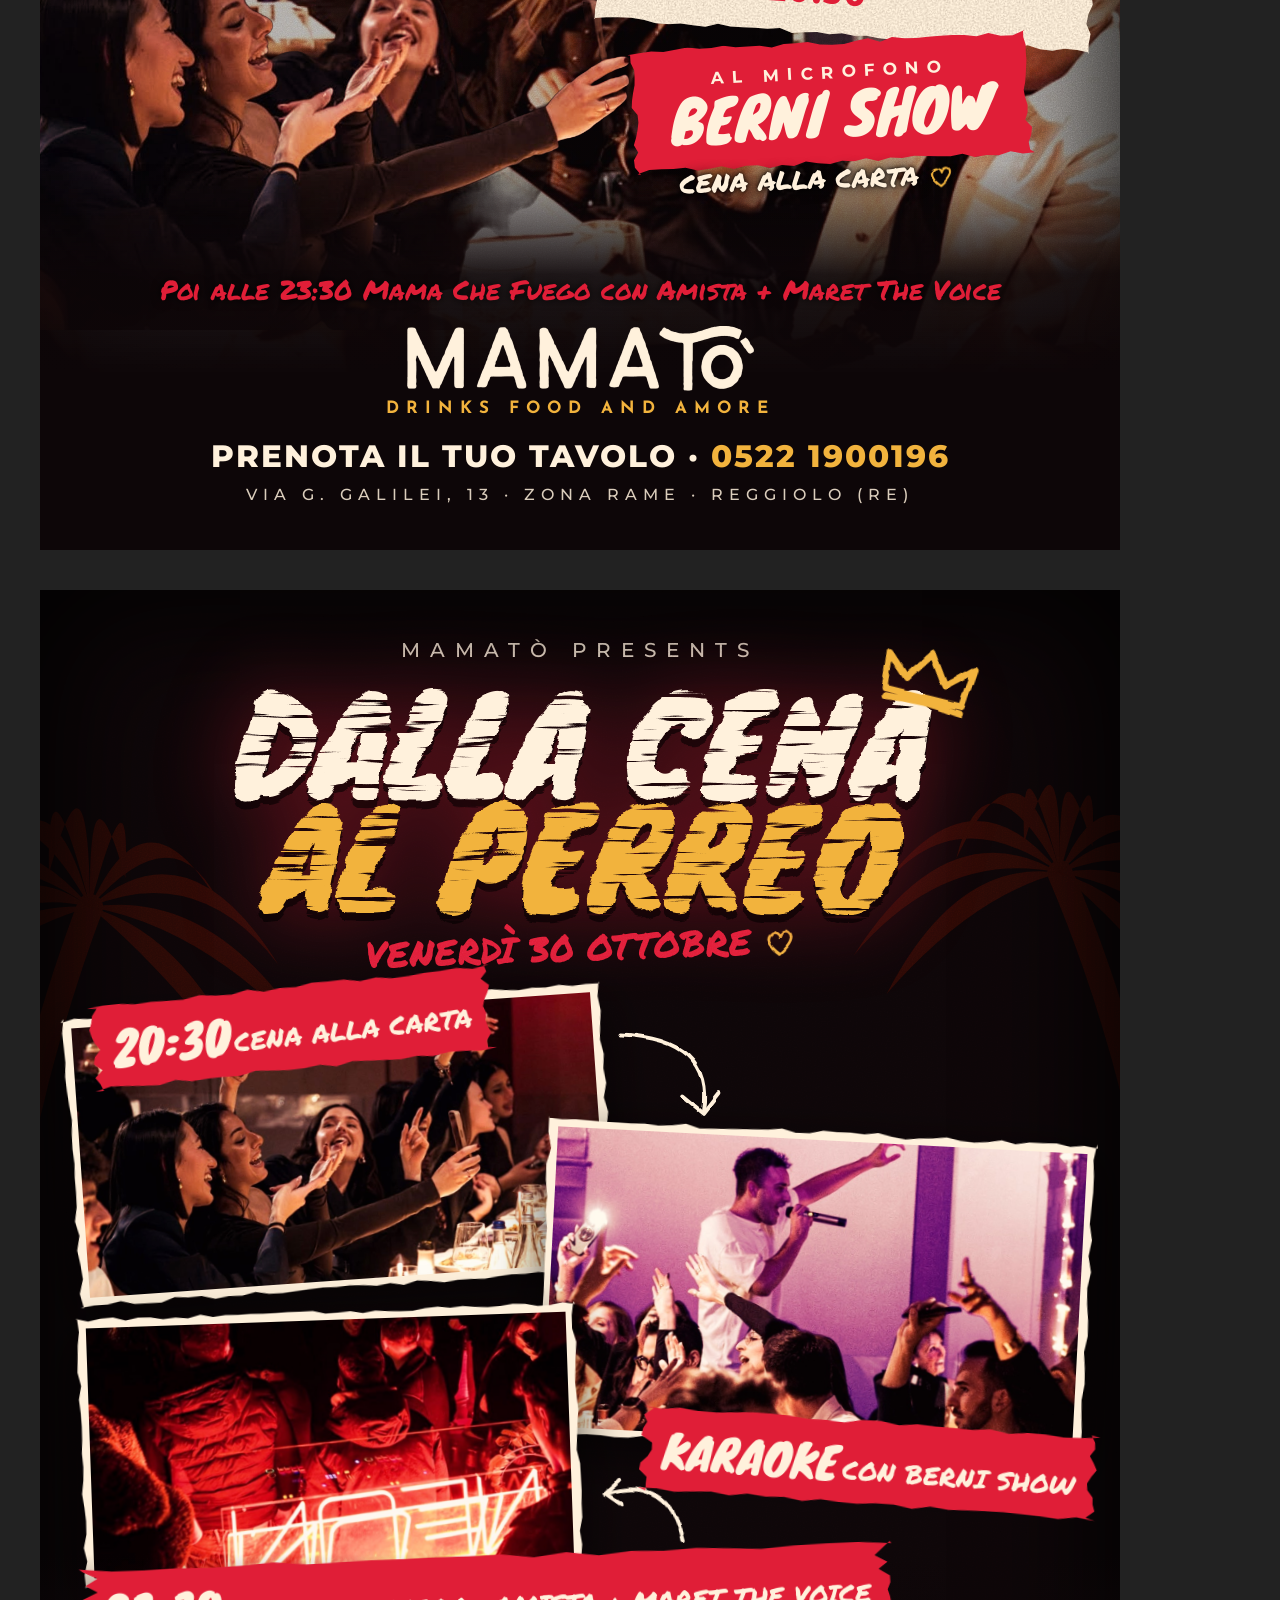
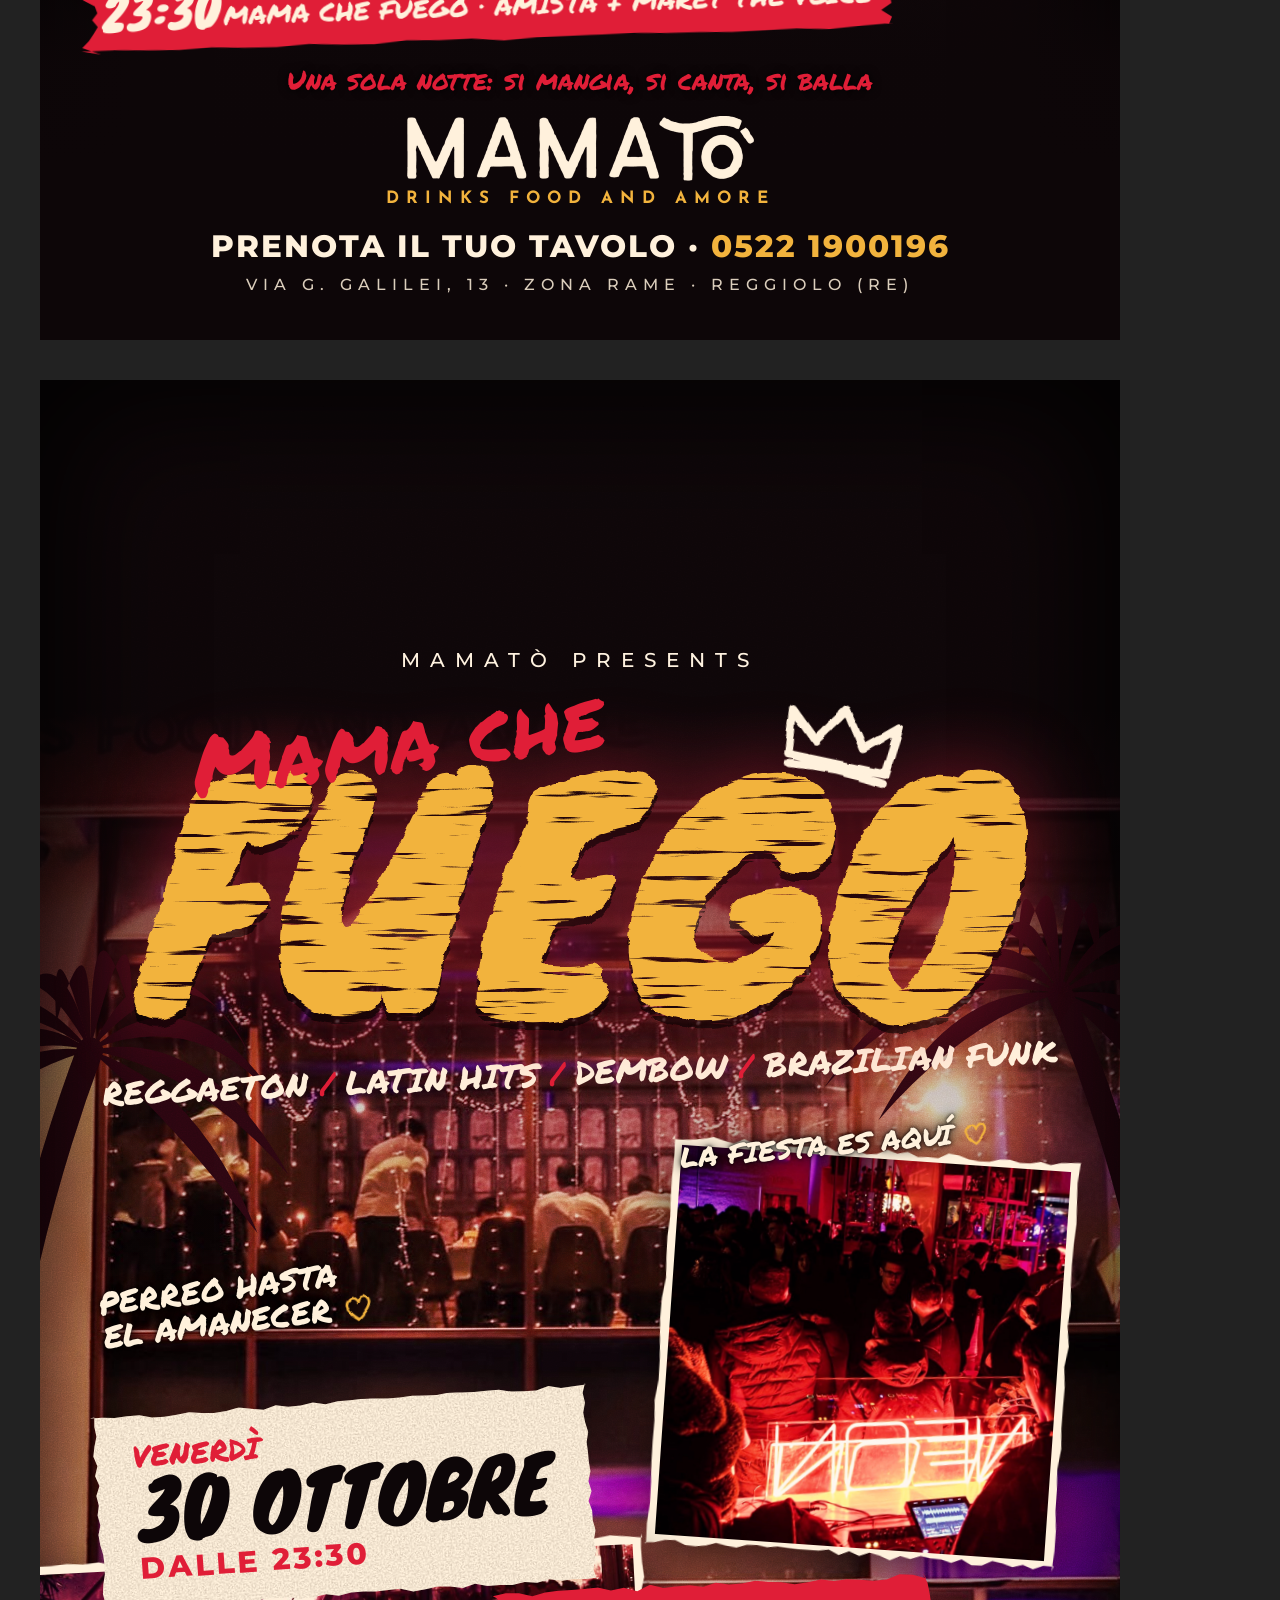
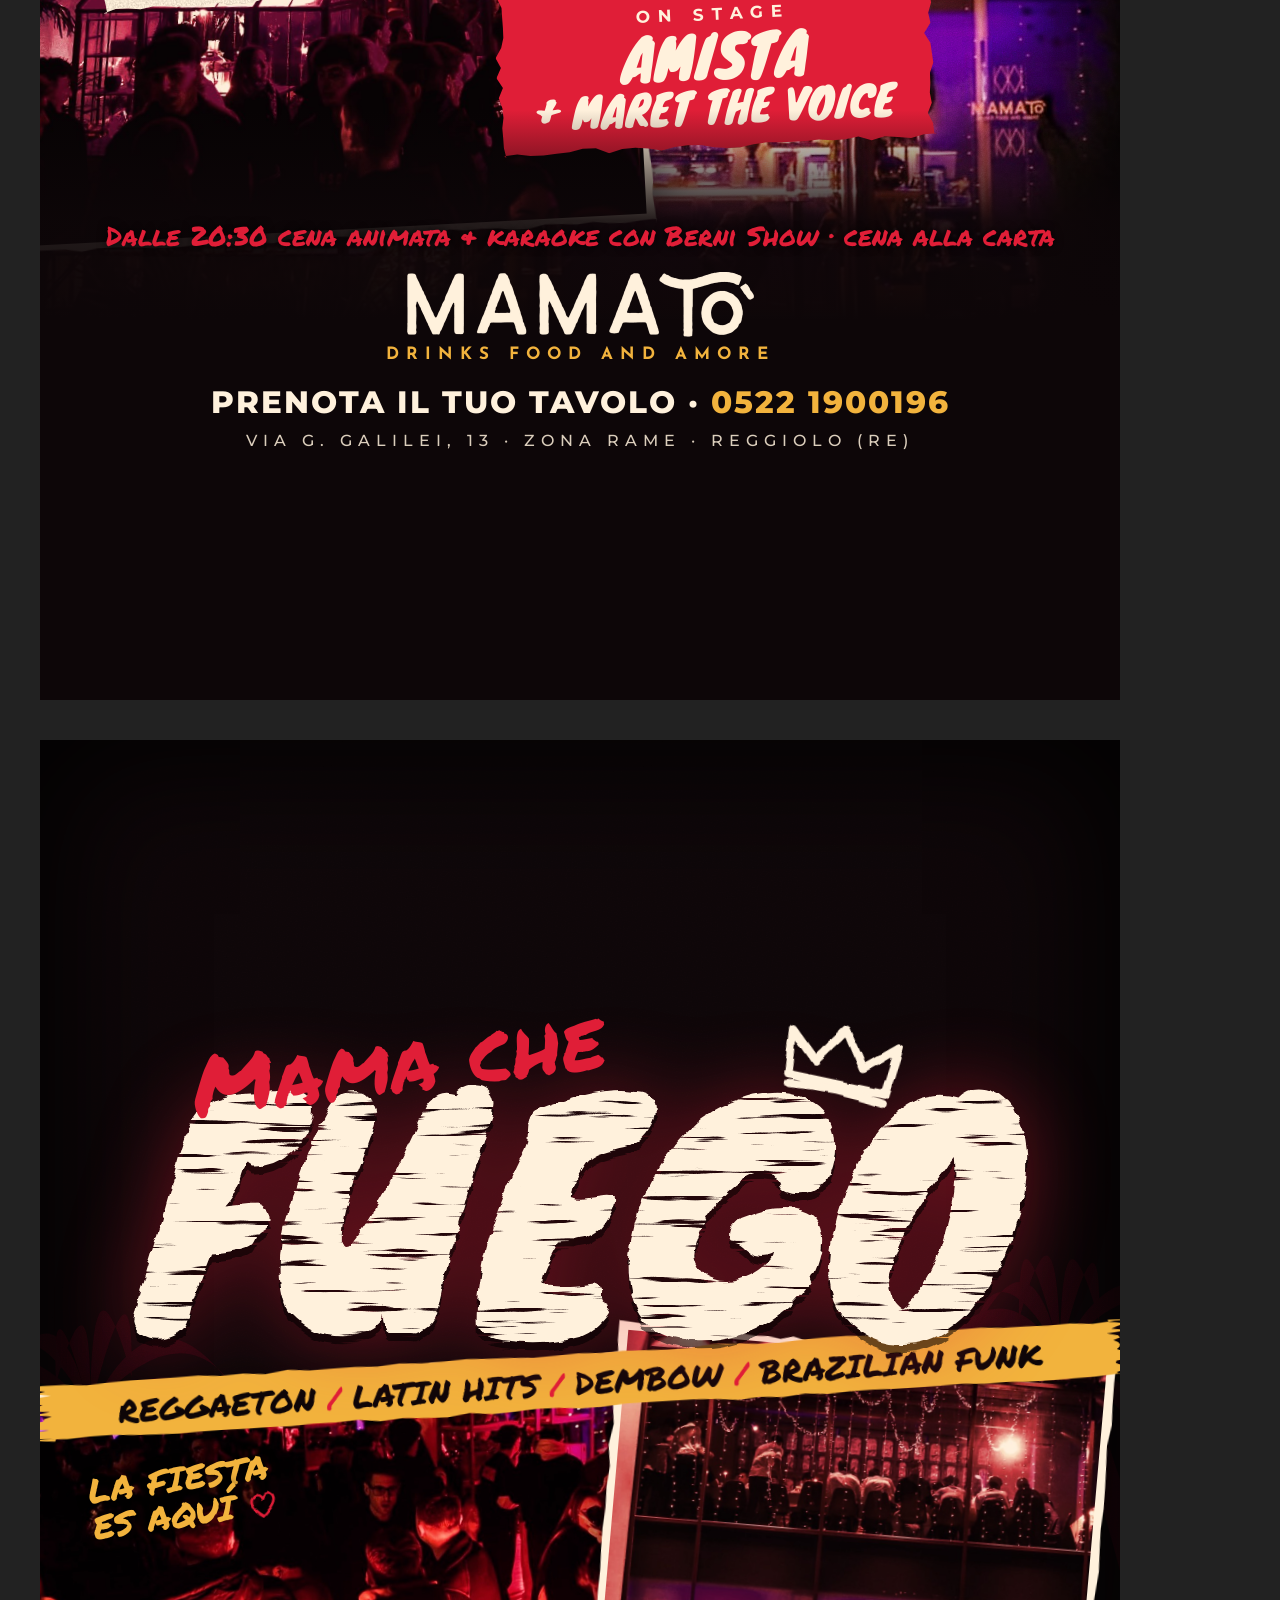
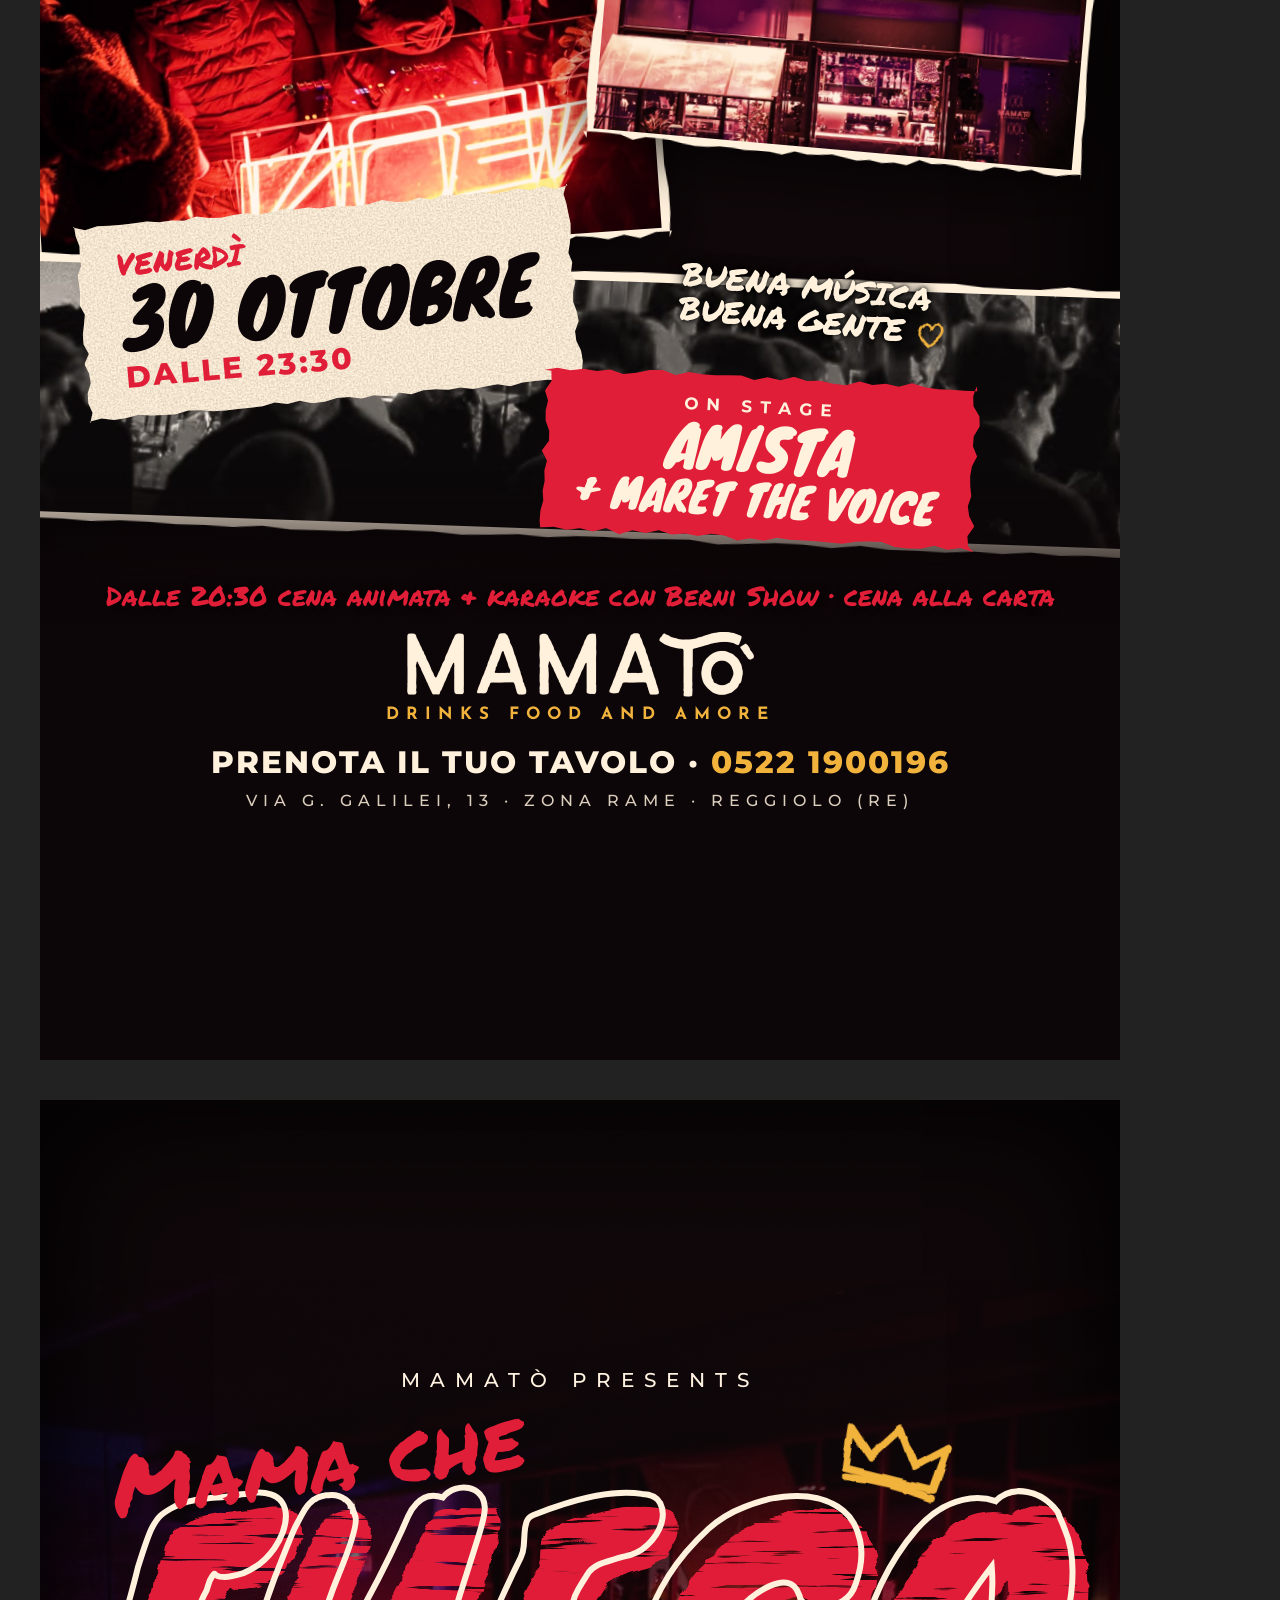
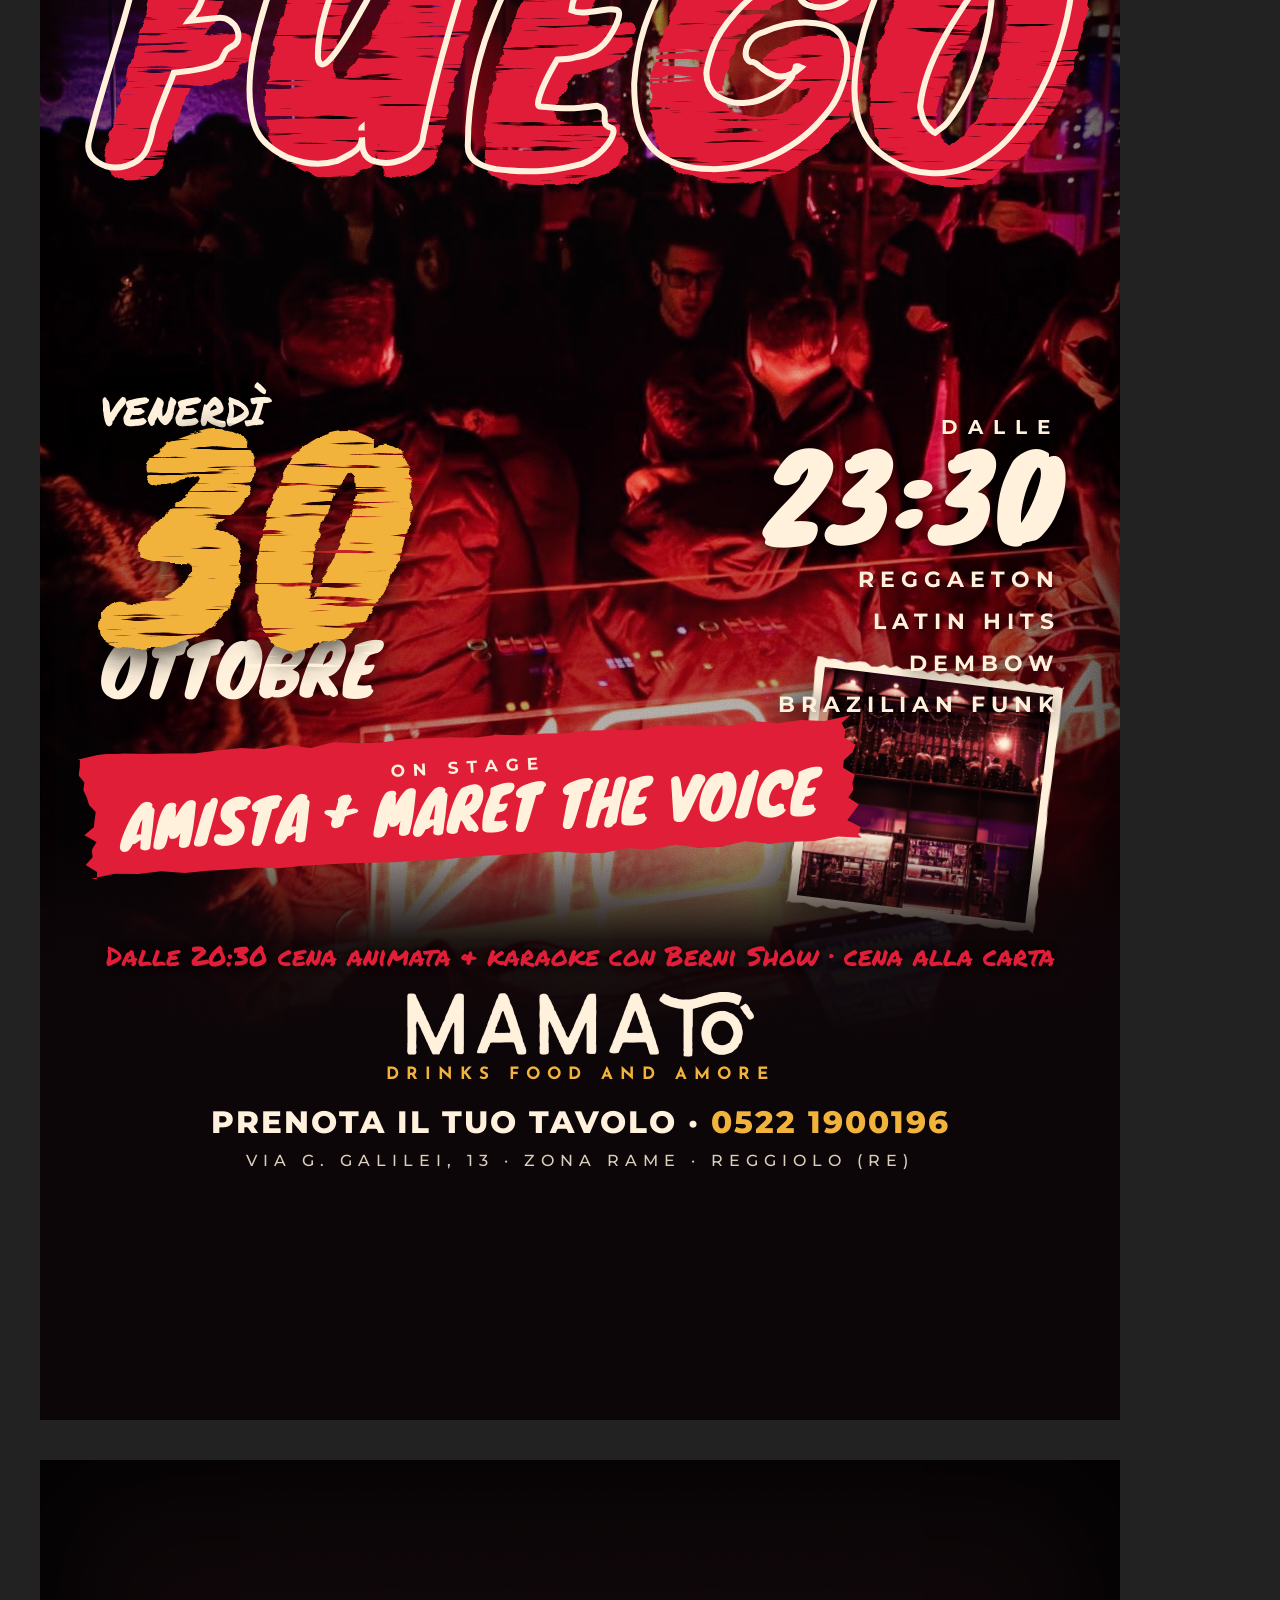
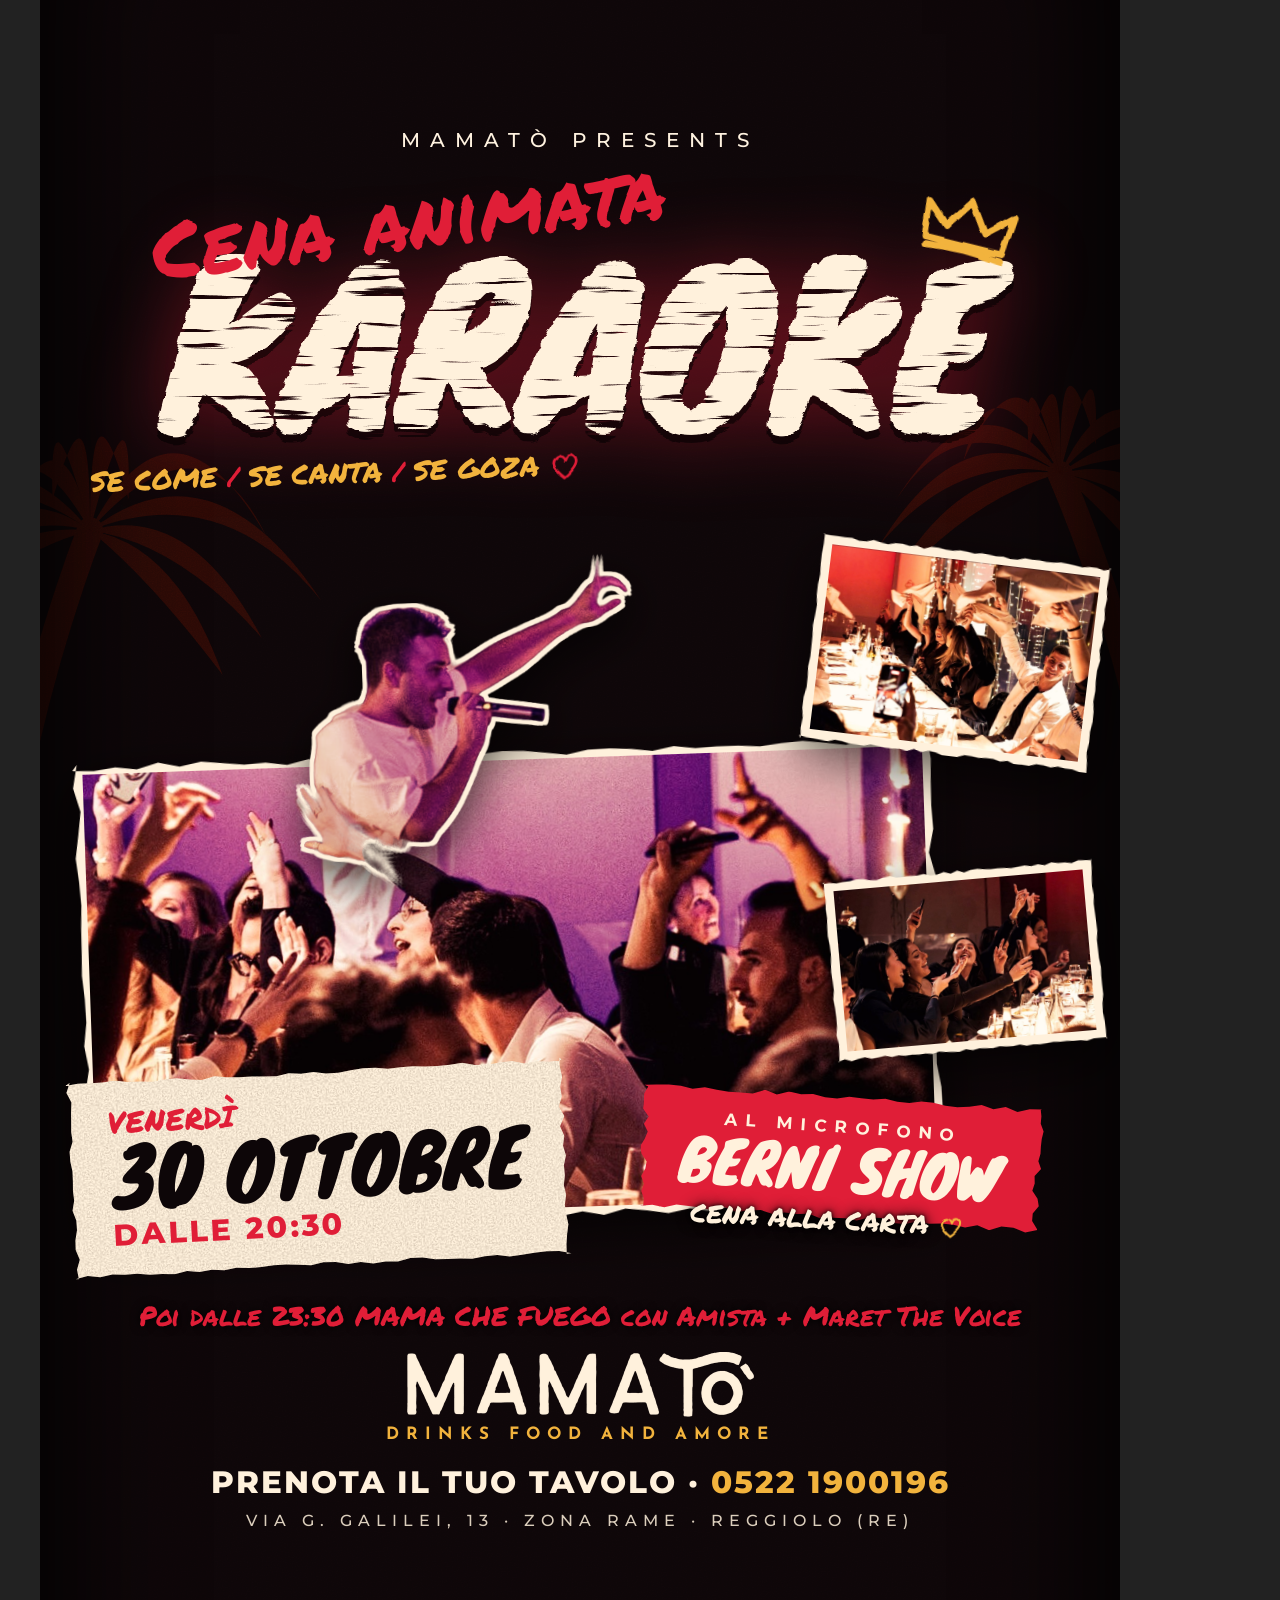
==== commit f0e002b8: "Mamatò: 6 poster designs (3 latin night, 3 dinner/karaoke) with venue photos, cutouts and collage Co" ====
--- a/mamato/posters.html
+++ b/mamato/posters.html
@@ -12,7 +12,6 @@
   --magenta:#FF2E88;  /* neon della serra */
   --senape:#F2B33D;   /* oro del logo */
   --crema:#FFF1DC;    /* carta, titoli */
-  --brace:#FF6A2B;    /* luci calde */
 }
 *{box-sizing:border-box;margin:0;padding:0}
 body{background:#222;display:flex;flex-wrap:wrap;gap:40px;padding:40px;align-items:flex-start}
@@ -24,12 +23,10 @@
 
 .tracked{font-weight:500;letter-spacing:10px;text-transform:uppercase;font-size:20px;text-align:center}
 .hand{font-family:'Permanent Marker';color:var(--rosso);line-height:1.05;text-transform:uppercase}
+.note{font-size:32px;color:var(--crema);text-shadow:0 0 14px #000,0 0 4px #000}
 .brush{font-family:'Knewave';line-height:.9;white-space:nowrap;filter:url(#brush)}
 .title-shadow{filter:drop-shadow(0 8px 0 rgba(0,0,0,.55)) drop-shadow(0 0 40px rgba(224,30,55,.45))}
-
 .paper{background:var(--crema);color:var(--nero);box-shadow:0 18px 30px rgba(0,0,0,.55)}
-.paper::after{content:"";position:absolute;inset:0;background:url(#);mix-blend-mode:multiply}
-.note{font-size:32px;color:var(--crema);text-shadow:0 0 14px #000,0 0 4px #000}
 .tape{background:var(--rosso);color:var(--crema)}
 
 .foot{left:0;right:0;text-align:center}
@@ -38,11 +35,12 @@
 .foot .book{font-weight:800;font-size:31px;letter-spacing:2px;margin-top:20px}
 .foot .book span{color:var(--senape)}
 .foot .addr{font-weight:500;font-size:16px;letter-spacing:6px;margin-top:10px;opacity:.85}
+.sticker{filter:drop-shadow(4px 0 0 var(--crema)) drop-shadow(-4px 0 0 var(--crema)) drop-shadow(0 4px 0 var(--crema)) drop-shadow(0 -4px 0 var(--crema)) drop-shadow(0 16px 22px rgba(0,0,0,.7))}
 .grain{mix-blend-mode:overlay;opacity:.45}
 </style>
 </head>
 <body>
-<!-- filtri condivisi: pennello secco e bordo ruvido -->
+<!-- filtri condivisi: pennello secco, bordo ruvido, carta -->
 <svg width="0" height="0" style="position:absolute">
   <filter id="brush" x="-5%" y="-10%" width="110%" height="120%">
     <feTurbulence type="fractalNoise" baseFrequency=".04 .09" numOctaves="2" seed="4" result="n"/>
@@ -55,10 +53,19 @@
   <filter id="paperTex"><feTurbulence type="fractalNoise" baseFrequency=".6" numOctaves="3" seed="5"/><feColorMatrix type="matrix" values="0 0 0 0 .55  0 0 0 0 .45  0 0 0 0 .35  0 0 -1.4 0 .9"/></filter>
 </svg>
 
-<div class="board feed"  id="fuego-feed"></div>
-<div class="board feed"  id="cena-feed"></div>
-<div class="board story" id="fuego-story"></div>
-<div class="board story" id="cena-story"></div>
+<!-- 6 soggetti × 2 formati: A-B-C Latin night, D-E-F cena animata / karaoke -->
+<div class="board feed" id="a-fachada-feed"></div>
+<div class="board feed" id="b-collage-feed"></div>
+<div class="board feed" id="c-neon-feed"></div>
+<div class="board feed" id="d-popout-feed"></div>
+<div class="board feed" id="e-tavolata-feed"></div>
+<div class="board feed" id="f-noche-feed"></div>
+<div class="board story" id="a-fachada-story"></div>
+<div class="board story" id="b-collage-story"></div>
+<div class="board story" id="c-neon-story"></div>
+<div class="board story" id="d-popout-story"></div>
+<div class="board story" id="e-tavolata-story"></div>
+<div class="board story" id="f-noche-story"></div>
 
 <script>
 let seed = 7;
@@ -77,12 +84,16 @@
 }
 const paperTex = `<svg class="layer" width="100%" height="100%"><rect width="100%" height="100%" filter="url(#paperTex)"/></svg>`;
 
-// corona disegnata a mano (motivo ricorrente delle grafiche Mamatò)
+// corona e cuore disegnati a mano (motivi delle grafiche Mamatò)
 const crown = (w, col = 'var(--crema)', sw = 7) => `<svg width="${w}" height="${w * .62}" viewBox="0 0 100 62" style="overflow:visible;filter:url(#rough)">
   <path d="M8 50 L4 12 L28 34 L48 4 L68 33 L94 10 L90 50 Z" fill="none" stroke="${col}" stroke-width="${sw}" stroke-linejoin="round" stroke-linecap="round"/>
   <path d="M10 58 Q50 52 90 58" fill="none" stroke="${col}" stroke-width="${sw}" stroke-linecap="round"/></svg>`;
 const heart = (w, col = 'var(--rosso)') => `<svg width="${w}" height="${w}" viewBox="0 0 40 40" style="filter:url(#rough);vertical-align:middle">
   <path d="M20 34 C4 22 2 12 9 7 C14 4 19 8 20 13 C21 8 27 3 32 7 C39 13 34 23 20 34Z" fill="none" stroke="${col}" stroke-width="3.5" stroke-linejoin="round"/></svg>`;
+// freccia a mano libera
+const arrow = (w, h, flip = false, col = 'var(--crema)') => `<svg width="${w}" height="${h}" viewBox="0 0 100 100" preserveAspectRatio="none" style="overflow:visible;filter:url(#rough);${flip ? 'transform:scaleX(-1)' : ''}">
+  <path d="M5 5 Q90 10 80 90" fill="none" stroke="${col}" stroke-width="4" stroke-linecap="round" vector-effect="non-scaling-stroke"/>
+  <path d="M62 74 L80 92 L94 70" fill="none" stroke="${col}" stroke-width="4" stroke-linecap="round" stroke-linejoin="round" vector-effect="non-scaling-stroke"/></svg>`;
 
 // microfono disegnato a mano
 function micDoodle(w) {
@@ -101,7 +112,7 @@
   </svg>`;
 }
 
-// palma in silhouette per gli angoli
+// palme in silhouette per gli angoli
 function palm(x, base, h, lean, s, col) {
   const tx = x + lean, ty = base - h;
   let g = `<path d="M${x} ${base} Q${x + lean * .2} ${base - h * .55} ${tx} ${ty}" stroke="${col}" stroke-width="${22 * s}" fill="none" stroke-linecap="round"/>`;
@@ -117,92 +128,181 @@
 const palms = (H, col) => `<svg class="layer" width="${W}" height="${H}" viewBox="0 0 ${W} ${H}">
   ${palm(-60, H * .62, 520, 110, 1.2, col)}${palm(1140, H * .58, 500, -120, 1.15, col)}</svg>`;
 
-function grain(H) {
-  return `<svg class="layer grain" width="${W}" height="${H}"><filter id="g${H}"><feTurbulence type="fractalNoise" baseFrequency=".8" numOctaves="2"/><feColorMatrix type="saturate" values="0"/></filter><rect width="100%" height="100%" filter="url(#g${H})"/></svg>`;
-}
-// bordo consumato, effetto poster stampato
+const grain = H => `<svg class="layer grain" width="${W}" height="${H}"><filter id="g${H}${seed}"><feTurbulence type="fractalNoise" baseFrequency=".8" numOctaves="2"/><feColorMatrix type="saturate" values="0"/></filter><rect width="100%" height="100%" filter="url(#g${H}${seed})"/></svg>`;
 const vignette = `<div class="layer" style="box-shadow:inset 0 0 120px 30px rgba(0,0,0,.85)"></div>`;
 
+// foto del locale come ritaglio strappato (h opzionale: ritaglio con object-fit)
+function snap(src, x, y, w, rot, h = 0, pos = 'center', z = 1) {
+  const img = h ? `<img src="${src}" style="width:100%;height:${h}px;object-fit:cover;object-position:${pos};display:block">`
+                : `<img src="${src}" style="width:100%;display:block">`;
+  return `<div class="abs" style="left:${x}px;top:${y}px;width:${w}px;transform:rotate(${rot}deg);filter:drop-shadow(0 18px 26px rgba(0,0,0,.65));z-index:${z}">
+    <div style="background:var(--crema);padding:10px;${tornClip(1.6, 2.5)}">${img}</div></div>`;
+}
+const head = y => `<div class="abs tracked" style="left:0;right:0;top:${y}px">Mamatò presents</div>`;
+
 function footer(bottom, handLine) {
-  return `<div class="abs foot" style="bottom:${bottom}px">
-    <div class="hand" style="font-size:27px;margin-bottom:22px;text-transform:none">${handLine}</div>
+  return `<div class="abs foot" style="bottom:${bottom}px;z-index:5">
+    <div class="hand" style="font-size:27px;margin-bottom:22px;text-transform:none;text-shadow:0 0 10px #000">${handLine}</div>
     <img class="logo" src="assets/logo-crema.png">
     <div class="tag">DRINKS FOOD AND AMORE</div>
     <div class="book">PRENOTA IL TUO TAVOLO · <span>0522 1900196</span></div>
     <div class="addr">VIA G. GALILEI, 13 · ZONA RAME · REGGIOLO (RE)</div></div>`;
 }
-
-function dateCard(x, y, rot, time) {
-  return `<div class="abs paper" style="left:${x}px;top:${y}px;padding:26px 40px 24px;white-space:nowrap;transform:rotate(${rot}deg);${tornClip()}">
+const footShade = (H, fb) => `<div class="layer" style="z-index:4;background:linear-gradient(180deg,rgba(13,6,8,0) ${H - fb - 340}px,rgba(13,6,8,.9) ${H - fb - 230}px,var(--nero) ${H - fb - 130}px)"></div>`;
+
+function dateCard(x, y, rot, time, z = 3) {
+  return `<div class="abs paper" style="left:${x}px;top:${y}px;padding:26px 40px 24px;white-space:nowrap;transform:rotate(${rot}deg);z-index:${z};${tornClip()}">
     ${paperTex}
     <div class="hand" style="font-size:30px;position:relative">venerdì</div>
     <div style="font-family:Knewave;font-size:76px;line-height:.95;position:relative">30 OTTOBRE</div>
     <div style="font-weight:800;font-size:30px;letter-spacing:3px;color:var(--rosso);position:relative;margin-top:6px">DALLE ${time}</div></div>`;
 }
-function tape(x, y, rot, kicker, main, sub) {
-  return `<div class="abs tape" style="left:${x}px;top:${y}px;padding:22px 40px 22px;transform:rotate(${rot}deg);${tornClip(4, 3)};box-shadow:0 18px 30px rgba(0,0,0,.5)">
+function tape(x, y, rot, kicker, main, sub, z = 3, bg = 'var(--rosso)') {
+  return `<div class="abs tape" style="left:${x}px;top:${y}px;padding:22px 40px 22px;background:${bg};transform:rotate(${rot}deg);z-index:${z};${tornClip(4, 3)};box-shadow:0 18px 30px rgba(0,0,0,.5)">
     <div class="tracked" style="font-size:17px;letter-spacing:8px;font-weight:700">${kicker}</div>
     <div style="font-family:Knewave;font-size:58px;line-height:1.05;text-align:center;white-space:nowrap">${main}</div>
     ${sub ? `<div style="font-family:Knewave;font-size:42px;line-height:1;text-align:center;white-space:nowrap">${sub}</div>` : ''}</div>`;
 }
-
-// foto del locale come ritaglio strappato (collage)
-function snap(src, x, y, w, rot, extra = '') {
-  return `<div class="abs" style="left:${x}px;top:${y}px;width:${w}px;transform:rotate(${rot}deg);filter:drop-shadow(0 18px 26px rgba(0,0,0,.65));${extra}">
-    <div style="background:var(--crema);padding:10px;${tornClip(1.6, 2.5)}"><img src="${src}" style="width:100%;display:block"></div></div>`;
-}
-
-// ---------- composizione ----------
-function build(id, kind) {
-  const el = document.getElementById(id), H = el.offsetHeight, story = H > 1400;
+// striscia di nastro con testo corrente (generi, claim)
+function strip(x, y, w, rot, html, bg = 'var(--nero)', col = 'var(--crema)', fs = 30, z = 3) {
+  return `<div class="abs hand" style="left:${x}px;top:${y}px;width:${w}px;padding:14px 0 10px;text-align:center;font-size:${fs}px;background:${bg};color:${col};transform:rotate(${rot}deg);z-index:${z};${tornClip(6, 2)}">${html}</div>`;
+}
+const SL = '<span style="color:var(--rosso)">/</span>';
+const GENRES = `Reggaeton ${SL} Latin hits ${SL} Dembow ${SL} Brazilian funk`;
+const FUEGO_TITLE = (y, col = 'var(--senape)', size = 300) => `
+  <div class="abs hand" style="left:150px;top:${y - 54}px;font-size:84px;transform:rotate(-7deg);text-transform:none;z-index:6">Mama che</div>
+  <div class="abs title-shadow" style="left:0;right:0;top:${y}px;text-align:center;z-index:5"><div class="brush" style="font-size:${size}px;color:${col}">FUEGO</div></div>
+  <div class="abs" style="left:742px;top:${y - 45}px;transform:rotate(12deg);z-index:6">${crown(120)}</div>`;
+
+// ---------- i 6 soggetti ----------
+const S = {
+  // A · la facciata del Mamatò di notte, con la pista e la folla
+  fachada(y, H, fb) {
+    let h = `<img class="abs" src="assets/facciata-fuego.jpg" style="left:-30px;top:${y(-30)}px;width:1140px">
+      <div class="layer" style="background:linear-gradient(180deg,var(--nero) ${y(0) + 110}px,rgba(13,6,8,.25) ${y(470)}px,rgba(13,6,8,0) ${y(640)}px)"></div>`;
+    h += palms(H, '#2a0610') + head(y(48)) + FUEGO_TITLE(y(150));
+    h += `<div class="abs hand" style="left:0;right:0;top:${y(455)}px;text-align:center;font-size:33px;transform:rotate(-2.5deg);color:var(--crema);z-index:3">${GENRES}</div>`;
+    h += `<div class="abs hand note" style="left:60px;top:${y(560)}px;transform:rotate(-7deg);z-index:3">Perreo hasta<br>el amanecer ${heart(30, 'var(--senape)')}</div>`;
+    h += snap('assets/pista-dj.jpg', 618, y(548), 410, 4);
+    h += snap('assets/folla-duo.jpg', -30, y(840), 640, -3, 270, 'center 40%');
+    h += `<div class="abs hand note" style="left:640px;top:${y(530)}px;transform:rotate(-5deg);font-size:28px;z-index:3">la fiesta es aquí ${heart(26, 'var(--senape)')}</div>`;
+    h += dateCard(56, y(690), -4, '23:30');
+    h += tape(456, y(872), -2.5, 'On stage', 'AMISTA', '+ MARET THE VOICE');
+    return h + footShade(H, fb) + footer(fb, `Dalle 20:30 cena animata &amp; karaoke con Berni Show · cena alla carta`);
+  },
+
+  // B · collage di carta strappata, come le grafiche latin del Mamatò
+  collage(y, H, fb) {
+    let h = palms(H, '#22050c') + head(y(48));
+    h += snap('assets/pista-dj-full.jpg', -24, y(410), 640, -4, 470, 'center 70%', 1);
+    h += snap('assets/facciata-duo.jpg', 560, y(380), 500, 5, 400, 'center 35%', 2);
+    h += snap('assets/folla-bw.jpg', -30, y(800), 1140, 2, 250, 'center 45%', 1);
+    h += `<div class="layer" style="background:linear-gradient(180deg,var(--nero) ${y(0) + 100}px,rgba(13,6,8,0) ${y(0) + 380}px)"></div>`;
+    h += FUEGO_TITLE(y(110), 'var(--crema)');
+    h += strip(-20, y(392), 1120, -3.5, GENRES, 'var(--senape)', 'var(--nero)', 32, 4);
+    h += `<div class="abs hand note" style="left:640px;top:${y(800)}px;transform:rotate(6deg);z-index:4">Buena música<br>buena gente ${heart(30, 'var(--senape)')}</div>`;
+    h += `<div class="abs hand" style="left:50px;top:${y(500)}px;font-size:34px;color:var(--senape);transform:rotate(-8deg);z-index:4;text-shadow:0 0 12px #000">La fiesta<br>es aquí ${heart(30)}</div>`;
+    h += dateCard(40, y(735), -5, '23:30', 5);
+    h += tape(500, y(905), 3, 'On stage', 'AMISTA', '+ MARET THE VOICE', 5);
+    return h + footShade(H, fb) + footer(fb, `Dalle 20:30 cena animata &amp; karaoke con Berni Show · cena alla carta`);
+  },
+
+  // C · editoriale: la consolle col neon a tutto campo, tipografia gigante
+  neon(y, H, fb) {
+    let h = `<img class="abs" src="assets/pista-dj-full.jpg" style="left:-60px;top:${y(-40)}px;width:1200px">
+      <div class="layer" style="background:linear-gradient(180deg,rgba(13,6,8,.92) ${y(0) + 60}px,rgba(13,6,8,.3) ${y(430)}px,rgba(13,6,8,.05) ${y(620)}px,rgba(13,6,8,.35) ${y(800)}px)"></div>`;
+    h += head(y(48));
+    h += `<div class="abs hand" style="left:70px;top:${y(96)}px;font-size:84px;transform:rotate(-7deg);text-transform:none;z-index:6">Mama che</div>
+      <div class="abs" style="left:0;right:0;top:${y(150)}px;text-align:center;z-index:5">
+        <div style="font-family:Knewave;line-height:.9;font-size:330px;position:relative;display:inline-block">
+          <span style="position:absolute;left:16px;top:14px;color:var(--rosso);filter:url(#brush)">FUEGO</span>
+          <span style="position:relative;color:transparent;-webkit-text-stroke:6px var(--crema)">FUEGO</span></div></div>
+      <div class="abs" style="left:800px;top:${y(105)}px;transform:rotate(14deg);z-index:6">${crown(110, 'var(--senape)')}</div>`;
+    // blocco data gigante + generi in colonna
+    h += `<div class="abs" style="left:60px;top:${y(560)}px;z-index:5;text-shadow:0 6px 30px rgba(0,0,0,.8)">
+        <div class="hand" style="font-size:40px;color:var(--crema)">venerdì</div>
+        <div style="font-family:Knewave;font-size:250px;line-height:.8;color:var(--senape);filter:url(#brush)">30</div>
+        <div style="font-family:Knewave;font-size:70px;line-height:1">OTTOBRE</div></div>
+      <div class="abs" style="right:60px;top:${y(585)}px;text-align:right;z-index:5;text-shadow:0 4px 20px #000">
+        <div class="tracked" style="text-align:right;font-weight:700;font-size:20px">dalle</div>
+        <div style="font-family:Knewave;font-size:110px;line-height:1;color:var(--crema)">23:30</div>
+        <div style="font-weight:700;letter-spacing:6px;font-size:22px;line-height:1.9;margin-top:10px">REGGAETON<br>LATIN HITS<br>DEMBOW<br>BRAZILIAN FUNK</div></div>`;
+    h += snap('assets/facciata-duo.jpg', 760, y(840), 250, 7, 230, 'center 30%', 4);
+    h += tape(40, y(905), -3, 'On stage', 'AMISTA + MARET THE VOICE', '', 5);
+    return h + footShade(H, fb) + footer(fb, `Dalle 20:30 cena animata &amp; karaoke con Berni Show · cena alla carta`);
+  },
+
+  // D · il cantante esce dalla foto e invade il titolo
+  popout(y, H, fb) {
+    let h = palms(H, '#2a0a06') + head(y(48));
+    h += `<div class="abs hand" style="left:110px;top:${y(96)}px;font-size:80px;transform:rotate(-7deg);text-transform:none;z-index:3">Cena animata</div>
+      <div class="abs title-shadow" style="left:0;right:0;top:${y(165)}px;text-align:center;z-index:2"><div class="brush" style="font-size:208px;color:var(--crema)">KARAOKE</div></div>
+      <div class="abs" style="left:880px;top:${y(118)}px;transform:rotate(14deg);z-index:3">${crown(96, 'var(--senape)')}</div>`;
+    // cornice + scontorno nello stesso sistema di riferimento (scala del crop originale)
+    const fw = 860, s = (fw - 20) / 1216, fx = 40, fy = y(560);
+    h += `<div class="abs" style="left:${fx}px;top:${fy}px;width:${fw}px;transform:rotate(-2deg);z-index:4">
+      <div style="filter:drop-shadow(0 18px 26px rgba(0,0,0,.65))"><div style="background:var(--crema);padding:10px;${tornClip(1.6, 2.5)}">
+        <img src="assets/karaoke-basso.jpg" style="width:100%;display:block"></div></div>
+      <img src="assets/cut-cantante.png" style="position:absolute;left:${10 + 230 * s}px;top:${10 + (260 - 600) * s}px;width:${670 * s}px" class="sticker"></div>`;
+    h += `<div class="abs hand" style="left:0;right:0;top:${y(370)}px;text-align:left;padding-left:50px;font-size:28px;transform:rotate(-2deg);color:var(--senape);z-index:3">Se come ${SL} se canta ${SL} se goza ${heart(30)}</div>`;
+    h += snap('assets/cena-tovaglioli.jpg', 770, y(470), 290, 7, 0, 'center', 5);
+    h += snap('assets/cena-ragazze.jpg', 790, y(680), 270, -5, 0, 'center', 5);
+    h += dateCard(30, y(880), -3, '20:30', 6);
+    h += tape(600, y(905), 4, 'Al microfono', 'BERNI SHOW', '', 6);
+    h += `<div class="abs hand note" style="left:650px;top:${y(1015)}px;font-size:26px;transform:rotate(3deg);z-index:6">cena alla carta ${heart(24, 'var(--senape)')}</div>`;
+    return h + footer(fb, `Poi dalle 23:30 MAMA CHE FUEGO con Amista + Maret The Voice`);
+  },
+
+  // E · la tavolata che sventola i tovaglioli, a tutto campo
+  tavolata(y, H, fb) {
+    let h = `<img class="abs" src="assets/cena-tovaglioli.jpg" style="left:-120px;top:${y(300)}px;width:1320px">
+      <div class="layer" style="background:linear-gradient(180deg,var(--nero) ${y(300)}px,rgba(13,6,8,.45) ${y(420)}px,rgba(13,6,8,.35) ${y(700)}px)"></div>`;
+    h += head(y(48));
+    h += `<div class="abs title-shadow" style="left:0;right:0;top:${y(90)}px;text-align:center;z-index:5"><div class="brush" style="font-size:250px;color:var(--senape)">CENA</div></div>
+      <div class="abs hand" style="left:0;right:0;top:${y(300)}px;text-align:center;font-size:62px;color:var(--crema);transform:rotate(-4deg);text-transform:none;z-index:6;text-shadow:0 0 18px #000">animata &amp; karaoke ${heart(46)}</div>
+      <div class="abs" style="left:770px;top:${y(70)}px;transform:rotate(14deg);z-index:6">${crown(100)}</div>`;
+    h += `<img class="abs" src="assets/cut-ragazze.png" style="left:-70px;top:${y(610)}px;width:700px;z-index:3" class="sticker">`;
+    h += strip(560, y(450), 500, 4, `Se come ${SL} se canta ${SL} se goza`, 'var(--nero)', 'var(--senape)', 28, 4);
+    h += dateCard(560, y(640), 4, '20:30', 5);
+    h += tape(590, y(840), -3, 'Al microfono', 'BERNI SHOW', '', 5);
+    h += `<div class="abs hand note" style="left:640px;top:${y(965)}px;font-size:26px;transform:rotate(-2deg);z-index:5">cena alla carta ${heart(24, 'var(--senape)')}</div>`;
+    h += snap('assets/karaoke-cantante.jpg', 40, y(470), 300, -6, 0, 'center', 2);
+    h += `<div class="abs" style="left:300px;top:${y(470)}px;transform:rotate(18deg);z-index:4">${micDoodle(56)}</div>`;
+    return h + footShade(H, fb) + footer(fb, `Poi alle 23:30 Mama Che Fuego con Amista + Maret The Voice`);
+  },
+
+  // F · una notte, tre momenti: dalla cena al perreo
+  noche(y, H, fb) {
+    let h = palms(H, '#2a0a06') + head(y(48));
+    h += `<div class="abs title-shadow" style="left:0;right:0;top:${y(92)}px;text-align:center;z-index:5">
+        <div class="brush" style="font-size:132px;color:var(--crema)">DALLA CENA</div>
+        <div class="brush" style="font-size:132px;color:var(--senape);margin-top:-6px">AL PERREO</div></div>
+      <div class="abs hand" style="left:0;right:0;top:${y(338)}px;text-align:center;font-size:36px;color:var(--rosso);transform:rotate(-2deg)">venerdì 30 ottobre ${heart(30, 'var(--senape)')}</div>
+      <div class="abs" style="left:840px;top:${y(60)}px;transform:rotate(14deg);z-index:6">${crown(96, 'var(--senape)')}</div>`;
+    h += snap('assets/cena-ragazze.jpg', 30, y(410), 540, -4, 270, 'center 40%', 1);
+    h += snap('assets/karaoke-cantante.jpg', 500, y(540), 550, 3, 300, 'center 35%', 2);
+    h += snap('assets/pista-dj.jpg', 40, y(720), 500, -2, 250, 'center 65%', 3);
+    const lbl = (x, yy, rot, t, s, z = 6) => `<div class="abs" style="left:${x}px;top:${yy}px;transform:rotate(${rot}deg);z-index:${z};background:var(--rosso);padding:10px 22px 8px;white-space:nowrap;${tornClip(5, 4)}">
+        <span style="font-family:Knewave;font-size:44px">${t}</span> <span class="hand" style="color:var(--crema);font-size:26px">${s}</span></div>`;
+    h += lbl(50, y(395), -6, '20:30', 'cena alla carta');
+    h += lbl(600, y(830), 4, 'KARAOKE', 'con Berni Show');
+    h += lbl(40, y(965), -2, '23:30', 'Mama che Fuego · Amista + Maret The Voice');
+    h += `<div class="abs" style="left:575px;top:${y(440)}px;z-index:5">${arrow(110, 90)}</div>
+      <div class="abs" style="left:560px;top:${y(880)}px;z-index:5;transform:rotate(80deg)">${arrow(80, 80, true)}</div>`;
+    return h + footShade(H, fb) + footer(fb, `Una sola notte: si mangia, si canta, si balla`);
+  },
+};
+
+function build(el) {
+  const H = el.offsetHeight, story = H > 1400, kind = el.id.split('-')[1];
   const y = v => story ? (v < 560 ? v + 220 : v + 330) : v;   // il 9:16 rispetta le safe zone
   const fb = story ? 250 : 46;
-  seed = kind === 'fuego' ? 11 : 29;
-  let h = '';
-
-  if (kind === 'fuego') {
-    h += `<img class="abs" src="assets/facciata-fuego.jpg" style="left:-30px;top:${y(-30)}px;width:1140px">`;
-    h += `<div class="layer" style="background:linear-gradient(180deg,var(--nero) ${story ? 330 : 110}px,rgba(13,6,8,.25) ${y(470)}px,rgba(13,6,8,0) ${y(640)}px,rgba(13,6,8,.35) ${H - fb - 330}px,rgba(13,6,8,.92) ${H - fb - 210}px,var(--nero) ${H - fb - 120}px)"></div>`;
-    h += palms(H, '#2a0610');
-    h += `<div class="abs tracked" style="left:0;right:0;top:${y(48)}px">Mamatò presents</div>`;
-    h += `<div class="abs hand" style="left:150px;top:${y(96)}px;font-size:84px;color:var(--rosso);transform:rotate(-7deg);text-transform:none;z-index:2">Mama che</div>`;
-    h += `<div class="abs title-shadow" style="left:0;right:0;top:${y(150)}px;text-align:center">
-      <div class="brush" style="font-size:300px;color:var(--senape)">FUEGO</div></div>`;
-    h += `<div class="abs" style="left:742px;top:${y(105)}px;transform:rotate(12deg)">${crown(120, 'var(--crema)')}</div>`;
-    h += `<div class="abs hand" style="left:0;right:0;top:${y(455)}px;text-align:center;font-size:33px;transform:rotate(-2.5deg);color:var(--crema)">
-      Reggaeton <span style="color:var(--rosso)">/</span> Latin hits <span style="color:var(--rosso)">/</span> Dembow <span style="color:var(--rosso)">/</span> Brazilian funk</div>`;
-    h += `<div class="abs hand note" style="left:60px;top:${y(560)}px;transform:rotate(-7deg)">Perreo hasta<br>el amanecer ${heart(30, 'var(--senape)')}</div>`;
-    h += snap('assets/pista-dj.jpg', 618, y(548), 410, 4);
-    h += `<div class="abs hand note" style="left:640px;top:${y(530)}px;transform:rotate(-5deg);font-size:28px;z-index:3">la fiesta es aquí ${heart(26, 'var(--senape)')}</div>`;
-    h += dateCard(56, y(712), -4, '23:30');
-    h += tape(456, y(872), -2.5, 'On stage', 'AMISTA', '+ MARET THE VOICE');
-    h += footer(fb, `Dalle 20:30 cena animata &amp; karaoke con Berni Show · cena alla carta`);
-  } else {
-    h += palms(H, '#2a0a06');
-    h += `<div class="abs tracked" style="left:0;right:0;top:${y(48)}px">Mamatò presents</div>`;
-    h += `<div class="abs hand" style="left:120px;top:${y(96)}px;font-size:80px;transform:rotate(-7deg);text-transform:none;z-index:2">Cena animata</div>`;
-    h += `<div class="abs title-shadow" style="left:0;right:0;top:${y(165)}px;text-align:center">
-      <div class="brush" style="font-size:208px;color:var(--crema)">KARAOKE</div></div>`;
-    h += `<div class="abs" style="left:880px;top:${y(118)}px;transform:rotate(14deg)">${crown(96, 'var(--senape)')}</div>`;
-    h += `<div class="abs hand" style="left:0;right:0;top:${y(372)}px;text-align:center;font-size:34px;transform:rotate(-2deg);color:var(--senape)">
-      Se come <span style="color:var(--rosso)">/</span> se canta <span style="color:var(--rosso)">/</span> se goza ${heart(30)}</div>`;
-    // foto vere: il karaoke in sala e la cena che diventa festa
-    h += snap('assets/karaoke-cantante.jpg', 24, y(452), 700, -2.5);
-    h += snap('assets/cena-tovaglioli.jpg', 676, y(440), 380, 5);
-    h += snap('assets/cena-ragazze.jpg', 690, y(690), 360, -4);
-    h += `<div class="abs" style="left:560px;top:${y(452)}px;transform:rotate(-8deg);z-index:2">${micDoodle(64)}</div>`;
-    h += dateCard(40, y(858), -3, '20:30');
-    h += tape(590, y(888), 4, 'Al microfono', 'BERNI SHOW', '');
-    h += `<div class="abs hand note" style="left:640px;top:${y(1000)}px;font-size:26px;transform:rotate(3deg)">cena alla carta ${heart(24, 'var(--senape)')}</div>`;
-    h += footer(fb, `Poi dalle 23:30 MAMA CHE FUEGO con Amista + Maret The Voice`);
-  }
-  h += vignette + grain(H);
-  el.innerHTML = h;
+  seed = kind.length * 7 + 3;
+  el.innerHTML = S[kind](y, H, fb) + vignette + grain(H);
 }
 
 document.fonts.ready.then(async () => {
-  build('fuego-feed', 'fuego'); build('cena-feed', 'cena');
-  build('fuego-story', 'fuego'); build('cena-story', 'cena');
+  document.querySelectorAll('.board').forEach(build);
   await Promise.all([...document.images].map(i => i.decode().catch(() => {})));
   document.body.dataset.ready = '1';
 });
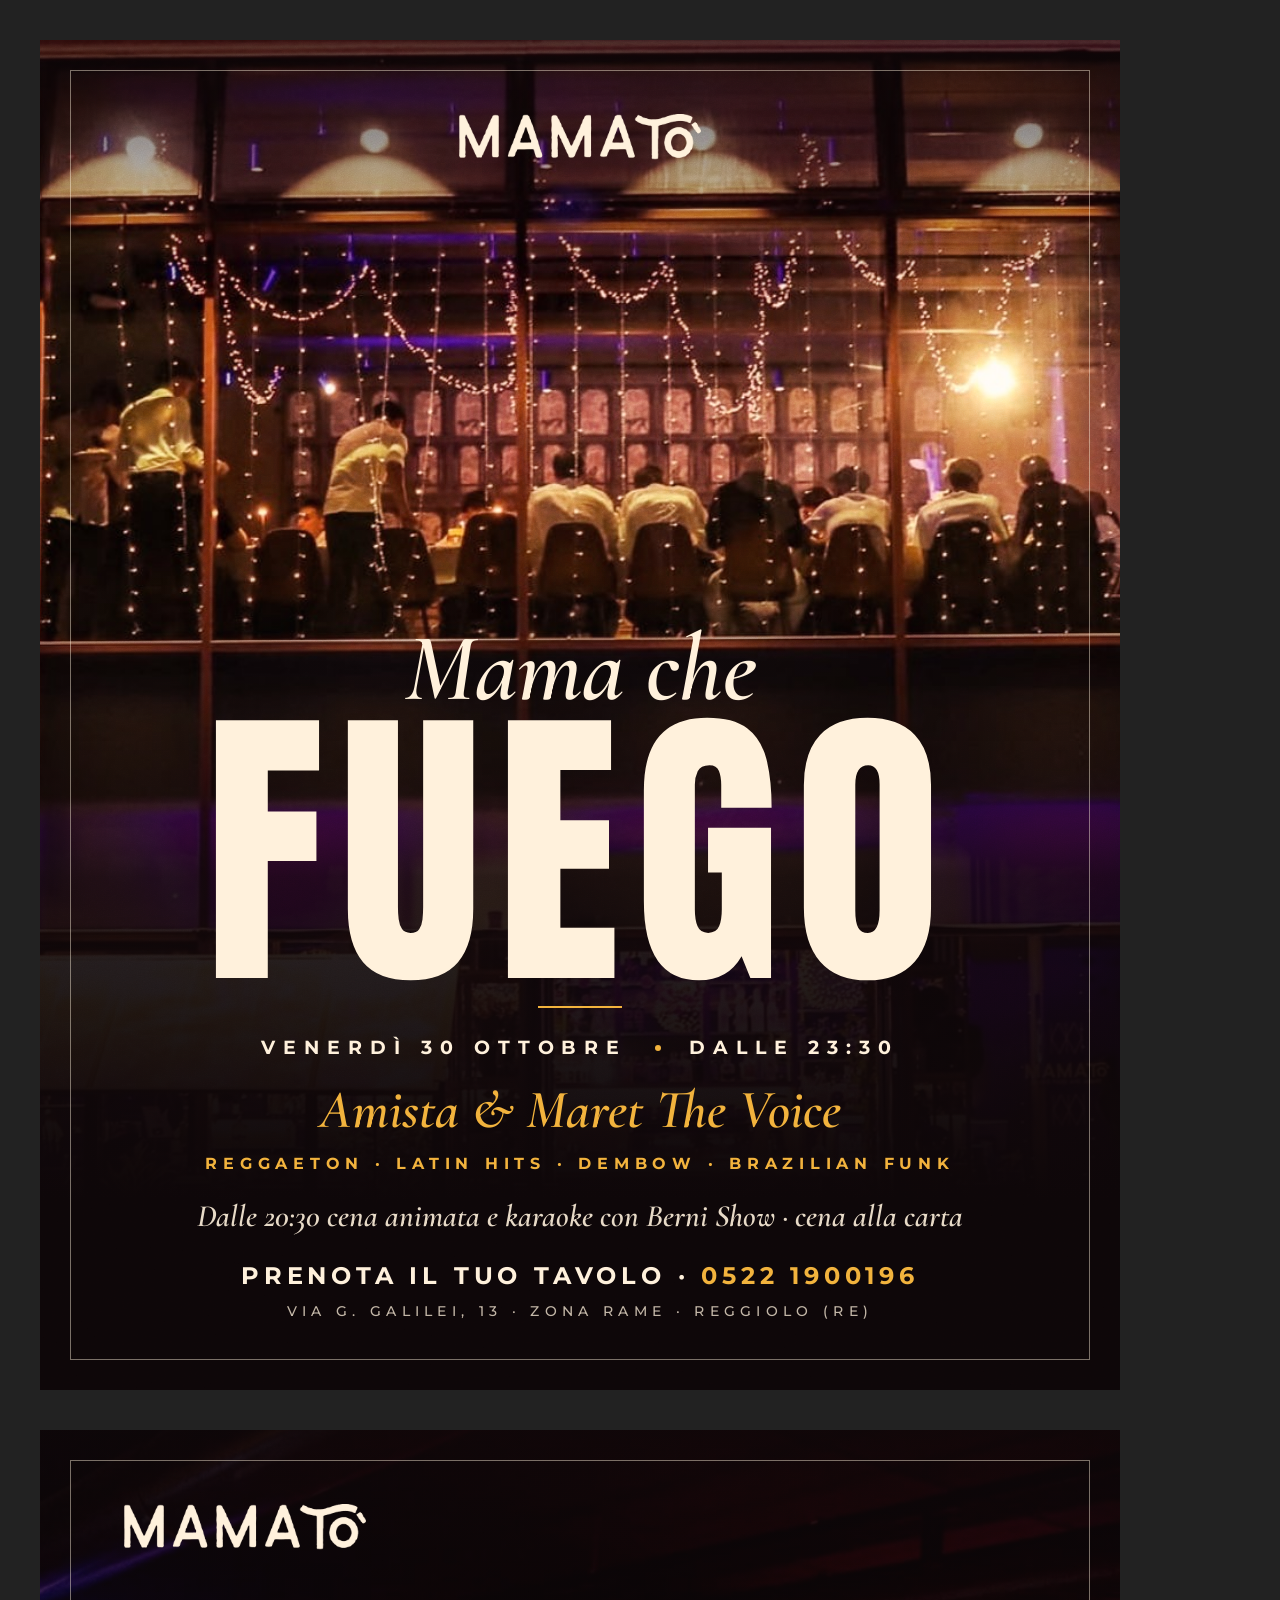
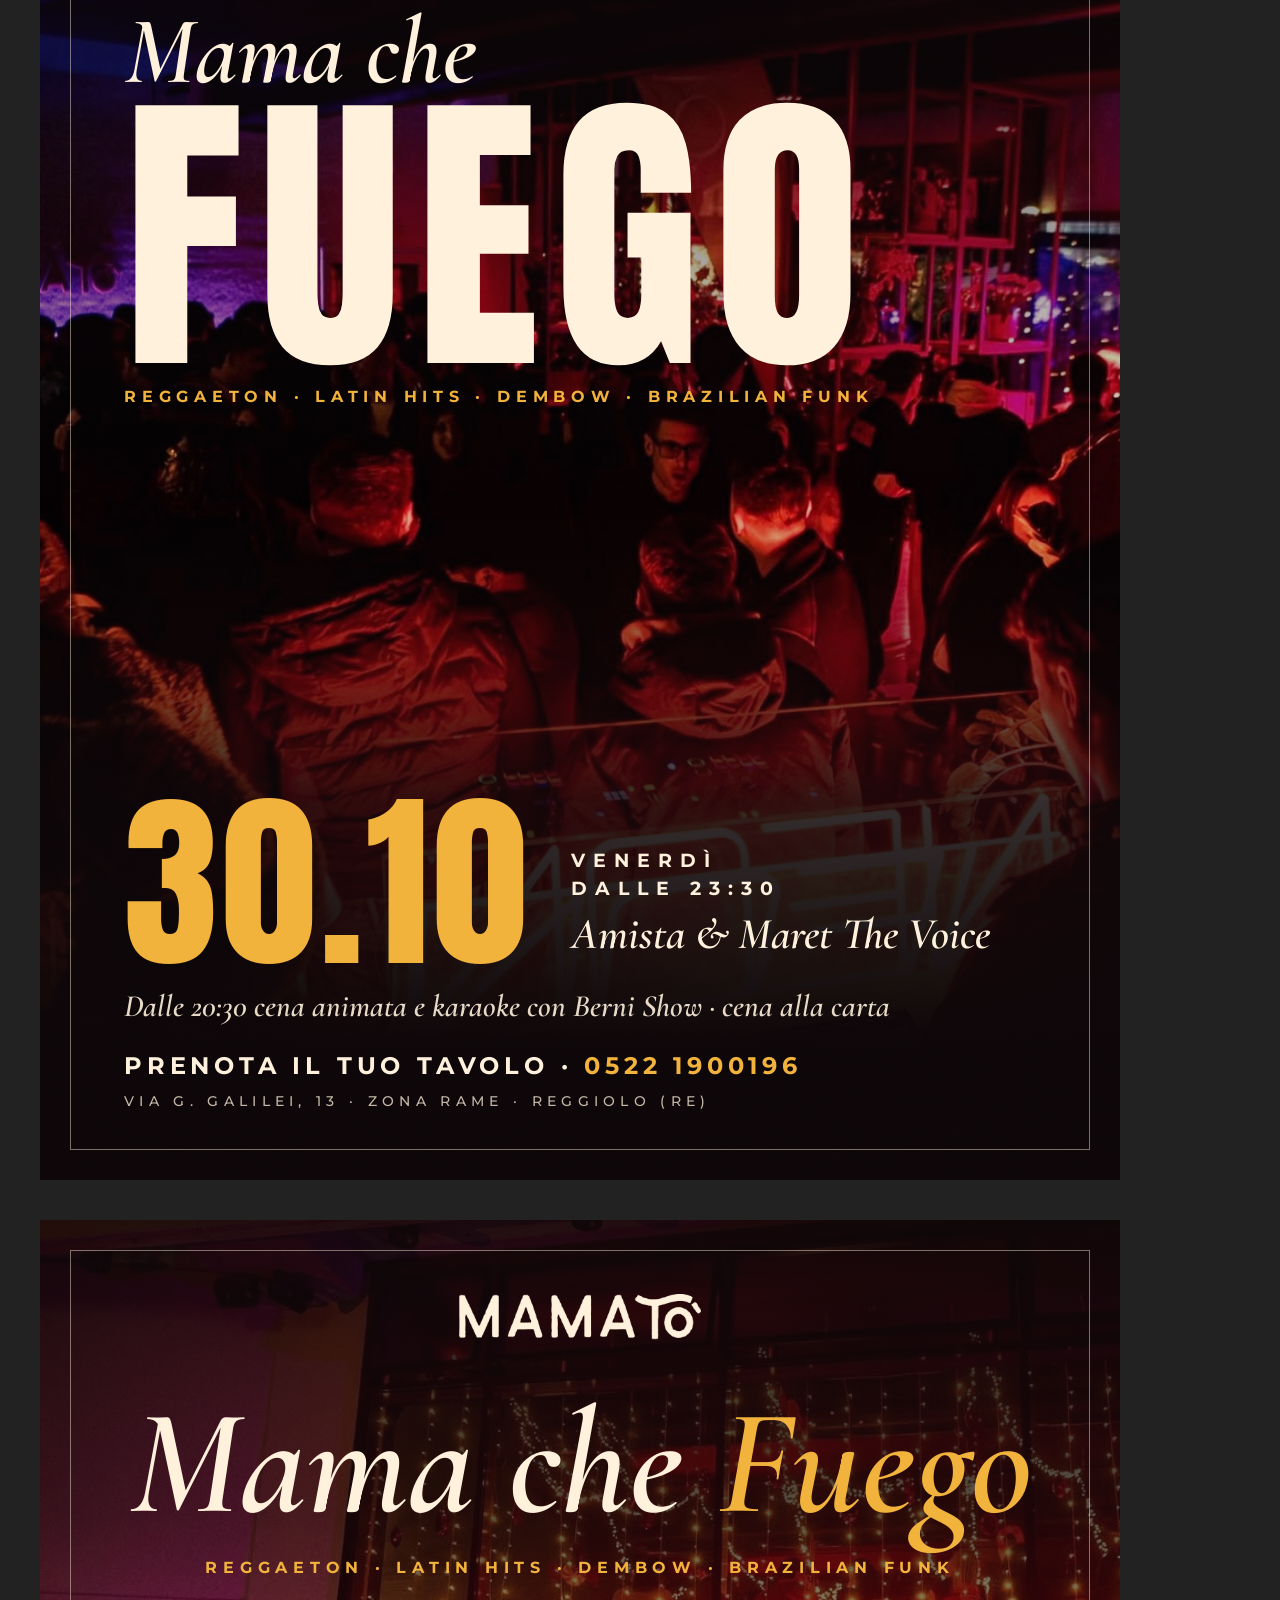
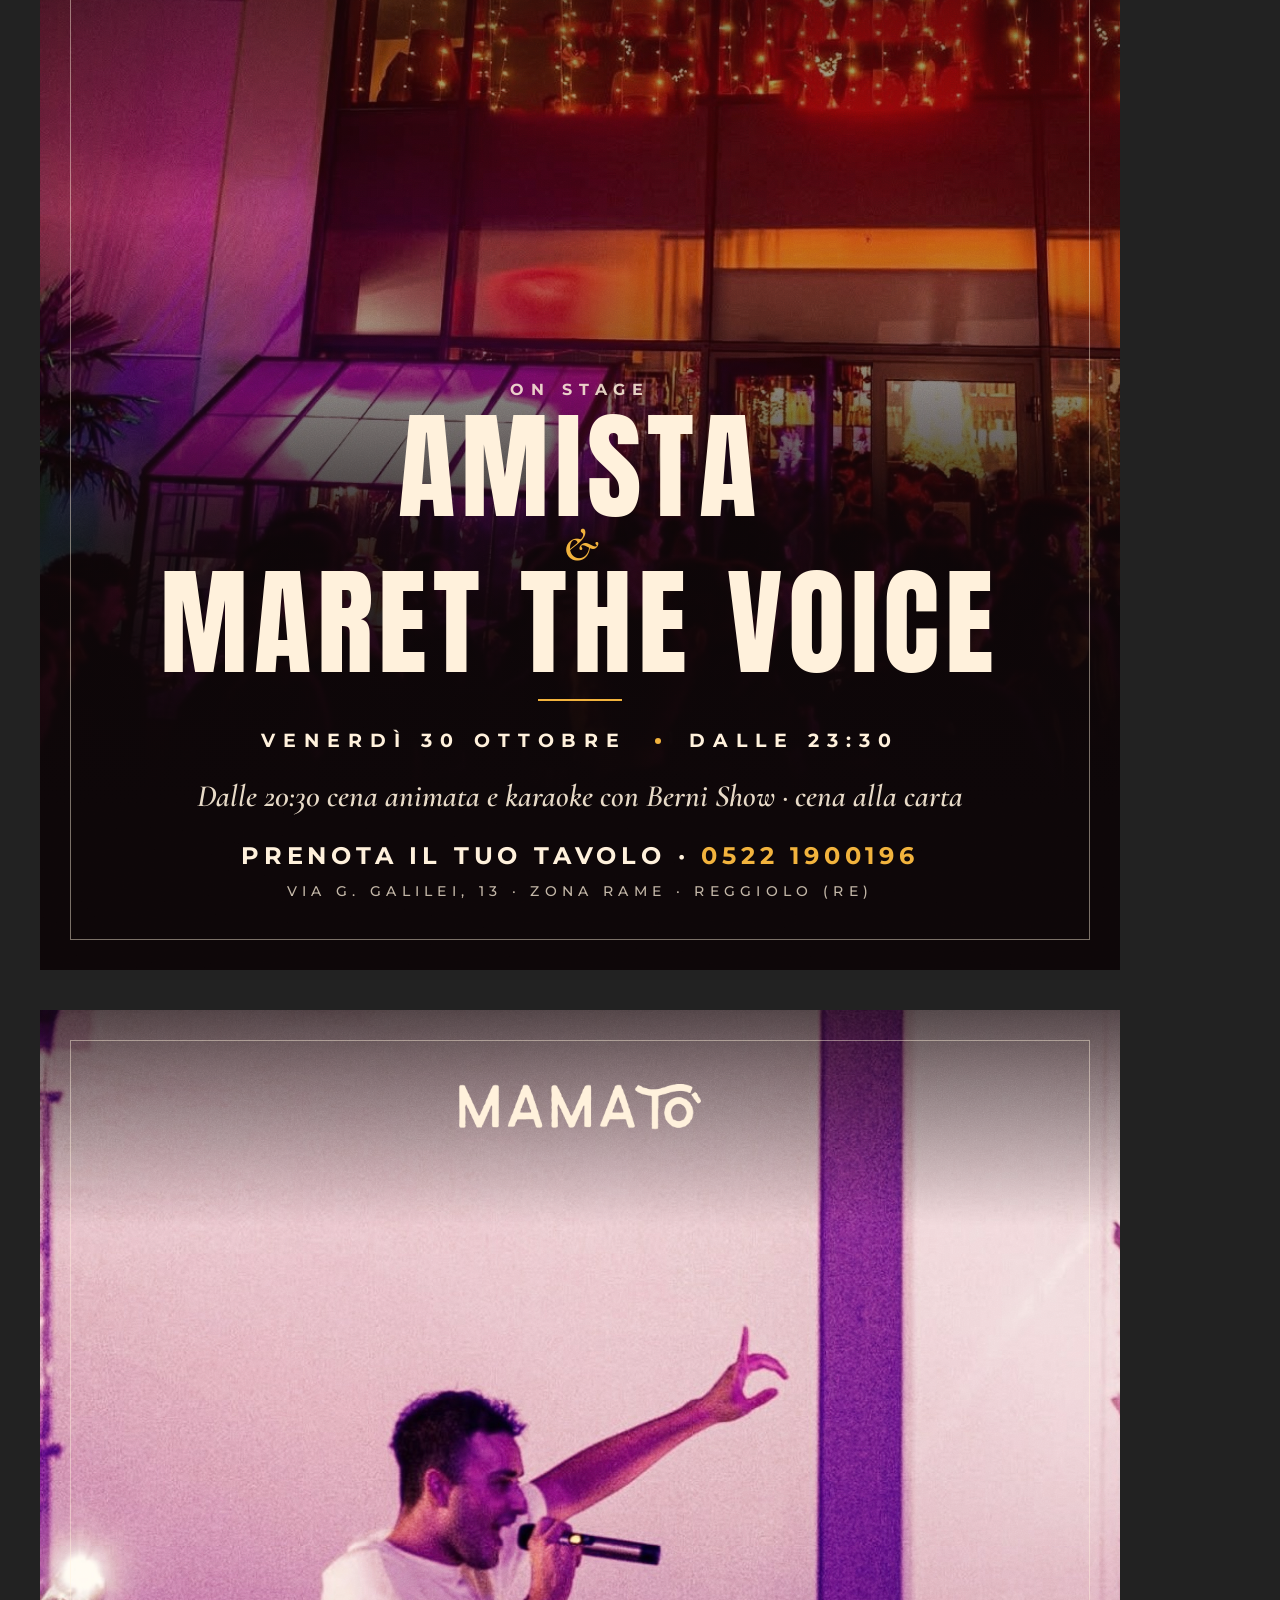
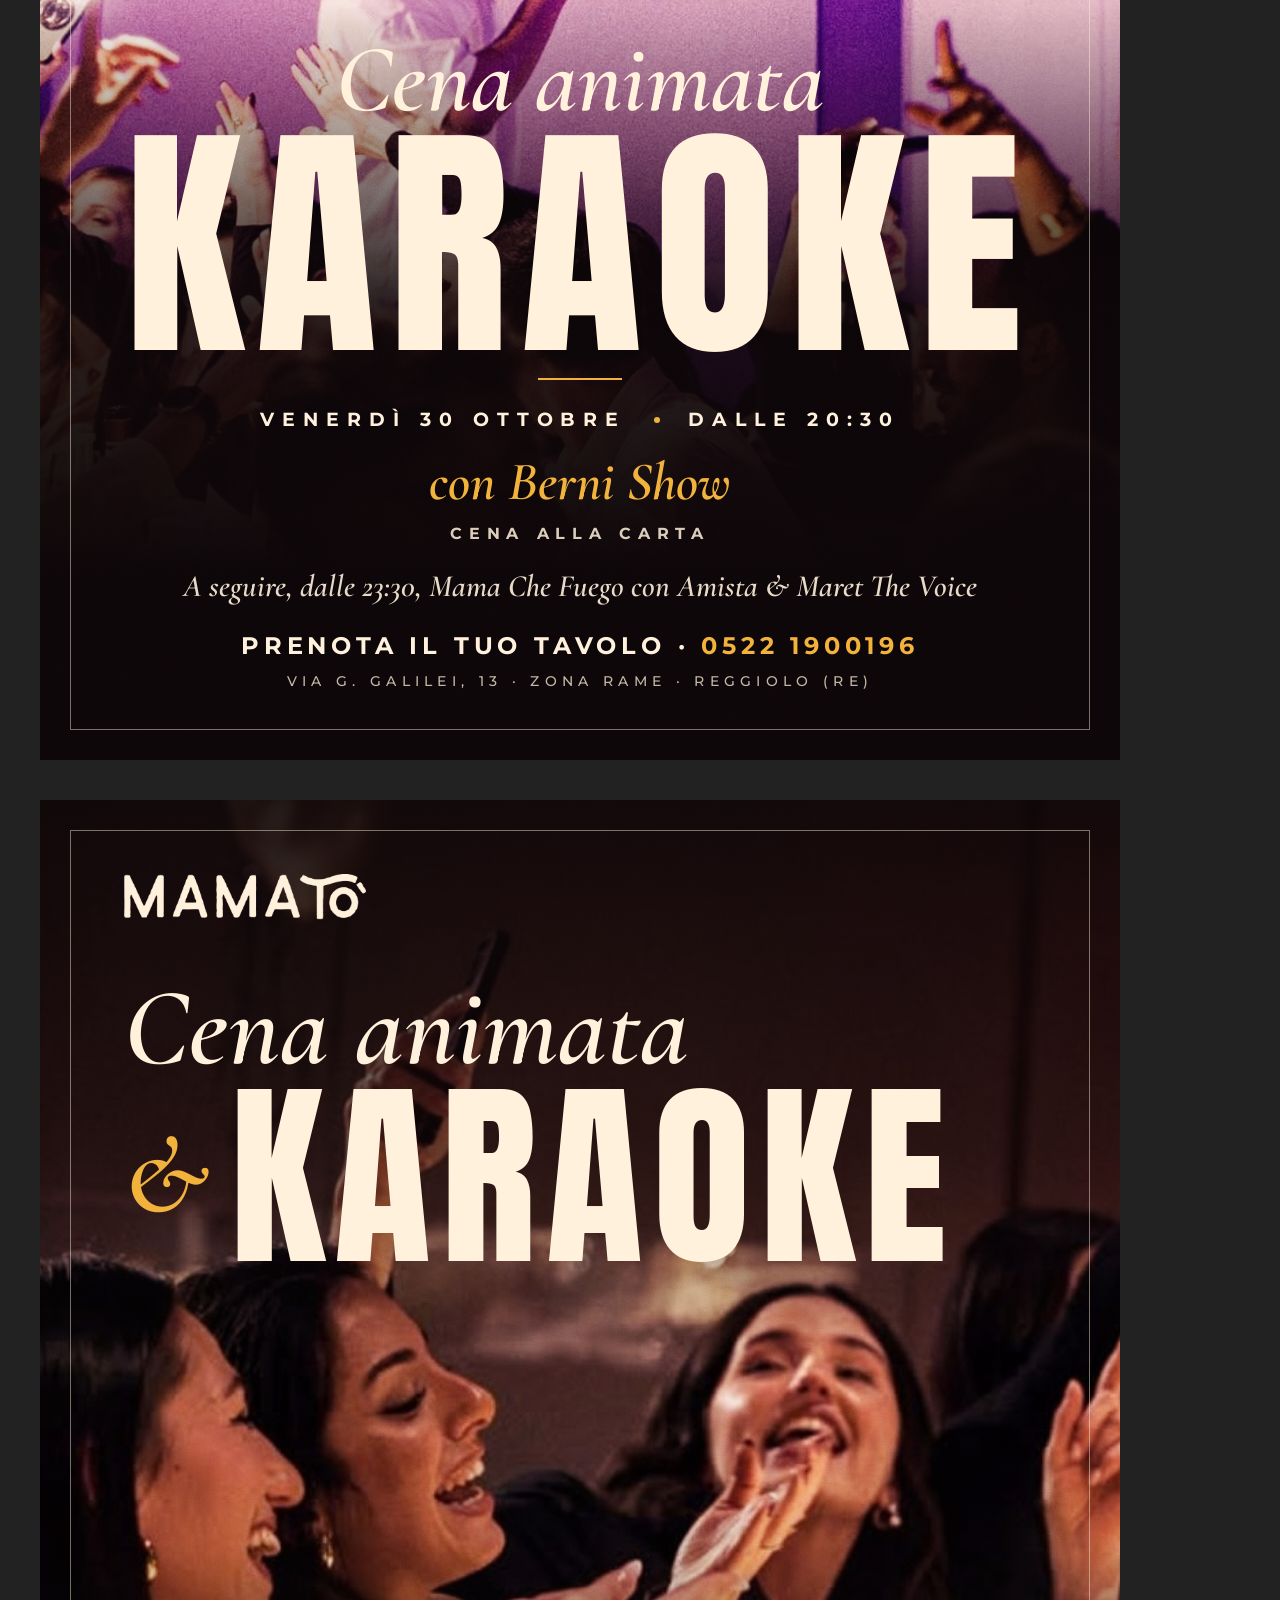
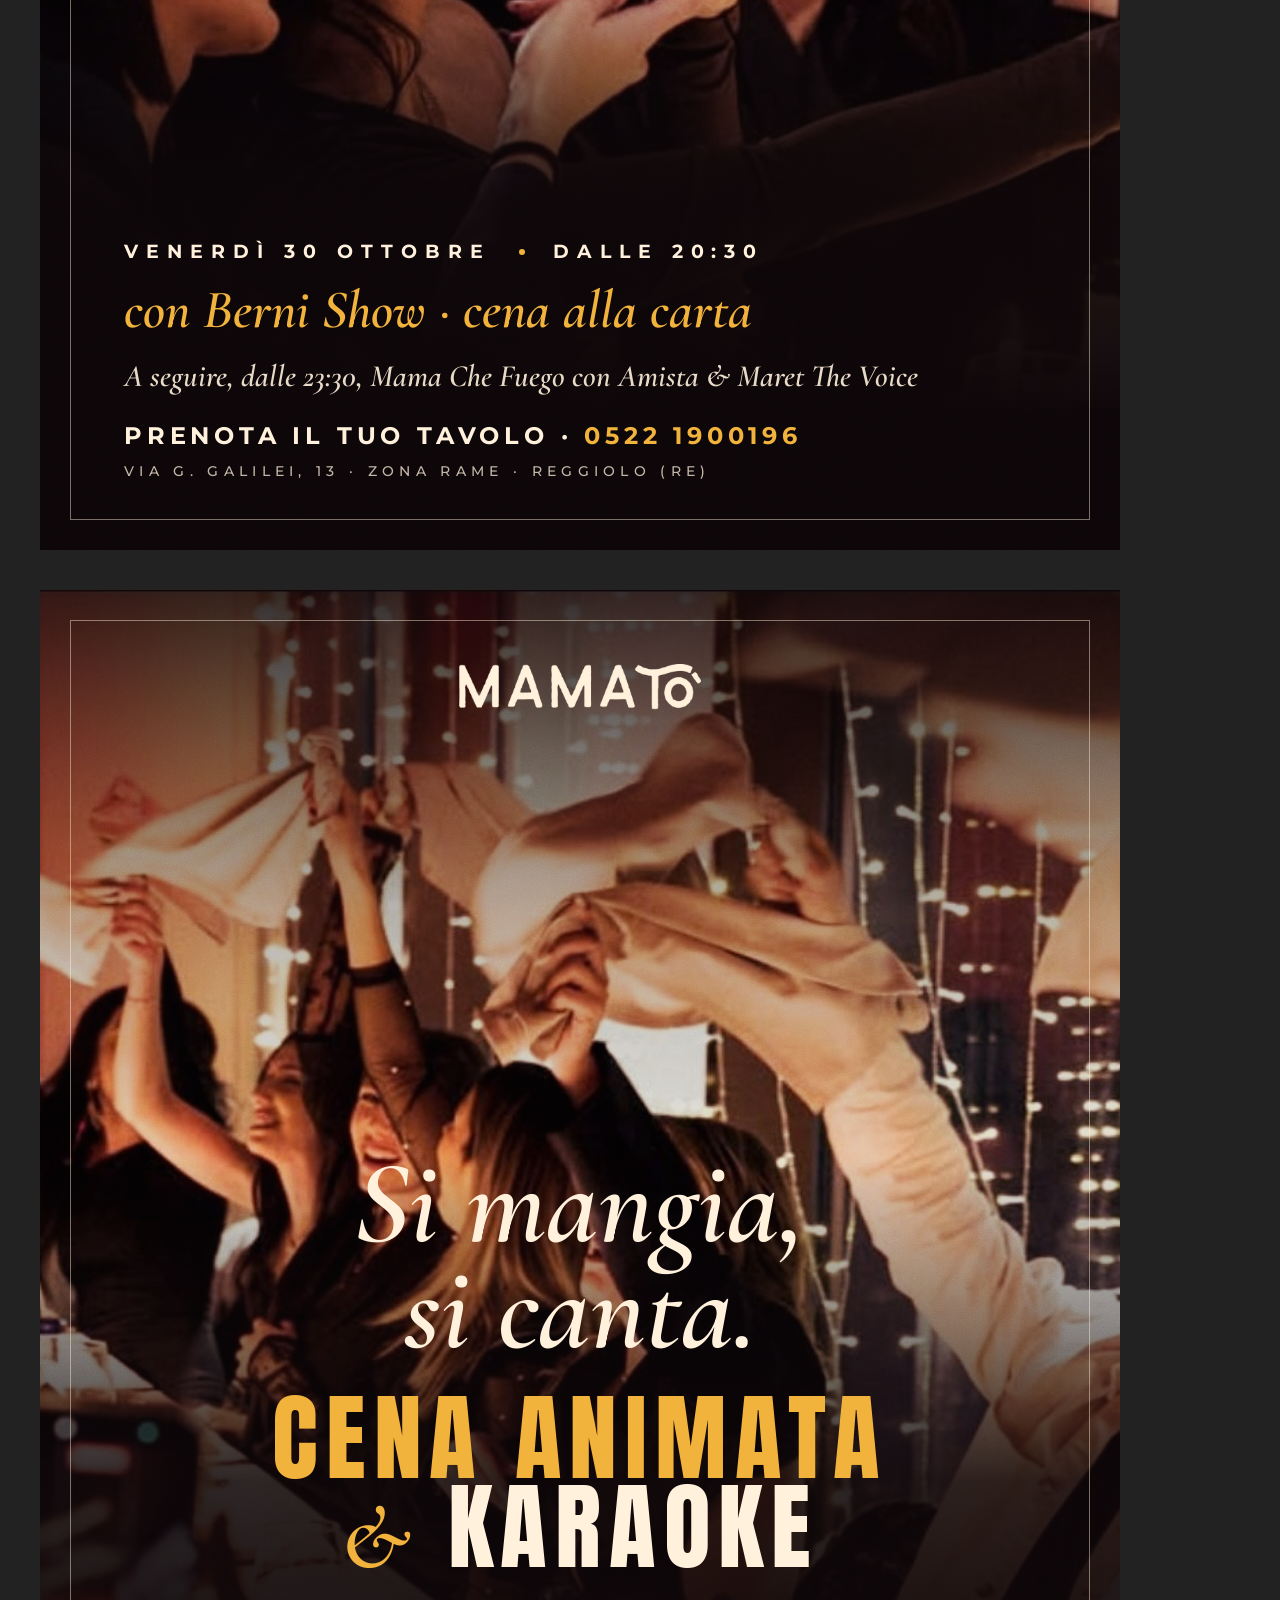
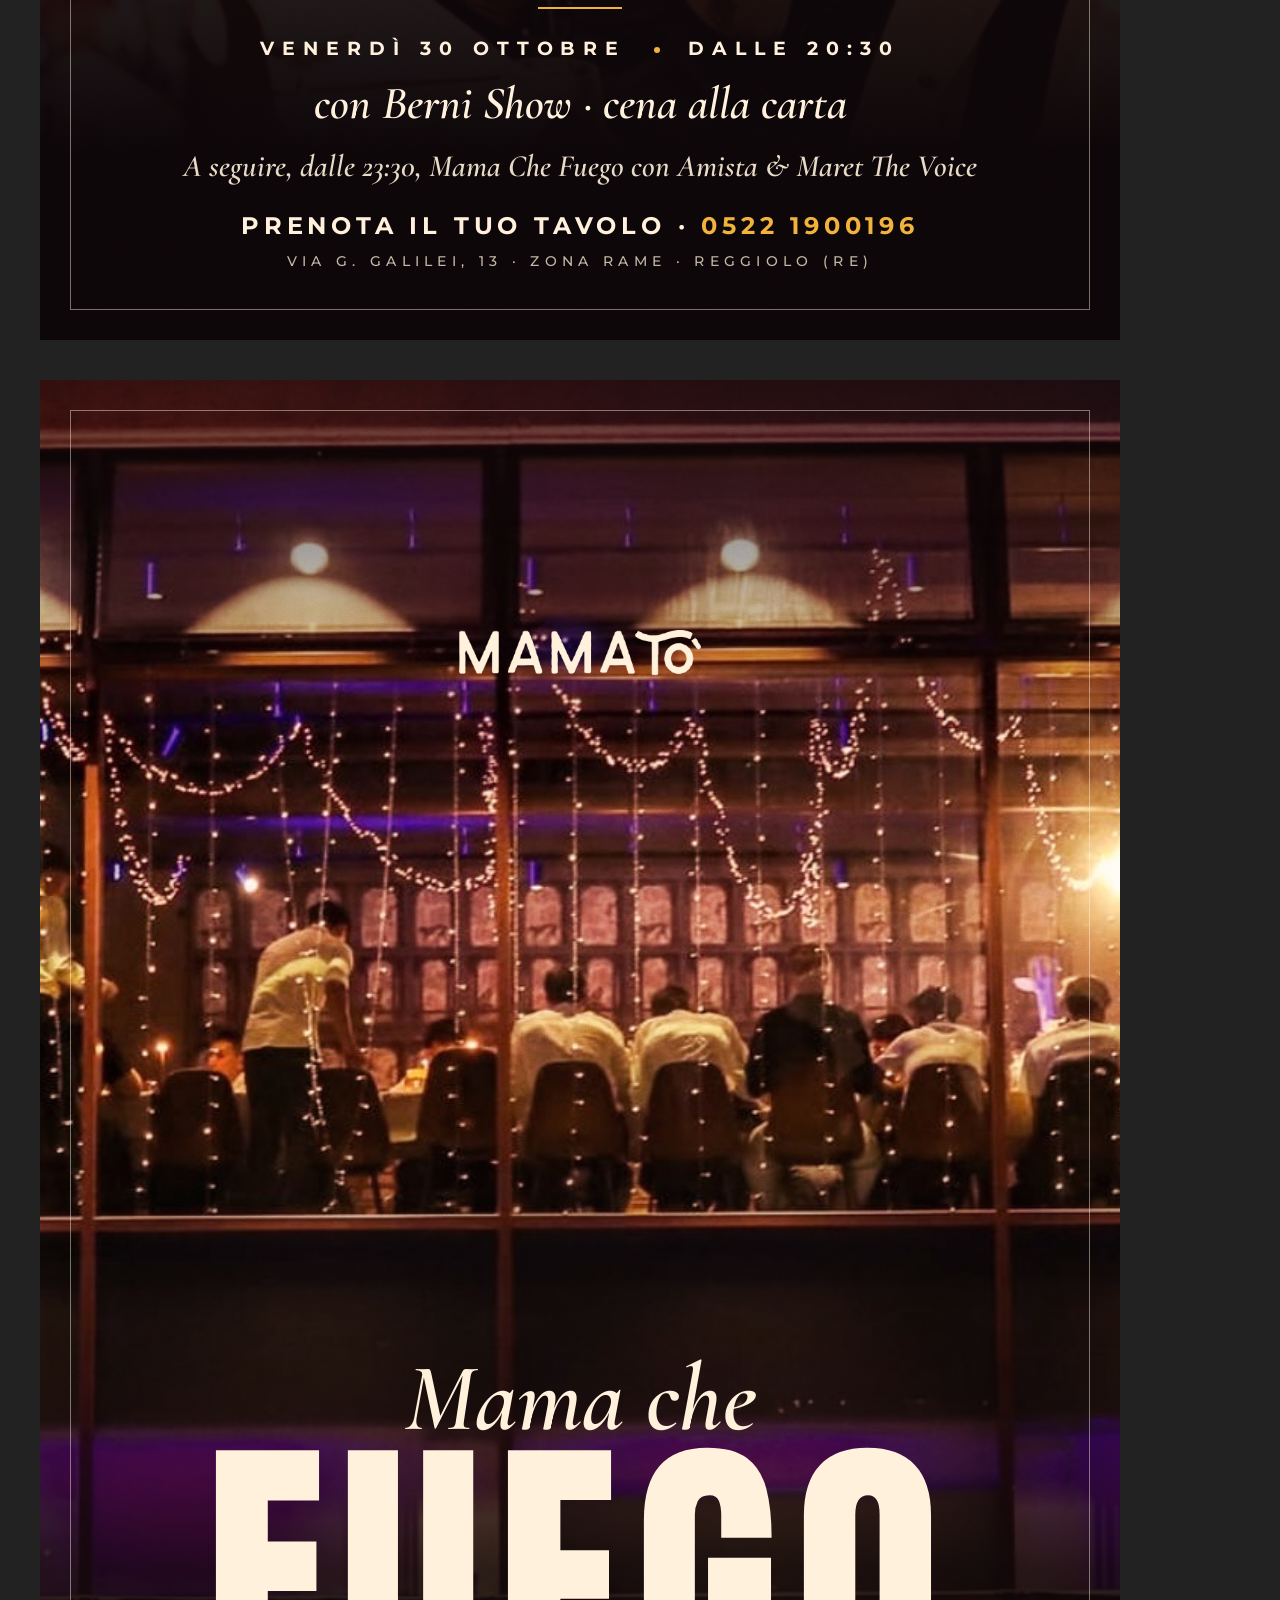
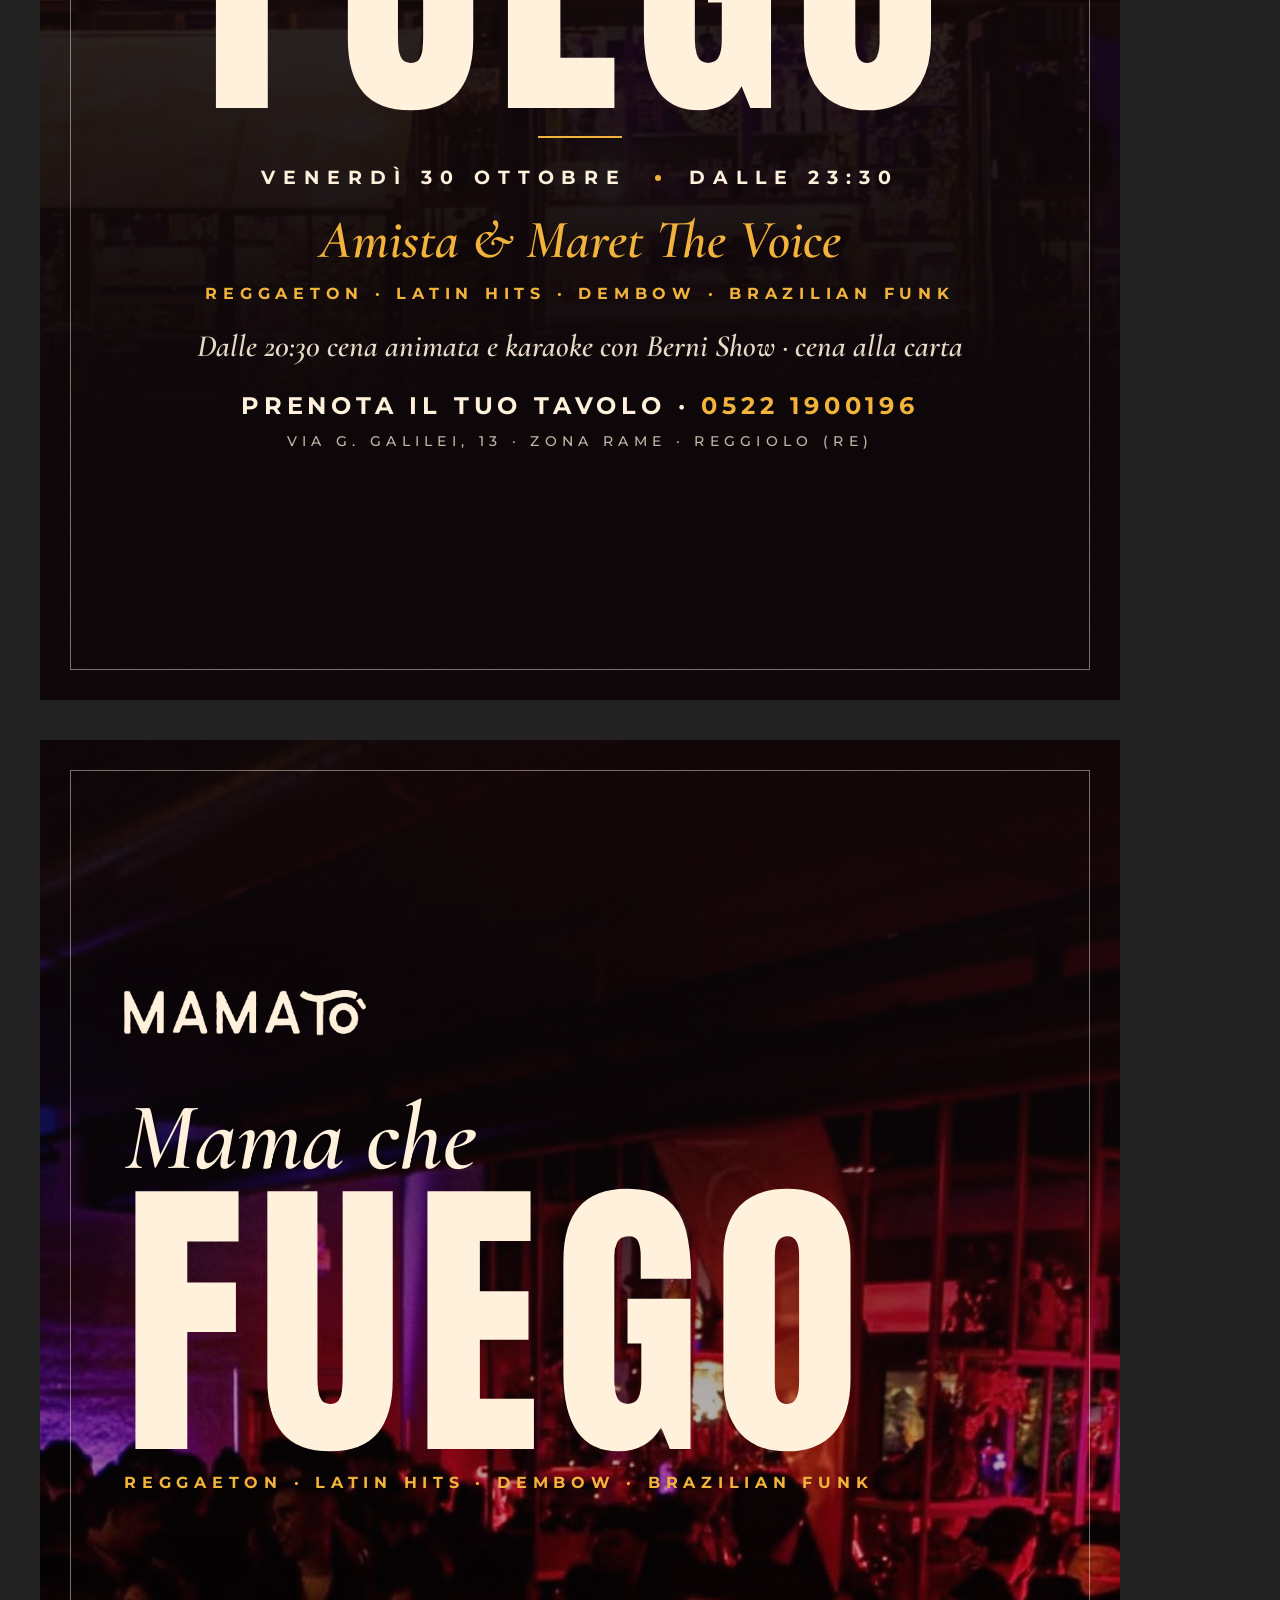
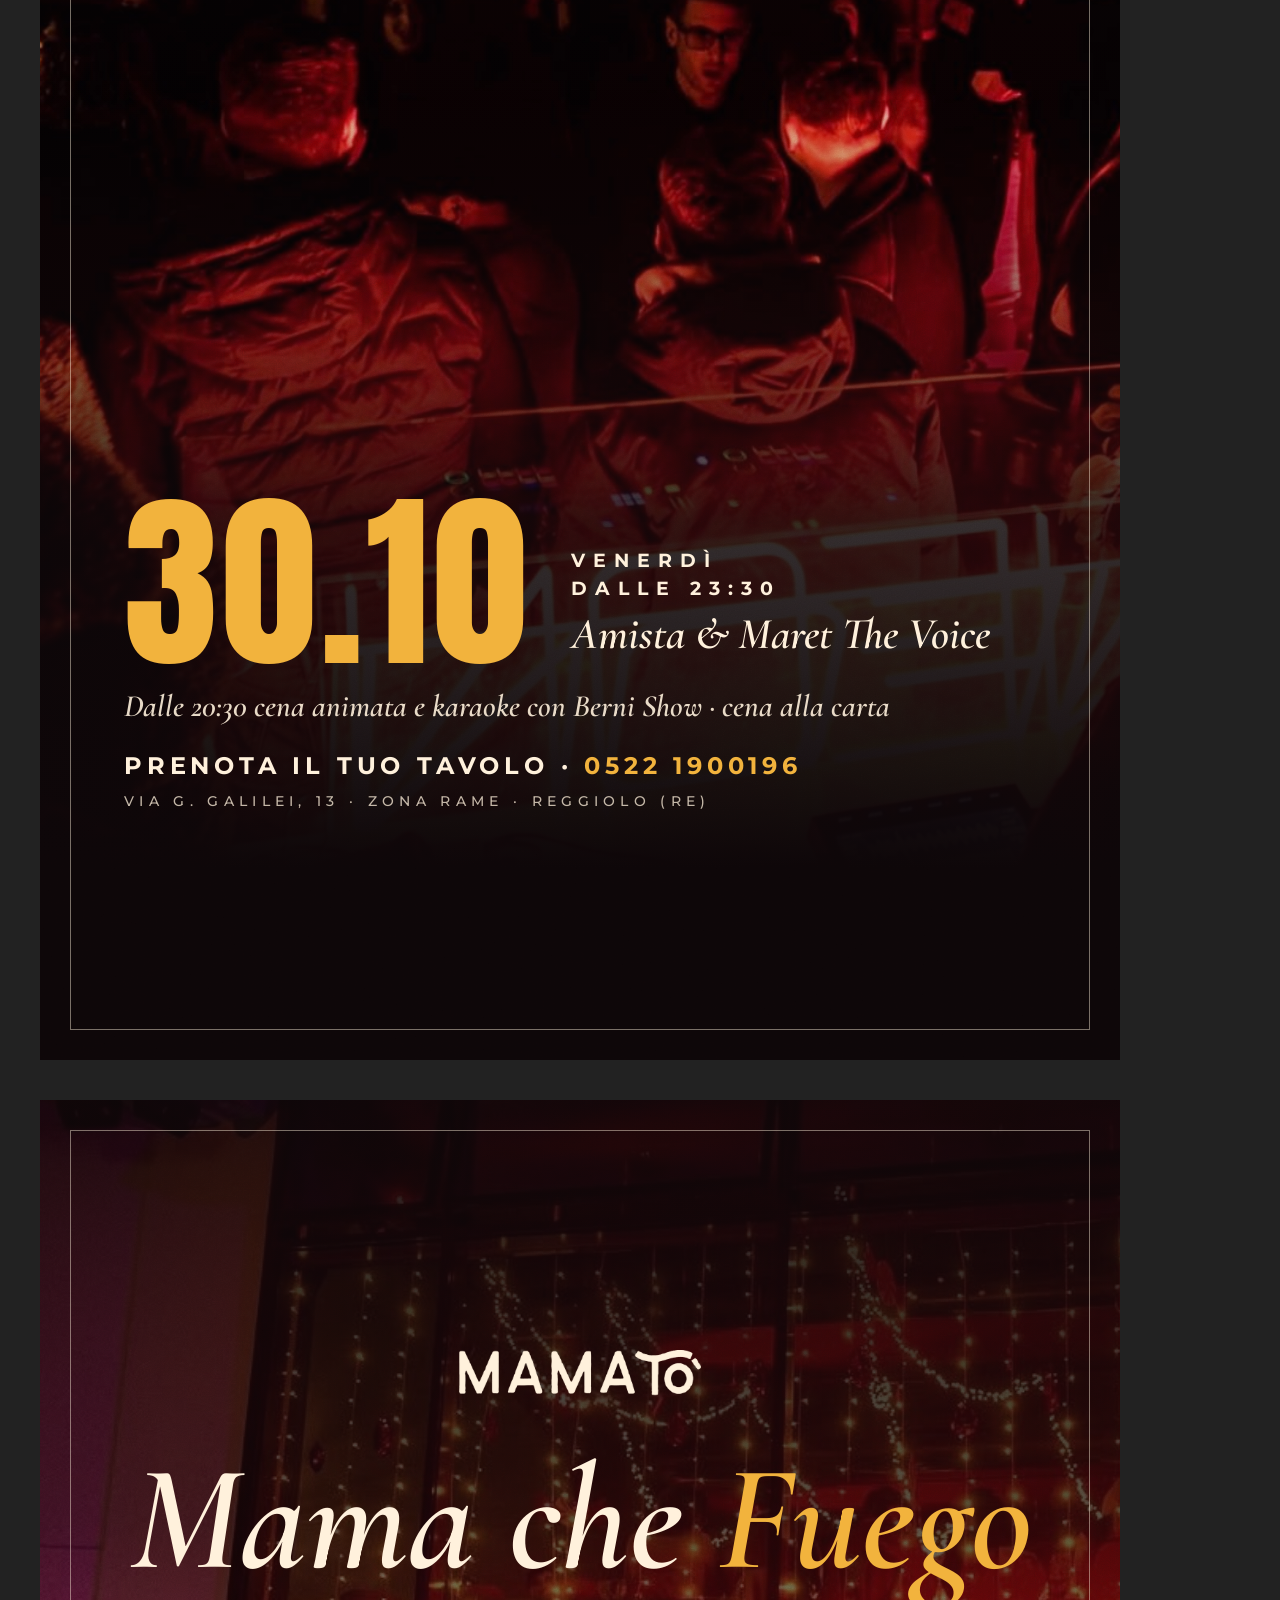
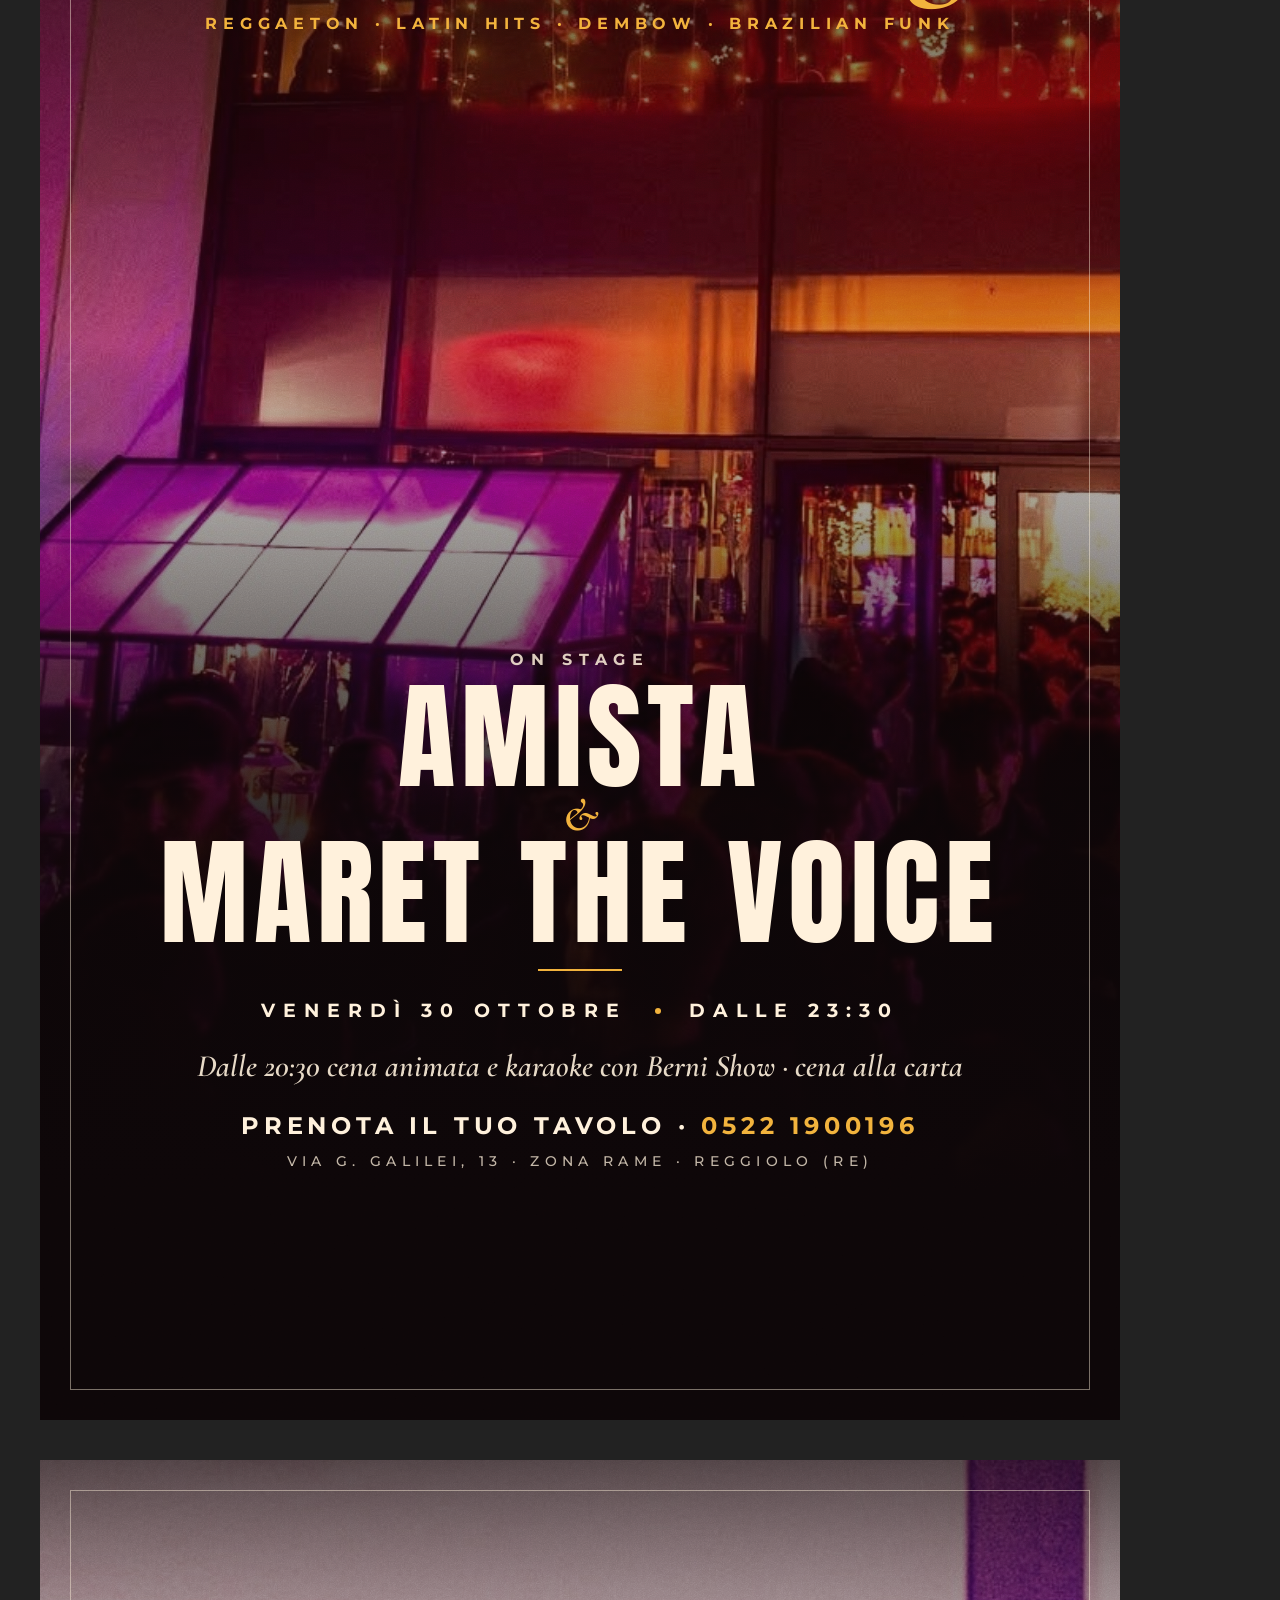
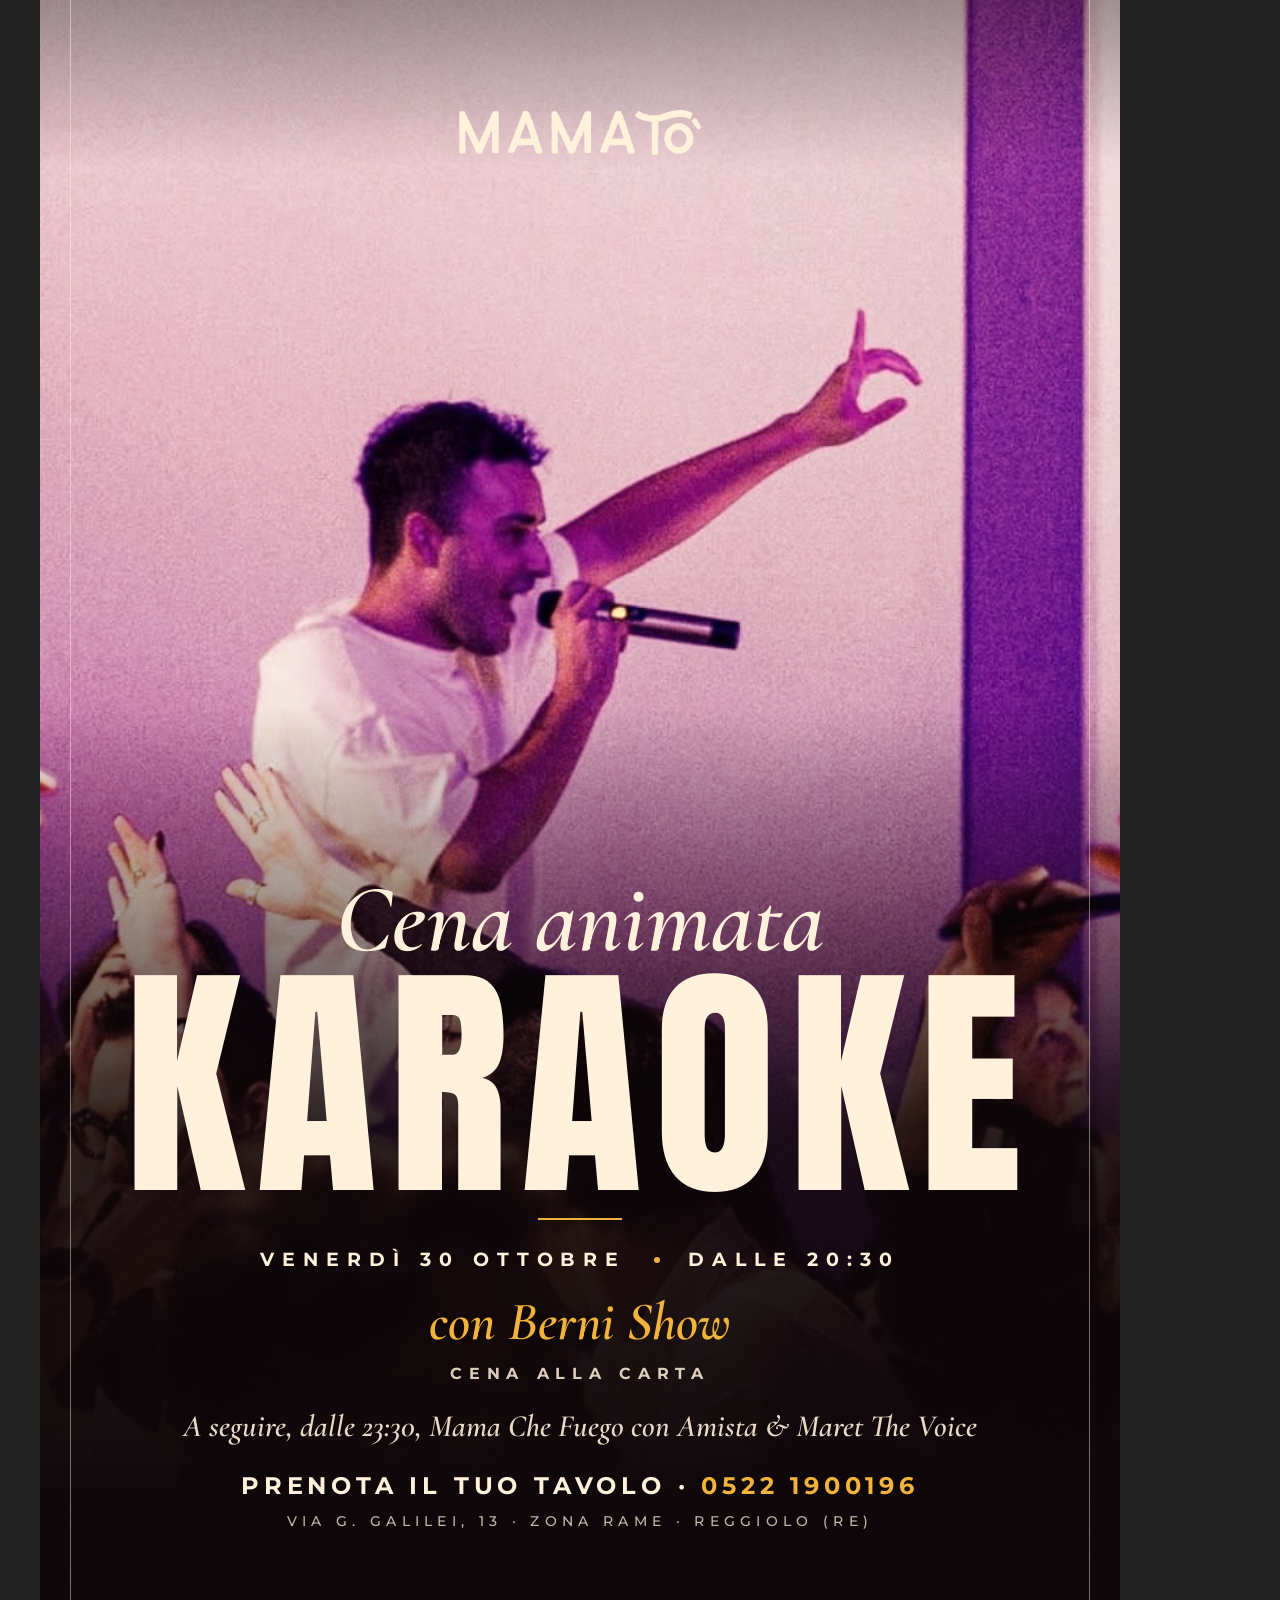
==== commit 8d73b410: "Mamatò v5: six elegant single-photo posters, cleaned December facade, no handwritten gimmicks Co-Aut" ====
--- a/mamato/posters.html
+++ b/mamato/posters.html
@@ -7,298 +7,173 @@
 <link rel="stylesheet" href="fonts/fonts.css">
 <style>
 :root{
-  --nero:#0D0608;     /* fondo */
-  --rosso:#E01E37;    /* rosso Mamatò (insegna, scritte a mano) */
-  --magenta:#FF2E88;  /* neon della serra */
+  --nero:#0D0608;
+  --rosso:#E01E37;
   --senape:#F2B33D;   /* oro del logo */
-  --crema:#FFF1DC;    /* carta, titoli */
+  --crema:#FFF1DC;
 }
 *{box-sizing:border-box;margin:0;padding:0}
 body{background:#222;display:flex;flex-wrap:wrap;gap:40px;padding:40px;align-items:flex-start}
 .board{position:relative;width:1080px;overflow:hidden;background:var(--nero);color:var(--crema);font-family:'Montserrat',sans-serif}
 .board.feed{height:1350px}
 .board.story{height:1920px}
-.abs{position:absolute}
 .layer{position:absolute;inset:0;pointer-events:none}
+.bg{position:absolute;inset:0;width:100%;height:100%;object-fit:cover}
 
-.tracked{font-weight:500;letter-spacing:10px;text-transform:uppercase;font-size:20px;text-align:center}
-.hand{font-family:'Permanent Marker';color:var(--rosso);line-height:1.05;text-transform:uppercase}
-.note{font-size:32px;color:var(--crema);text-shadow:0 0 14px #000,0 0 4px #000}
-.brush{font-family:'Knewave';line-height:.9;white-space:nowrap;filter:url(#brush)}
-.title-shadow{filter:drop-shadow(0 8px 0 rgba(0,0,0,.55)) drop-shadow(0 0 40px rgba(224,30,55,.45))}
-.paper{background:var(--crema);color:var(--nero);box-shadow:0 18px 30px rgba(0,0,0,.55)}
-.tape{background:var(--rosso);color:var(--crema)}
+/* contenuto: un blocco in alto e uno in basso, così il 9:16 si adatta da solo */
+.top,.bottom{position:absolute;left:84px;right:84px;display:flex;flex-direction:column;z-index:2}
+.center{align-items:center;text-align:center}
+.left{align-items:flex-start;text-align:left}
 
-.foot{left:0;right:0;text-align:center}
-.foot .logo{height:66px;display:block;margin:0 auto}
-.foot .tag{font-family:'Josefin Sans';font-weight:700;letter-spacing:7px;font-size:17px;color:var(--senape);margin-top:8px}
-.foot .book{font-weight:800;font-size:31px;letter-spacing:2px;margin-top:20px}
-.foot .book span{color:var(--senape)}
-.foot .addr{font-weight:500;font-size:16px;letter-spacing:6px;margin-top:10px;opacity:.85}
-.sticker{filter:drop-shadow(4px 0 0 var(--crema)) drop-shadow(-4px 0 0 var(--crema)) drop-shadow(0 4px 0 var(--crema)) drop-shadow(0 -4px 0 var(--crema)) drop-shadow(0 16px 22px rgba(0,0,0,.7))}
-.grain{mix-blend-mode:overlay;opacity:.45}
+.logo{height:46px}
+.serif{font-family:'Cormorant Garamond';font-style:italic;font-weight:600;line-height:.95}
+.display{font-family:'Anton';text-transform:uppercase;letter-spacing:.05em;line-height:.86}
+.caps{font-weight:600;letter-spacing:.42em;text-transform:uppercase;font-size:19px;line-height:1.5}
+.gold{color:var(--senape)}
+.rule{width:84px;height:2px;background:var(--senape);margin:26px 0}
+.row{display:flex;gap:28px;align-items:center}
+.dot{width:6px;height:6px;border-radius:50%;background:var(--senape)}
+
+.book{font-weight:700;font-size:24px;letter-spacing:.2em;margin-top:30px}
+.book span{color:var(--senape)}
+.addr{font-weight:500;font-size:14px;letter-spacing:.38em;margin-top:12px;opacity:.75}
+.frame{position:absolute;inset:30px;border:1.5px solid rgba(255,241,220,.45);z-index:3;pointer-events:none}
+/* nel 9:16 la foto entra tutta in altezza: si stringe per escludere l'insegna */
+.story .bg-c{transform:scale(1.32);transform-origin:center 100%}
+.grain{mix-blend-mode:overlay;opacity:.22}
 </style>
 </head>
 <body>
-<!-- filtri condivisi: pennello secco, bordo ruvido, carta -->
-<svg width="0" height="0" style="position:absolute">
-  <filter id="brush" x="-5%" y="-10%" width="110%" height="120%">
-    <feTurbulence type="fractalNoise" baseFrequency=".04 .09" numOctaves="2" seed="4" result="n"/>
-    <feDisplacementMap in="SourceGraphic" in2="n" scale="8" xChannelSelector="R" yChannelSelector="G" result="d"/>
-    <feTurbulence type="fractalNoise" baseFrequency=".01 .16" numOctaves="3" seed="9" result="s"/>
-    <feColorMatrix in="s" type="matrix" values="0 0 0 0 0  0 0 0 0 0  0 0 0 0 0  -16 0 0 0 11.4" result="m"/>
-    <feComposite in="d" in2="m" operator="in"/>
-  </filter>
-  <filter id="rough"><feTurbulence type="fractalNoise" baseFrequency=".05" numOctaves="2" seed="2"/><feDisplacementMap in="SourceGraphic" scale="5" xChannelSelector="R" yChannelSelector="G"/></filter>
-  <filter id="paperTex"><feTurbulence type="fractalNoise" baseFrequency=".6" numOctaves="3" seed="5"/><feColorMatrix type="matrix" values="0 0 0 0 .55  0 0 0 0 .45  0 0 0 0 .35  0 0 -1.4 0 .9"/></filter>
-</svg>
-
-<!-- 6 soggetti × 2 formati: A-B-C Latin night, D-E-F cena animata / karaoke -->
-<div class="board feed" id="a-fachada-feed"></div>
-<div class="board feed" id="b-collage-feed"></div>
-<div class="board feed" id="c-neon-feed"></div>
-<div class="board feed" id="d-popout-feed"></div>
-<div class="board feed" id="e-tavolata-feed"></div>
-<div class="board feed" id="f-noche-feed"></div>
-<div class="board story" id="a-fachada-story"></div>
-<div class="board story" id="b-collage-story"></div>
-<div class="board story" id="c-neon-story"></div>
-<div class="board story" id="d-popout-story"></div>
-<div class="board story" id="e-tavolata-story"></div>
-<div class="board story" id="f-noche-story"></div>
+<!-- A-B-C Latin night (foto del locale) · D-E-F cena animata e karaoke (scene di canto) -->
+<div class="board feed" id="a-facciata-feed"></div>
+<div class="board feed" id="b-consolle-feed"></div>
+<div class="board feed" id="c-folla-feed"></div>
+<div class="board feed" id="d-cantante-feed"></div>
+<div class="board feed" id="e-ragazze-feed"></div>
+<div class="board feed" id="f-tavolata-feed"></div>
+<div class="board story" id="a-facciata-story"></div>
+<div class="board story" id="b-consolle-story"></div>
+<div class="board story" id="c-folla-story"></div>
+<div class="board story" id="d-cantante-story"></div>
+<div class="board story" id="e-ragazze-story"></div>
+<div class="board story" id="f-tavolata-story"></div>
 
 <script>
-let seed = 7;
-const rnd = () => (seed = (seed * 16807) % 2147483647) / 2147483647;
-const W = 1080;
+const LOGO = `<img class="logo" src="assets/logo-crema.png">`;
+const shade = css => `<div class="layer" style="background:${css}"></div>`;
+const grain = id => `<svg class="layer grain" width="100%" height="100%"><filter id="n${id}"><feTurbulence type="fractalNoise" baseFrequency=".85" numOctaves="2"/><feColorMatrix type="saturate" values="0"/></filter><rect width="100%" height="100%" filter="url(#n${id})"/></svg>`;
 
-// ---------- elementi grafici ricorrenti ----------
-// bordo strappato: clip-path con margini frastagliati
-function tornClip(depth = 2.2, step = 2.5) {
-  const pts = [];
-  for (let x = 0; x <= 100; x += step) pts.push(`${x}% ${rnd() * depth}%`);
-  for (let y = 0; y <= 100; y += step * 2) pts.push(`${100 - rnd() * depth * .5}% ${y}%`);
-  for (let x = 100; x >= 0; x -= step) pts.push(`${x}% ${100 - rnd() * depth}%`);
-  for (let y = 100; y >= 0; y -= step * 2) pts.push(`${rnd() * depth * .5}% ${y}%`);
-  return `clip-path:polygon(${pts.join(',')})`;
-}
-const paperTex = `<svg class="layer" width="100%" height="100%"><rect width="100%" height="100%" filter="url(#paperTex)"/></svg>`;
+const BOOK = `<div class="book">PRENOTA IL TUO TAVOLO · <span>0522 1900196</span></div>
+  <div class="addr">VIA G. GALILEI, 13 · ZONA RAME · REGGIOLO (RE)</div>`;
+const GENRES = `<div class="caps gold" style="font-size:16px;letter-spacing:.36em">Reggaeton · Latin hits · Dembow · Brazilian funk</div>`;
+const DATE = time => `<div class="row"><span class="caps">Venerdì 30 ottobre</span><span class="dot"></span><span class="caps">Dalle ${time}</span></div>`;
+const TO_DINNER = `<div class="serif" style="font-size:31px;margin-top:26px;opacity:.9">Dalle 20:30 cena animata e karaoke con Berni Show · cena alla carta</div>`;
+const TO_NIGHT = `<div class="serif" style="font-size:31px;margin-top:26px;opacity:.9">A seguire, dalle 23:30, Mama Che Fuego con Amista &amp; Maret The Voice</div>`;
 
-// corona e cuore disegnati a mano (motivi delle grafiche Mamatò)
-const crown = (w, col = 'var(--crema)', sw = 7) => `<svg width="${w}" height="${w * .62}" viewBox="0 0 100 62" style="overflow:visible;filter:url(#rough)">
-  <path d="M8 50 L4 12 L28 34 L48 4 L68 33 L94 10 L90 50 Z" fill="none" stroke="${col}" stroke-width="${sw}" stroke-linejoin="round" stroke-linecap="round"/>
-  <path d="M10 58 Q50 52 90 58" fill="none" stroke="${col}" stroke-width="${sw}" stroke-linecap="round"/></svg>`;
-const heart = (w, col = 'var(--rosso)') => `<svg width="${w}" height="${w}" viewBox="0 0 40 40" style="filter:url(#rough);vertical-align:middle">
-  <path d="M20 34 C4 22 2 12 9 7 C14 4 19 8 20 13 C21 8 27 3 32 7 C39 13 34 23 20 34Z" fill="none" stroke="${col}" stroke-width="3.5" stroke-linejoin="round"/></svg>`;
-// freccia a mano libera
-const arrow = (w, h, flip = false, col = 'var(--crema)') => `<svg width="${w}" height="${h}" viewBox="0 0 100 100" preserveAspectRatio="none" style="overflow:visible;filter:url(#rough);${flip ? 'transform:scaleX(-1)' : ''}">
-  <path d="M5 5 Q90 10 80 90" fill="none" stroke="${col}" stroke-width="4" stroke-linecap="round" vector-effect="non-scaling-stroke"/>
-  <path d="M62 74 L80 92 L94 70" fill="none" stroke="${col}" stroke-width="4" stroke-linecap="round" stroke-linejoin="round" vector-effect="non-scaling-stroke"/></svg>`;
+const S = {
+  // A · la facciata del Mamatò: titolo in basso, la sala illuminata resta protagonista
+  facciata: (T, B) => `
+    <img class="bg" src="assets/bg-a-facciata.jpg" style="object-position:center 40%;transform:scale(1.2);transform-origin:center 78%">
+    ${shade('linear-gradient(180deg,rgba(13,6,8,.75) 0%,rgba(13,6,8,0) 18%,rgba(13,6,8,0) 38%,rgba(13,6,8,.88) 62%,var(--nero) 86%)')}
+    <div class="top center" style="top:${T}px">${LOGO}</div>
+    <div class="bottom center" style="bottom:${B}px">
+      <div class="serif" style="font-size:96px;margin-bottom:14px">Mama che</div>
+      <div class="display" style="font-size:300px;margin-top:-6px">Fuego</div>
+      <div class="rule"></div>
+      ${DATE('23:30')}
+      <div class="serif gold" style="font-size:54px;margin-top:22px">Amista &amp; Maret The Voice</div>
+      <div style="margin-top:16px">${GENRES}</div>
+      ${TO_DINNER}${BOOK}
+    </div>`,
 
-// microfono disegnato a mano
-function micDoodle(w) {
-  const c = 'var(--crema)';
-  let grid = '';
-  for (let i = 0; i < 6; i++) grid += `<path d="M${30 + i * 14} 22 Q${44 + i * 10} 70 ${36 + i * 12} 118" stroke="${c}" stroke-width="3" fill="none" opacity=".8"/>`;
-  for (let i = 0; i < 5; i++) grid += `<path d="M24 ${40 + i * 18} Q70 ${32 + i * 18} 116 ${42 + i * 18}" stroke="${c}" stroke-width="3" fill="none" opacity=".8"/>`;
-  return `<svg width="${w}" height="${w * 2.3}" viewBox="0 0 140 322" style="overflow:visible;filter:url(#rough)">
-    <ellipse cx="70" cy="70" rx="52" ry="58" fill="rgba(13,6,8,.55)" stroke="${c}" stroke-width="7"/>${grid}
-    <path d="M30 122 Q70 138 110 122" stroke="var(--rosso)" stroke-width="12" fill="none" stroke-linecap="round"/>
-    <path d="M36 132 L54 300 Q70 312 86 300 L104 132" fill="rgba(13,6,8,.55)" stroke="${c}" stroke-width="7" stroke-linejoin="round"/>
-    <path d="M58 200 h24" stroke="var(--senape)" stroke-width="8" stroke-linecap="round"/>
-    <path d="M70 306 Q60 340 20 330 Q-30 316 -40 360" stroke="${c}" stroke-width="5" fill="none" stroke-linecap="round"/>
-    <g stroke="var(--senape)" stroke-width="6" fill="none" stroke-linecap="round">
-      <path d="M140 20 q14 -10 22 -24"/><path d="M150 52 q18 -2 30 -12"/><path d="M146 86 q18 6 30 2"/></g>
-  </svg>`;
-}
+  // B · la consolle col neon: impaginazione editoriale, allineata a sinistra
+  consolle: (T, B) => `
+    <img class="bg" src="assets/bg-b-consolle.jpg" style="object-position:center 60%">
+    ${shade('linear-gradient(180deg,rgba(13,6,8,.9) 0%,rgba(13,6,8,.35) 34%,rgba(13,6,8,.1) 50%,rgba(13,6,8,.85) 72%,var(--nero) 90%)')}
+    <div class="top left" style="top:${T}px">
+      ${LOGO}
+      <div class="serif" style="font-size:96px;margin-top:56px;margin-bottom:14px">Mama che</div>
+      <div class="display" style="font-size:300px;margin-top:-4px">Fuego</div>
+      <div style="margin-top:20px">${GENRES}</div>
+    </div>
+    <div class="bottom left" style="bottom:${B}px">
+      <div class="row" style="align-items:flex-end;gap:40px">
+        <div class="display gold" style="font-size:190px;letter-spacing:.02em">30.10</div>
+        <div style="padding-bottom:10px"><div class="caps">Venerdì</div><div class="caps">dalle 23:30</div>
+          <div class="serif" style="font-size:44px;margin-top:10px">Amista &amp; Maret The Voice</div></div>
+      </div>
+      ${TO_DINNER}${BOOK}
+    </div>`,
 
-// palme in silhouette per gli angoli
-function palm(x, base, h, lean, s, col) {
-  const tx = x + lean, ty = base - h;
-  let g = `<path d="M${x} ${base} Q${x + lean * .2} ${base - h * .55} ${tx} ${ty}" stroke="${col}" stroke-width="${22 * s}" fill="none" stroke-linecap="round"/>`;
-  [-175, -150, -120, -80, -45, -15, 15, 160, -100, 40].forEach(a => {
-    const r = a * Math.PI / 180, L = (140 + rnd() * 70) * s;
-    const ex = tx + Math.cos(r) * L, ey = ty + Math.sin(r) * L * .6 + L * .45;
-    const cx = tx + Math.cos(r) * L * .55, cy = ty + Math.sin(r) * L * .6 - 30 * s;
-    const nx = -Math.sin(r) * 18 * s, ny = Math.cos(r) * 18 * s;
-    g += `<path d="M${tx} ${ty} Q${cx + nx} ${cy + ny} ${ex} ${ey} Q${cx - nx} ${cy - ny} ${tx} ${ty}Z" fill="${col}"/>`;
-  });
-  return g;
-}
-const palms = (H, col) => `<svg class="layer" width="${W}" height="${H}" viewBox="0 0 ${W} ${H}">
-  ${palm(-60, H * .62, 520, 110, 1.2, col)}${palm(1140, H * .58, 500, -120, 1.15, col)}</svg>`;
+  // C · la folla davanti al Mamatò: tutto centrato, artisti in evidenza
+  folla: (T, B) => `
+    <img src="assets/bg-c-folla.jpg" class="bg bg-c" style="object-position:center 86%">
+    ${shade('linear-gradient(180deg,rgba(13,6,8,.92) 0%,rgba(13,6,8,.7) 22%,rgba(13,6,8,.15) 44%,rgba(13,6,8,.85) 68%,var(--nero) 88%)')}
+    <div class="top center" style="top:${T}px">
+      ${LOGO}
+      <div class="serif" style="font-size:150px;margin-top:60px;line-height:.85">Mama che <span class="gold">Fuego</span></div>
+      <div style="margin-top:28px">${GENRES}</div>
+    </div>
+    <div class="bottom center" style="bottom:${B}px">
+      <div class="caps" style="font-size:16px;opacity:.85">On stage</div>
+      <div class="display" style="font-size:118px;margin-top:14px">Amista</div>
+      <div class="serif gold" style="font-size:46px;margin:6px 0 4px">&amp;</div>
+      <div class="display" style="font-size:118px">Maret The Voice</div>
+      <div class="rule"></div>
+      ${DATE('23:30')}
+      ${TO_DINNER}${BOOK}
+    </div>`,
 
-const grain = H => `<svg class="layer grain" width="${W}" height="${H}"><filter id="g${H}${seed}"><feTurbulence type="fractalNoise" baseFrequency=".8" numOctaves="2"/><feColorMatrix type="saturate" values="0"/></filter><rect width="100%" height="100%" filter="url(#g${H}${seed})"/></svg>`;
-const vignette = `<div class="layer" style="box-shadow:inset 0 0 120px 30px rgba(0,0,0,.85)"></div>`;
+  // D · il cantante al microfono tra i tavoli
+  cantante: (T, B) => `
+    <img class="bg" src="assets/bg-d-cantante.jpg" style="object-position:40% 20%">
+    ${shade('linear-gradient(180deg,rgba(13,6,8,.7) 0%,rgba(13,6,8,0) 16%,rgba(13,6,8,0) 44%,rgba(13,6,8,.88) 66%,var(--nero) 86%)')}
+    <div class="top center" style="top:${T}px">${LOGO}</div>
+    <div class="bottom center" style="bottom:${B}px">
+      <div class="serif" style="font-size:96px;margin-bottom:14px">Cena animata</div>
+      <div class="display" style="font-size:250px;margin-top:-2px">Karaoke</div>
+      <div class="rule"></div>
+      ${DATE('20:30')}
+      <div class="serif gold" style="font-size:54px;margin-top:22px">con Berni Show</div>
+      <div class="caps" style="font-size:16px;margin-top:14px;opacity:.85">Cena alla carta</div>
+      ${TO_NIGHT}${BOOK}
+    </div>`,
 
-// foto del locale come ritaglio strappato (h opzionale: ritaglio con object-fit)
-function snap(src, x, y, w, rot, h = 0, pos = 'center', z = 1) {
-  const img = h ? `<img src="${src}" style="width:100%;height:${h}px;object-fit:cover;object-position:${pos};display:block">`
-                : `<img src="${src}" style="width:100%;display:block">`;
-  return `<div class="abs" style="left:${x}px;top:${y}px;width:${w}px;transform:rotate(${rot}deg);filter:drop-shadow(0 18px 26px rgba(0,0,0,.65));z-index:${z}">
-    <div style="background:var(--crema);padding:10px;${tornClip(1.6, 2.5)}">${img}</div></div>`;
-}
-const head = y => `<div class="abs tracked" style="left:0;right:0;top:${y}px">Mamatò presents</div>`;
+  // E · le ragazze che cantano a tavola: titolo in alto a sinistra
+  ragazze: (T, B) => `
+    <img class="bg" src="assets/bg-e-ragazze.jpg" style="object-position:28% center">
+    ${shade('linear-gradient(180deg,rgba(13,6,8,.92) 0%,rgba(13,6,8,.55) 26%,rgba(13,6,8,0) 42%,rgba(13,6,8,.1) 56%,rgba(13,6,8,.9) 74%,var(--nero) 90%)')}
+    <div class="top left" style="top:${T}px">
+      ${LOGO}
+      <div class="serif" style="font-size:110px;margin-top:56px;margin-bottom:10px">Cena animata</div>
+      <div class="row" style="gap:22px;align-items:center"><span class="serif gold" style="font-size:110px">&amp;</span>
+        <span class="display" style="font-size:200px">Karaoke</span></div>
+    </div>
+    <div class="bottom left" style="bottom:${B}px">
+      ${DATE('20:30')}
+      <div class="serif gold" style="font-size:54px;margin-top:18px">con Berni Show · cena alla carta</div>
+      ${TO_NIGHT}${BOOK}
+    </div>`,
 
-function footer(bottom, handLine) {
-  return `<div class="abs foot" style="bottom:${bottom}px;z-index:5">
-    <div class="hand" style="font-size:27px;margin-bottom:22px;text-transform:none;text-shadow:0 0 10px #000">${handLine}</div>
-    <img class="logo" src="assets/logo-crema.png">
-    <div class="tag">DRINKS FOOD AND AMORE</div>
-    <div class="book">PRENOTA IL TUO TAVOLO · <span>0522 1900196</span></div>
-    <div class="addr">VIA G. GALILEI, 13 · ZONA RAME · REGGIOLO (RE)</div></div>`;
-}
-const footShade = (H, fb) => `<div class="layer" style="z-index:4;background:linear-gradient(180deg,rgba(13,6,8,0) ${H - fb - 340}px,rgba(13,6,8,.9) ${H - fb - 230}px,var(--nero) ${H - fb - 130}px)"></div>`;
-
-function dateCard(x, y, rot, time, z = 3) {
-  return `<div class="abs paper" style="left:${x}px;top:${y}px;padding:26px 40px 24px;white-space:nowrap;transform:rotate(${rot}deg);z-index:${z};${tornClip()}">
-    ${paperTex}
-    <div class="hand" style="font-size:30px;position:relative">venerdì</div>
-    <div style="font-family:Knewave;font-size:76px;line-height:.95;position:relative">30 OTTOBRE</div>
-    <div style="font-weight:800;font-size:30px;letter-spacing:3px;color:var(--rosso);position:relative;margin-top:6px">DALLE ${time}</div></div>`;
-}
-function tape(x, y, rot, kicker, main, sub, z = 3, bg = 'var(--rosso)') {
-  return `<div class="abs tape" style="left:${x}px;top:${y}px;padding:22px 40px 22px;background:${bg};transform:rotate(${rot}deg);z-index:${z};${tornClip(4, 3)};box-shadow:0 18px 30px rgba(0,0,0,.5)">
-    <div class="tracked" style="font-size:17px;letter-spacing:8px;font-weight:700">${kicker}</div>
-    <div style="font-family:Knewave;font-size:58px;line-height:1.05;text-align:center;white-space:nowrap">${main}</div>
-    ${sub ? `<div style="font-family:Knewave;font-size:42px;line-height:1;text-align:center;white-space:nowrap">${sub}</div>` : ''}</div>`;
-}
-// striscia di nastro con testo corrente (generi, claim)
-function strip(x, y, w, rot, html, bg = 'var(--nero)', col = 'var(--crema)', fs = 30, z = 3) {
-  return `<div class="abs hand" style="left:${x}px;top:${y}px;width:${w}px;padding:14px 0 10px;text-align:center;font-size:${fs}px;background:${bg};color:${col};transform:rotate(${rot}deg);z-index:${z};${tornClip(6, 2)}">${html}</div>`;
-}
-const SL = '<span style="color:var(--rosso)">/</span>';
-const GENRES = `Reggaeton ${SL} Latin hits ${SL} Dembow ${SL} Brazilian funk`;
-const FUEGO_TITLE = (y, col = 'var(--senape)', size = 300) => `
-  <div class="abs hand" style="left:150px;top:${y - 54}px;font-size:84px;transform:rotate(-7deg);text-transform:none;z-index:6">Mama che</div>
-  <div class="abs title-shadow" style="left:0;right:0;top:${y}px;text-align:center;z-index:5"><div class="brush" style="font-size:${size}px;color:${col}">FUEGO</div></div>
-  <div class="abs" style="left:742px;top:${y - 45}px;transform:rotate(12deg);z-index:6">${crown(120)}</div>`;
-
-// ---------- i 6 soggetti ----------
-const S = {
-  // A · la facciata del Mamatò di notte, con la pista e la folla
-  fachada(y, H, fb) {
-    let h = `<img class="abs" src="assets/facciata-fuego.jpg" style="left:-30px;top:${y(-30)}px;width:1140px">
-      <div class="layer" style="background:linear-gradient(180deg,var(--nero) ${y(0) + 110}px,rgba(13,6,8,.25) ${y(470)}px,rgba(13,6,8,0) ${y(640)}px)"></div>`;
-    h += palms(H, '#2a0610') + head(y(48)) + FUEGO_TITLE(y(150));
-    h += `<div class="abs hand" style="left:0;right:0;top:${y(455)}px;text-align:center;font-size:33px;transform:rotate(-2.5deg);color:var(--crema);z-index:3">${GENRES}</div>`;
-    h += `<div class="abs hand note" style="left:60px;top:${y(560)}px;transform:rotate(-7deg);z-index:3">Perreo hasta<br>el amanecer ${heart(30, 'var(--senape)')}</div>`;
-    h += snap('assets/pista-dj.jpg', 618, y(548), 410, 4);
-    h += snap('assets/folla-duo.jpg', -30, y(840), 640, -3, 270, 'center 40%');
-    h += `<div class="abs hand note" style="left:640px;top:${y(530)}px;transform:rotate(-5deg);font-size:28px;z-index:3">la fiesta es aquí ${heart(26, 'var(--senape)')}</div>`;
-    h += dateCard(56, y(690), -4, '23:30');
-    h += tape(456, y(872), -2.5, 'On stage', 'AMISTA', '+ MARET THE VOICE');
-    return h + footShade(H, fb) + footer(fb, `Dalle 20:30 cena animata &amp; karaoke con Berni Show · cena alla carta`);
-  },
-
-  // B · collage di carta strappata, come le grafiche latin del Mamatò
-  collage(y, H, fb) {
-    let h = palms(H, '#22050c') + head(y(48));
-    h += snap('assets/pista-dj-full.jpg', -24, y(410), 640, -4, 470, 'center 70%', 1);
-    h += snap('assets/facciata-duo.jpg', 560, y(380), 500, 5, 400, 'center 35%', 2);
-    h += snap('assets/folla-bw.jpg', -30, y(800), 1140, 2, 250, 'center 45%', 1);
-    h += `<div class="layer" style="background:linear-gradient(180deg,var(--nero) ${y(0) + 100}px,rgba(13,6,8,0) ${y(0) + 380}px)"></div>`;
-    h += FUEGO_TITLE(y(110), 'var(--crema)');
-    h += strip(-20, y(392), 1120, -3.5, GENRES, 'var(--senape)', 'var(--nero)', 32, 4);
-    h += `<div class="abs hand note" style="left:640px;top:${y(800)}px;transform:rotate(6deg);z-index:4">Buena música<br>buena gente ${heart(30, 'var(--senape)')}</div>`;
-    h += `<div class="abs hand" style="left:50px;top:${y(500)}px;font-size:34px;color:var(--senape);transform:rotate(-8deg);z-index:4;text-shadow:0 0 12px #000">La fiesta<br>es aquí ${heart(30)}</div>`;
-    h += dateCard(40, y(735), -5, '23:30', 5);
-    h += tape(500, y(905), 3, 'On stage', 'AMISTA', '+ MARET THE VOICE', 5);
-    return h + footShade(H, fb) + footer(fb, `Dalle 20:30 cena animata &amp; karaoke con Berni Show · cena alla carta`);
-  },
-
-  // C · editoriale: la consolle col neon a tutto campo, tipografia gigante
-  neon(y, H, fb) {
-    let h = `<img class="abs" src="assets/pista-dj-full.jpg" style="left:-60px;top:${y(-40)}px;width:1200px">
-      <div class="layer" style="background:linear-gradient(180deg,rgba(13,6,8,.92) ${y(0) + 60}px,rgba(13,6,8,.3) ${y(430)}px,rgba(13,6,8,.05) ${y(620)}px,rgba(13,6,8,.35) ${y(800)}px)"></div>`;
-    h += head(y(48));
-    h += `<div class="abs hand" style="left:70px;top:${y(96)}px;font-size:84px;transform:rotate(-7deg);text-transform:none;z-index:6">Mama che</div>
-      <div class="abs" style="left:0;right:0;top:${y(150)}px;text-align:center;z-index:5">
-        <div style="font-family:Knewave;line-height:.9;font-size:330px;position:relative;display:inline-block">
-          <span style="position:absolute;left:16px;top:14px;color:var(--rosso);filter:url(#brush)">FUEGO</span>
-          <span style="position:relative;color:transparent;-webkit-text-stroke:6px var(--crema)">FUEGO</span></div></div>
-      <div class="abs" style="left:800px;top:${y(105)}px;transform:rotate(14deg);z-index:6">${crown(110, 'var(--senape)')}</div>`;
-    // blocco data gigante + generi in colonna
-    h += `<div class="abs" style="left:60px;top:${y(560)}px;z-index:5;text-shadow:0 6px 30px rgba(0,0,0,.8)">
-        <div class="hand" style="font-size:40px;color:var(--crema)">venerdì</div>
-        <div style="font-family:Knewave;font-size:250px;line-height:.8;color:var(--senape);filter:url(#brush)">30</div>
-        <div style="font-family:Knewave;font-size:70px;line-height:1">OTTOBRE</div></div>
-      <div class="abs" style="right:60px;top:${y(585)}px;text-align:right;z-index:5;text-shadow:0 4px 20px #000">
-        <div class="tracked" style="text-align:right;font-weight:700;font-size:20px">dalle</div>
-        <div style="font-family:Knewave;font-size:110px;line-height:1;color:var(--crema)">23:30</div>
-        <div style="font-weight:700;letter-spacing:6px;font-size:22px;line-height:1.9;margin-top:10px">REGGAETON<br>LATIN HITS<br>DEMBOW<br>BRAZILIAN FUNK</div></div>`;
-    h += snap('assets/facciata-duo.jpg', 760, y(840), 250, 7, 230, 'center 30%', 4);
-    h += tape(40, y(905), -3, 'On stage', 'AMISTA + MARET THE VOICE', '', 5);
-    return h + footShade(H, fb) + footer(fb, `Dalle 20:30 cena animata &amp; karaoke con Berni Show · cena alla carta`);
-  },
-
-  // D · il cantante esce dalla foto e invade il titolo
-  popout(y, H, fb) {
-    let h = palms(H, '#2a0a06') + head(y(48));
-    h += `<div class="abs hand" style="left:110px;top:${y(96)}px;font-size:80px;transform:rotate(-7deg);text-transform:none;z-index:3">Cena animata</div>
-      <div class="abs title-shadow" style="left:0;right:0;top:${y(165)}px;text-align:center;z-index:2"><div class="brush" style="font-size:208px;color:var(--crema)">KARAOKE</div></div>
-      <div class="abs" style="left:880px;top:${y(118)}px;transform:rotate(14deg);z-index:3">${crown(96, 'var(--senape)')}</div>`;
-    // cornice + scontorno nello stesso sistema di riferimento (scala del crop originale)
-    const fw = 860, s = (fw - 20) / 1216, fx = 40, fy = y(560);
-    h += `<div class="abs" style="left:${fx}px;top:${fy}px;width:${fw}px;transform:rotate(-2deg);z-index:4">
-      <div style="filter:drop-shadow(0 18px 26px rgba(0,0,0,.65))"><div style="background:var(--crema);padding:10px;${tornClip(1.6, 2.5)}">
-        <img src="assets/karaoke-basso.jpg" style="width:100%;display:block"></div></div>
-      <img src="assets/cut-cantante.png" style="position:absolute;left:${10 + 230 * s}px;top:${10 + (260 - 600) * s}px;width:${670 * s}px" class="sticker"></div>`;
-    h += `<div class="abs hand" style="left:0;right:0;top:${y(370)}px;text-align:left;padding-left:50px;font-size:28px;transform:rotate(-2deg);color:var(--senape);z-index:3">Se come ${SL} se canta ${SL} se goza ${heart(30)}</div>`;
-    h += snap('assets/cena-tovaglioli.jpg', 770, y(470), 290, 7, 0, 'center', 5);
-    h += snap('assets/cena-ragazze.jpg', 790, y(680), 270, -5, 0, 'center', 5);
-    h += dateCard(30, y(880), -3, '20:30', 6);
-    h += tape(600, y(905), 4, 'Al microfono', 'BERNI SHOW', '', 6);
-    h += `<div class="abs hand note" style="left:650px;top:${y(1015)}px;font-size:26px;transform:rotate(3deg);z-index:6">cena alla carta ${heart(24, 'var(--senape)')}</div>`;
-    return h + footer(fb, `Poi dalle 23:30 MAMA CHE FUEGO con Amista + Maret The Voice`);
-  },
-
-  // E · la tavolata che sventola i tovaglioli, a tutto campo
-  tavolata(y, H, fb) {
-    let h = `<img class="abs" src="assets/cena-tovaglioli.jpg" style="left:-120px;top:${y(300)}px;width:1320px">
-      <div class="layer" style="background:linear-gradient(180deg,var(--nero) ${y(300)}px,rgba(13,6,8,.45) ${y(420)}px,rgba(13,6,8,.35) ${y(700)}px)"></div>`;
-    h += head(y(48));
-    h += `<div class="abs title-shadow" style="left:0;right:0;top:${y(90)}px;text-align:center;z-index:5"><div class="brush" style="font-size:250px;color:var(--senape)">CENA</div></div>
-      <div class="abs hand" style="left:0;right:0;top:${y(300)}px;text-align:center;font-size:62px;color:var(--crema);transform:rotate(-4deg);text-transform:none;z-index:6;text-shadow:0 0 18px #000">animata &amp; karaoke ${heart(46)}</div>
-      <div class="abs" style="left:770px;top:${y(70)}px;transform:rotate(14deg);z-index:6">${crown(100)}</div>`;
-    h += `<img class="abs" src="assets/cut-ragazze.png" style="left:-70px;top:${y(610)}px;width:700px;z-index:3" class="sticker">`;
-    h += strip(560, y(450), 500, 4, `Se come ${SL} se canta ${SL} se goza`, 'var(--nero)', 'var(--senape)', 28, 4);
-    h += dateCard(560, y(640), 4, '20:30', 5);
-    h += tape(590, y(840), -3, 'Al microfono', 'BERNI SHOW', '', 5);
-    h += `<div class="abs hand note" style="left:640px;top:${y(965)}px;font-size:26px;transform:rotate(-2deg);z-index:5">cena alla carta ${heart(24, 'var(--senape)')}</div>`;
-    h += snap('assets/karaoke-cantante.jpg', 40, y(470), 300, -6, 0, 'center', 2);
-    h += `<div class="abs" style="left:300px;top:${y(470)}px;transform:rotate(18deg);z-index:4">${micDoodle(56)}</div>`;
-    return h + footShade(H, fb) + footer(fb, `Poi alle 23:30 Mama Che Fuego con Amista + Maret The Voice`);
-  },
-
-  // F · una notte, tre momenti: dalla cena al perreo
-  noche(y, H, fb) {
-    let h = palms(H, '#2a0a06') + head(y(48));
-    h += `<div class="abs title-shadow" style="left:0;right:0;top:${y(92)}px;text-align:center;z-index:5">
-        <div class="brush" style="font-size:132px;color:var(--crema)">DALLA CENA</div>
-        <div class="brush" style="font-size:132px;color:var(--senape);margin-top:-6px">AL PERREO</div></div>
-      <div class="abs hand" style="left:0;right:0;top:${y(338)}px;text-align:center;font-size:36px;color:var(--rosso);transform:rotate(-2deg)">venerdì 30 ottobre ${heart(30, 'var(--senape)')}</div>
-      <div class="abs" style="left:840px;top:${y(60)}px;transform:rotate(14deg);z-index:6">${crown(96, 'var(--senape)')}</div>`;
-    h += snap('assets/cena-ragazze.jpg', 30, y(410), 540, -4, 270, 'center 40%', 1);
-    h += snap('assets/karaoke-cantante.jpg', 500, y(540), 550, 3, 300, 'center 35%', 2);
-    h += snap('assets/pista-dj.jpg', 40, y(720), 500, -2, 250, 'center 65%', 3);
-    const lbl = (x, yy, rot, t, s, z = 6) => `<div class="abs" style="left:${x}px;top:${yy}px;transform:rotate(${rot}deg);z-index:${z};background:var(--rosso);padding:10px 22px 8px;white-space:nowrap;${tornClip(5, 4)}">
-        <span style="font-family:Knewave;font-size:44px">${t}</span> <span class="hand" style="color:var(--crema);font-size:26px">${s}</span></div>`;
-    h += lbl(50, y(395), -6, '20:30', 'cena alla carta');
-    h += lbl(600, y(830), 4, 'KARAOKE', 'con Berni Show');
-    h += lbl(40, y(965), -2, '23:30', 'Mama che Fuego · Amista + Maret The Voice');
-    h += `<div class="abs" style="left:575px;top:${y(440)}px;z-index:5">${arrow(110, 90)}</div>
-      <div class="abs" style="left:560px;top:${y(880)}px;z-index:5;transform:rotate(80deg)">${arrow(80, 80, true)}</div>`;
-    return h + footShade(H, fb) + footer(fb, `Una sola notte: si mangia, si canta, si balla`);
-  },
+  // F · la tavolata in festa: una frase sola, centrata
+  tavolata: (T, B) => `
+    <img class="bg" src="assets/bg-f-tavolata.jpg" style="object-position:58% center">
+    ${shade('linear-gradient(180deg,rgba(13,6,8,.85) 0%,rgba(13,6,8,.3) 24%,rgba(13,6,8,.1) 42%,rgba(13,6,8,.88) 66%,var(--nero) 86%)')}
+    <div class="top center" style="top:${T}px">${LOGO}</div>
+    <div class="bottom center" style="bottom:${B}px">
+      <div class="serif" style="font-size:118px;line-height:.9">Si mangia,<br>si canta.</div>
+      <div class="display gold" style="font-size:96px;margin-top:34px;letter-spacing:.08em">Cena animata</div><div class="display" style="font-size:96px;margin-top:6px;letter-spacing:.08em"><span class="serif gold" style="font-size:90px;text-transform:none">&amp;</span> Karaoke</div>
+      <div class="rule"></div>
+      ${DATE('20:30')}
+      <div class="serif" style="font-size:46px;margin-top:18px">con Berni Show · cena alla carta</div>
+      ${TO_NIGHT}${BOOK}
+    </div>`,
 };
 
 function build(el) {
-  const H = el.offsetHeight, story = H > 1400, kind = el.id.split('-')[1];
-  const y = v => story ? (v < 560 ? v + 220 : v + 330) : v;   // il 9:16 rispetta le safe zone
-  const fb = story ? 250 : 46;
-  seed = kind.length * 7 + 3;
-  el.innerHTML = S[kind](y, H, fb) + vignette + grain(H);
+  const story = el.offsetHeight > 1400, kind = el.id.split('-')[1];
+  const T = story ? 250 : 74, B = story ? 250 : 70;   // le stories rispettano le safe zone di 250px
+  el.innerHTML = S[kind](T, B) + `<div class="frame"></div>` + grain(el.id);
 }
 
 document.fonts.ready.then(async () => {
--- a/mamato/fonts/fonts.css
+++ b/mamato/fonts/fonts.css
@@ -109,4 +109,60 @@
   font-display: swap;
   src: url(SedgwickAveDisplay-400.woff2) format('woff2');
   unicode-range: U+0000-00FF, U+0131, U+0152-0153, U+02BB-02BC, U+02C6, U+02DA, U+02DC, U+0304, U+0308, U+0329, U+2000-206F, U+20AC, U+2122, U+2191, U+2193, U+2212, U+2215, U+FEFF, U+FFFD;
+}
+@font-face {
+  font-family: 'Cormorant Garamond';
+  font-style: italic;
+  font-weight: 500;
+  font-display: swap;
+  src: url(CormorantGaramond-500i.woff2) format('woff2');
+  unicode-range: U+0000-00FF, U+0131, U+0152-0153, U+02BB-02BC, U+02C6, U+02DA, U+02DC, U+0304, U+0308, U+0329, U+2000-206F, U+20AC, U+2122, U+2191, U+2193, U+2212, U+2215, U+FEFF, U+FFFD;
+}
+@font-face {
+  font-family: 'Cormorant Garamond';
+  font-style: italic;
+  font-weight: 600;
+  font-display: swap;
+  src: url(CormorantGaramond-600i.woff2) format('woff2');
+  unicode-range: U+0000-00FF, U+0131, U+0152-0153, U+02BB-02BC, U+02C6, U+02DA, U+02DC, U+0304, U+0308, U+0329, U+2000-206F, U+20AC, U+2122, U+2191, U+2193, U+2212, U+2215, U+FEFF, U+FFFD;
+}
+@font-face {
+  font-family: 'Cormorant Garamond';
+  font-style: italic;
+  font-weight: 700;
+  font-display: swap;
+  src: url(CormorantGaramond-700i.woff2) format('woff2');
+  unicode-range: U+0000-00FF, U+0131, U+0152-0153, U+02BB-02BC, U+02C6, U+02DA, U+02DC, U+0304, U+0308, U+0329, U+2000-206F, U+20AC, U+2122, U+2191, U+2193, U+2212, U+2215, U+FEFF, U+FFFD;
+}
+@font-face {
+  font-family: 'Cormorant Garamond';
+  font-style: normal;
+  font-weight: 500;
+  font-display: swap;
+  src: url(CormorantGaramond-500.woff2) format('woff2');
+  unicode-range: U+0000-00FF, U+0131, U+0152-0153, U+02BB-02BC, U+02C6, U+02DA, U+02DC, U+0304, U+0308, U+0329, U+2000-206F, U+20AC, U+2122, U+2191, U+2193, U+2212, U+2215, U+FEFF, U+FFFD;
+}
+@font-face {
+  font-family: 'Cormorant Garamond';
+  font-style: normal;
+  font-weight: 600;
+  font-display: swap;
+  src: url(CormorantGaramond-600.woff2) format('woff2');
+  unicode-range: U+0000-00FF, U+0131, U+0152-0153, U+02BB-02BC, U+02C6, U+02DA, U+02DC, U+0304, U+0308, U+0329, U+2000-206F, U+20AC, U+2122, U+2191, U+2193, U+2212, U+2215, U+FEFF, U+FFFD;
+}
+@font-face {
+  font-family: 'Playfair Display';
+  font-style: italic;
+  font-weight: 700;
+  font-display: swap;
+  src: url(PlayfairDisplay-700i.woff2) format('woff2');
+  unicode-range: U+0000-00FF, U+0131, U+0152-0153, U+02BB-02BC, U+02C6, U+02DA, U+02DC, U+0304, U+0308, U+0329, U+2000-206F, U+20AC, U+2122, U+2191, U+2193, U+2212, U+2215, U+FEFF, U+FFFD;
+}
+@font-face {
+  font-family: 'Playfair Display';
+  font-style: italic;
+  font-weight: 900;
+  font-display: swap;
+  src: url(PlayfairDisplay-900i.woff2) format('woff2');
+  unicode-range: U+0000-00FF, U+0131, U+0152-0153, U+02BB-02BC, U+02C6, U+02DA, U+02DC, U+0304, U+0308, U+0329, U+2000-206F, U+20AC, U+2122, U+2191, U+2193, U+2212, U+2215, U+FEFF, U+FFFD;
 }
